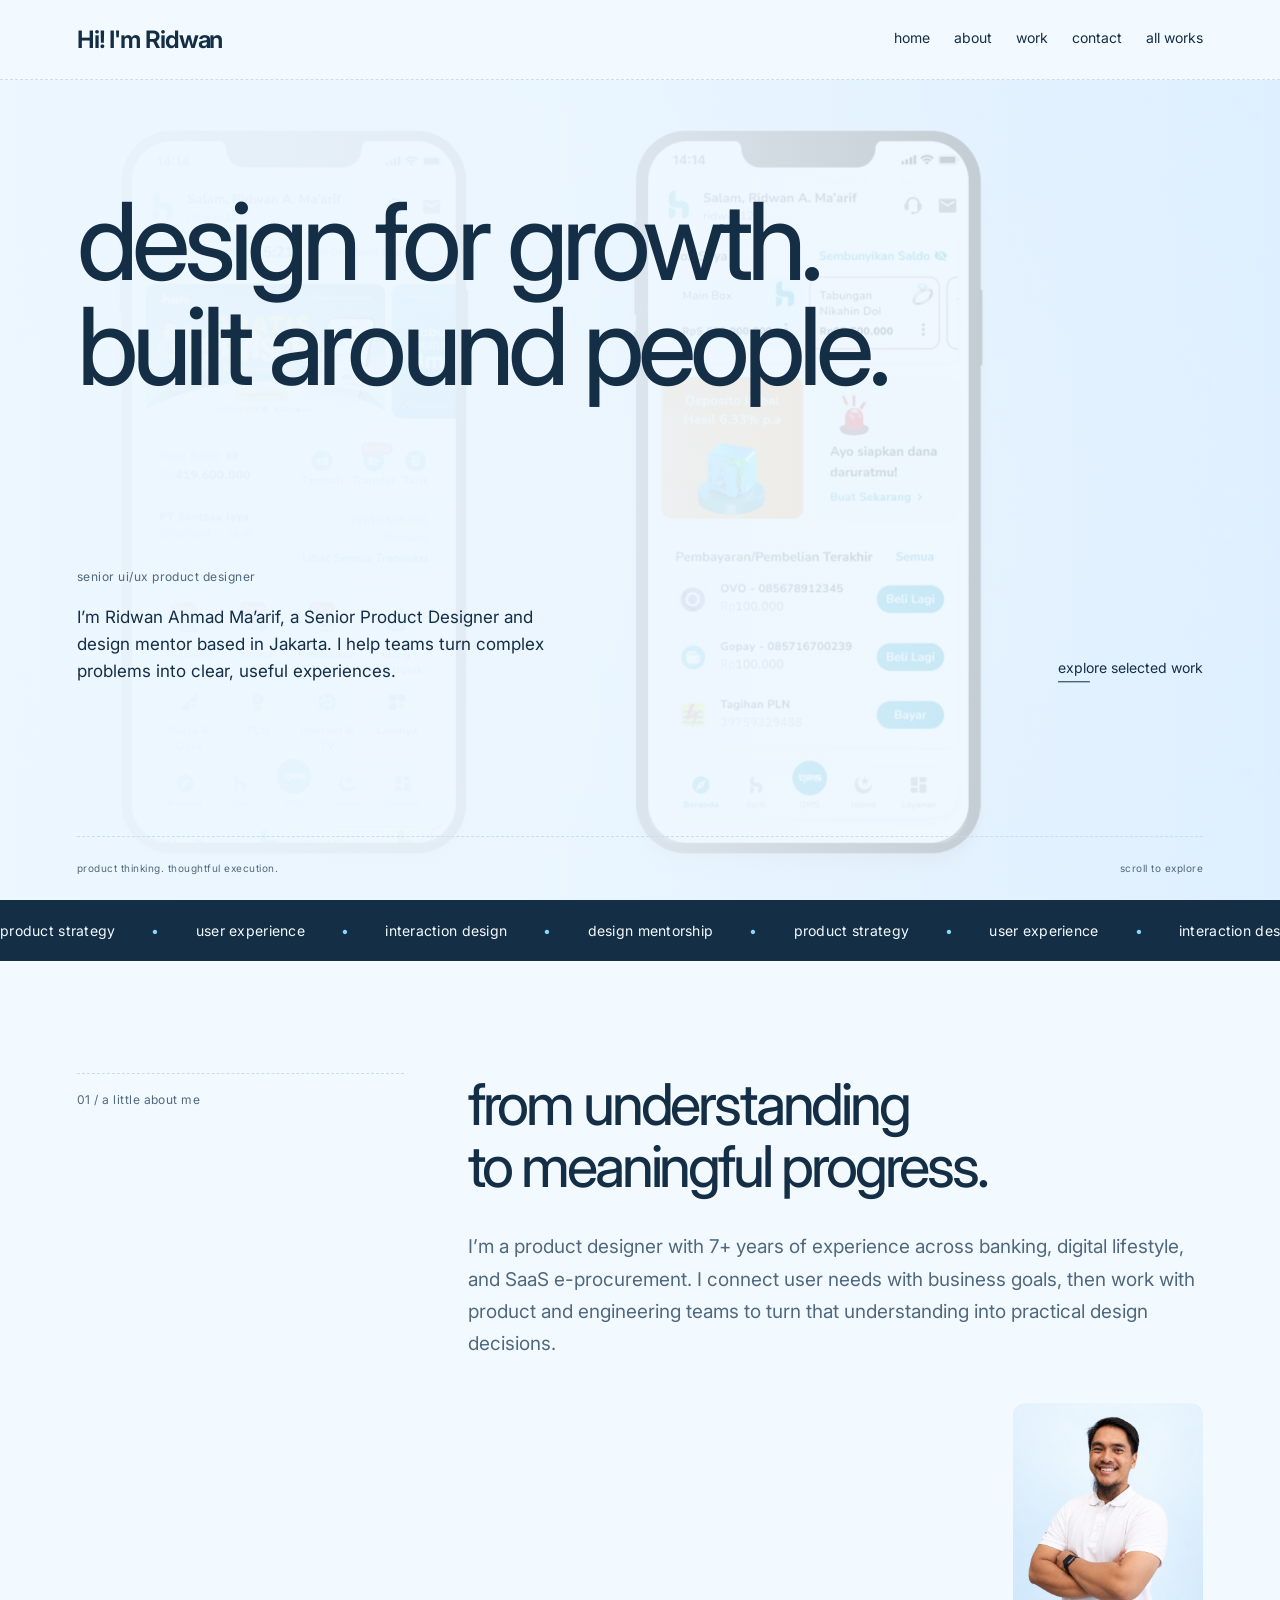
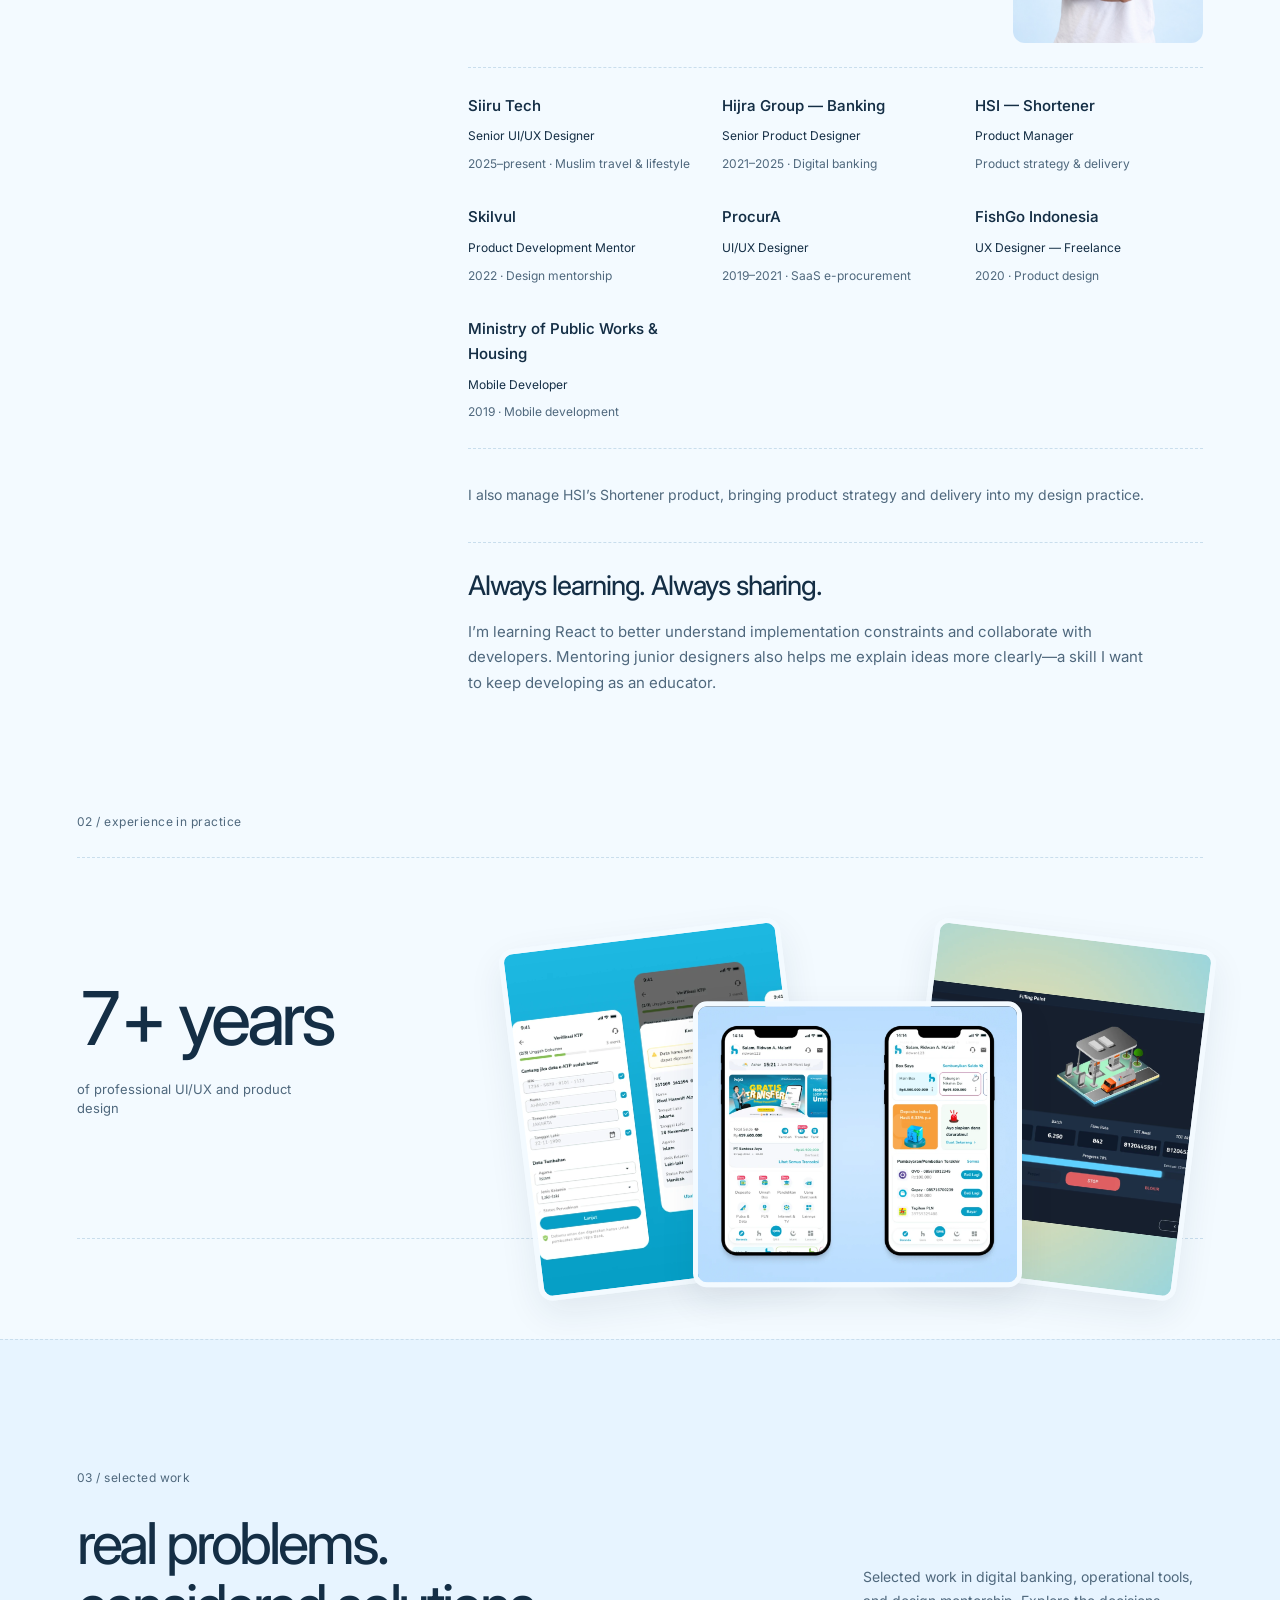
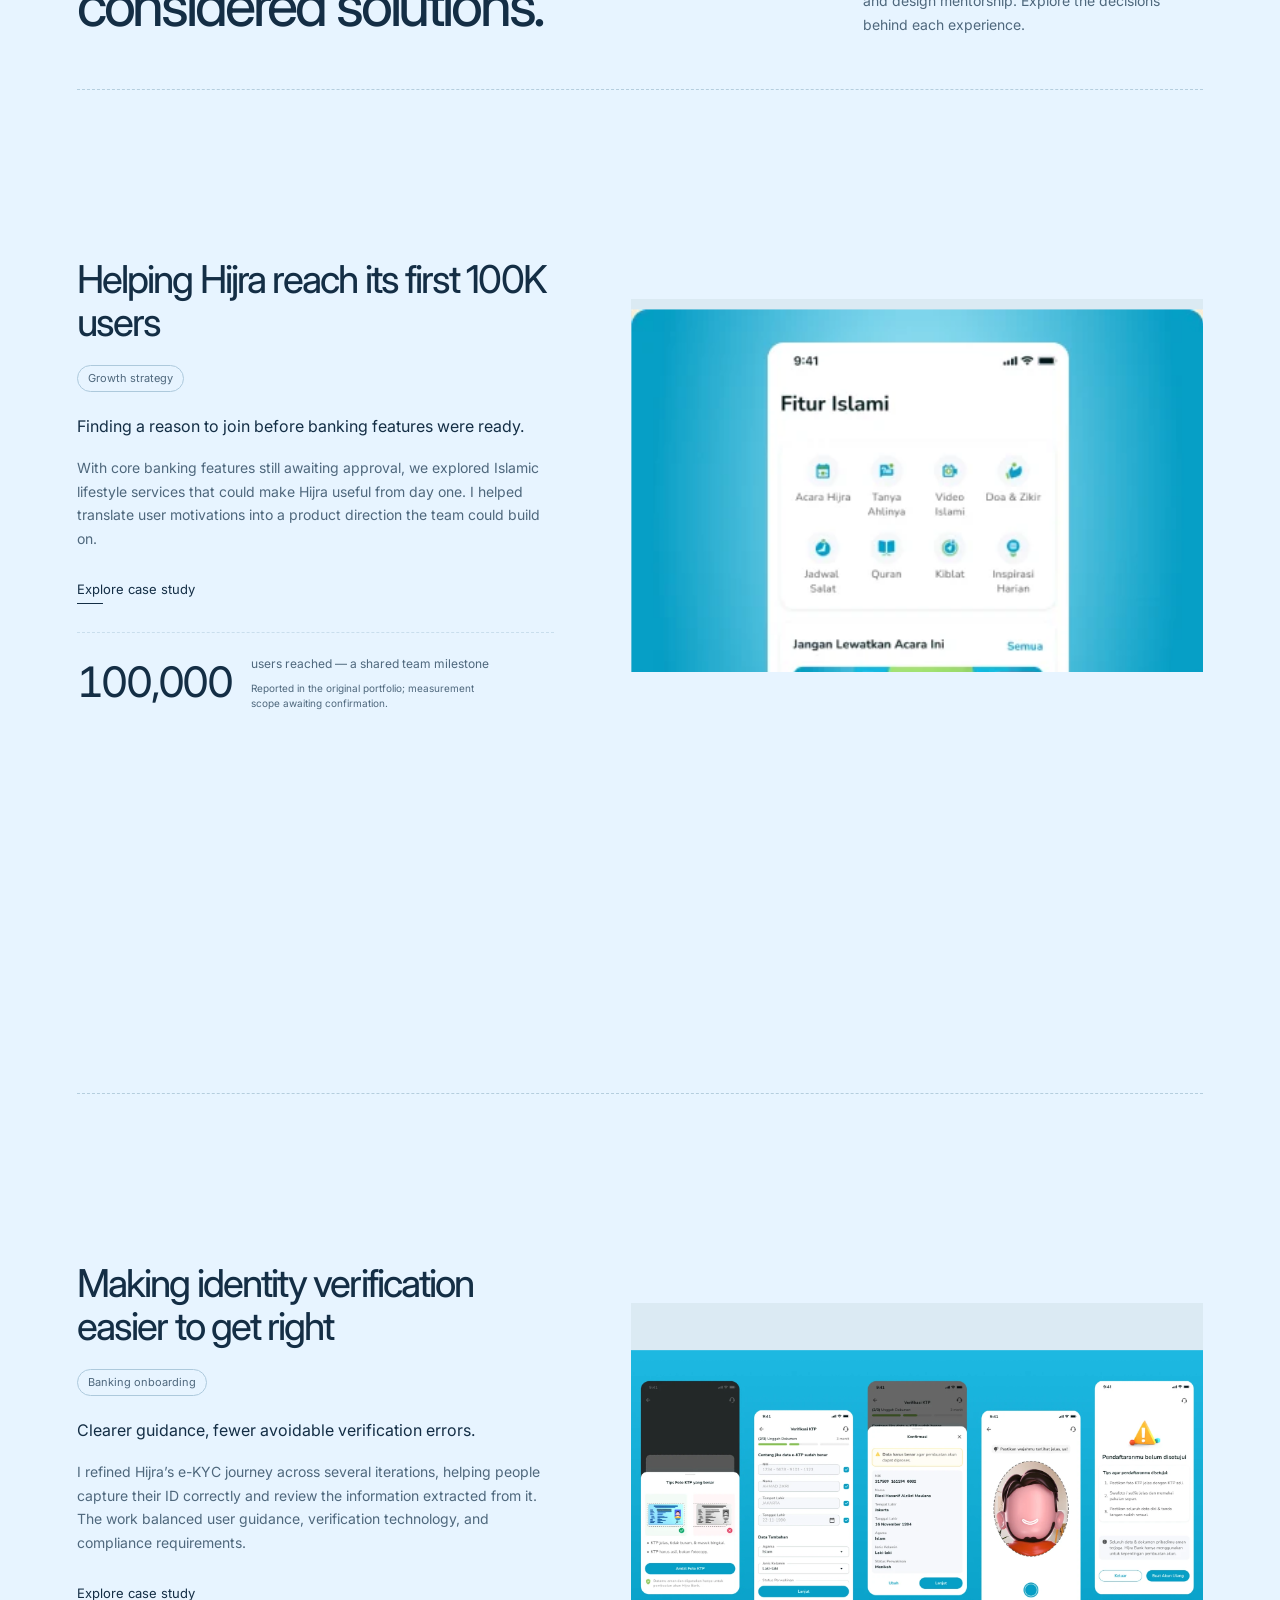
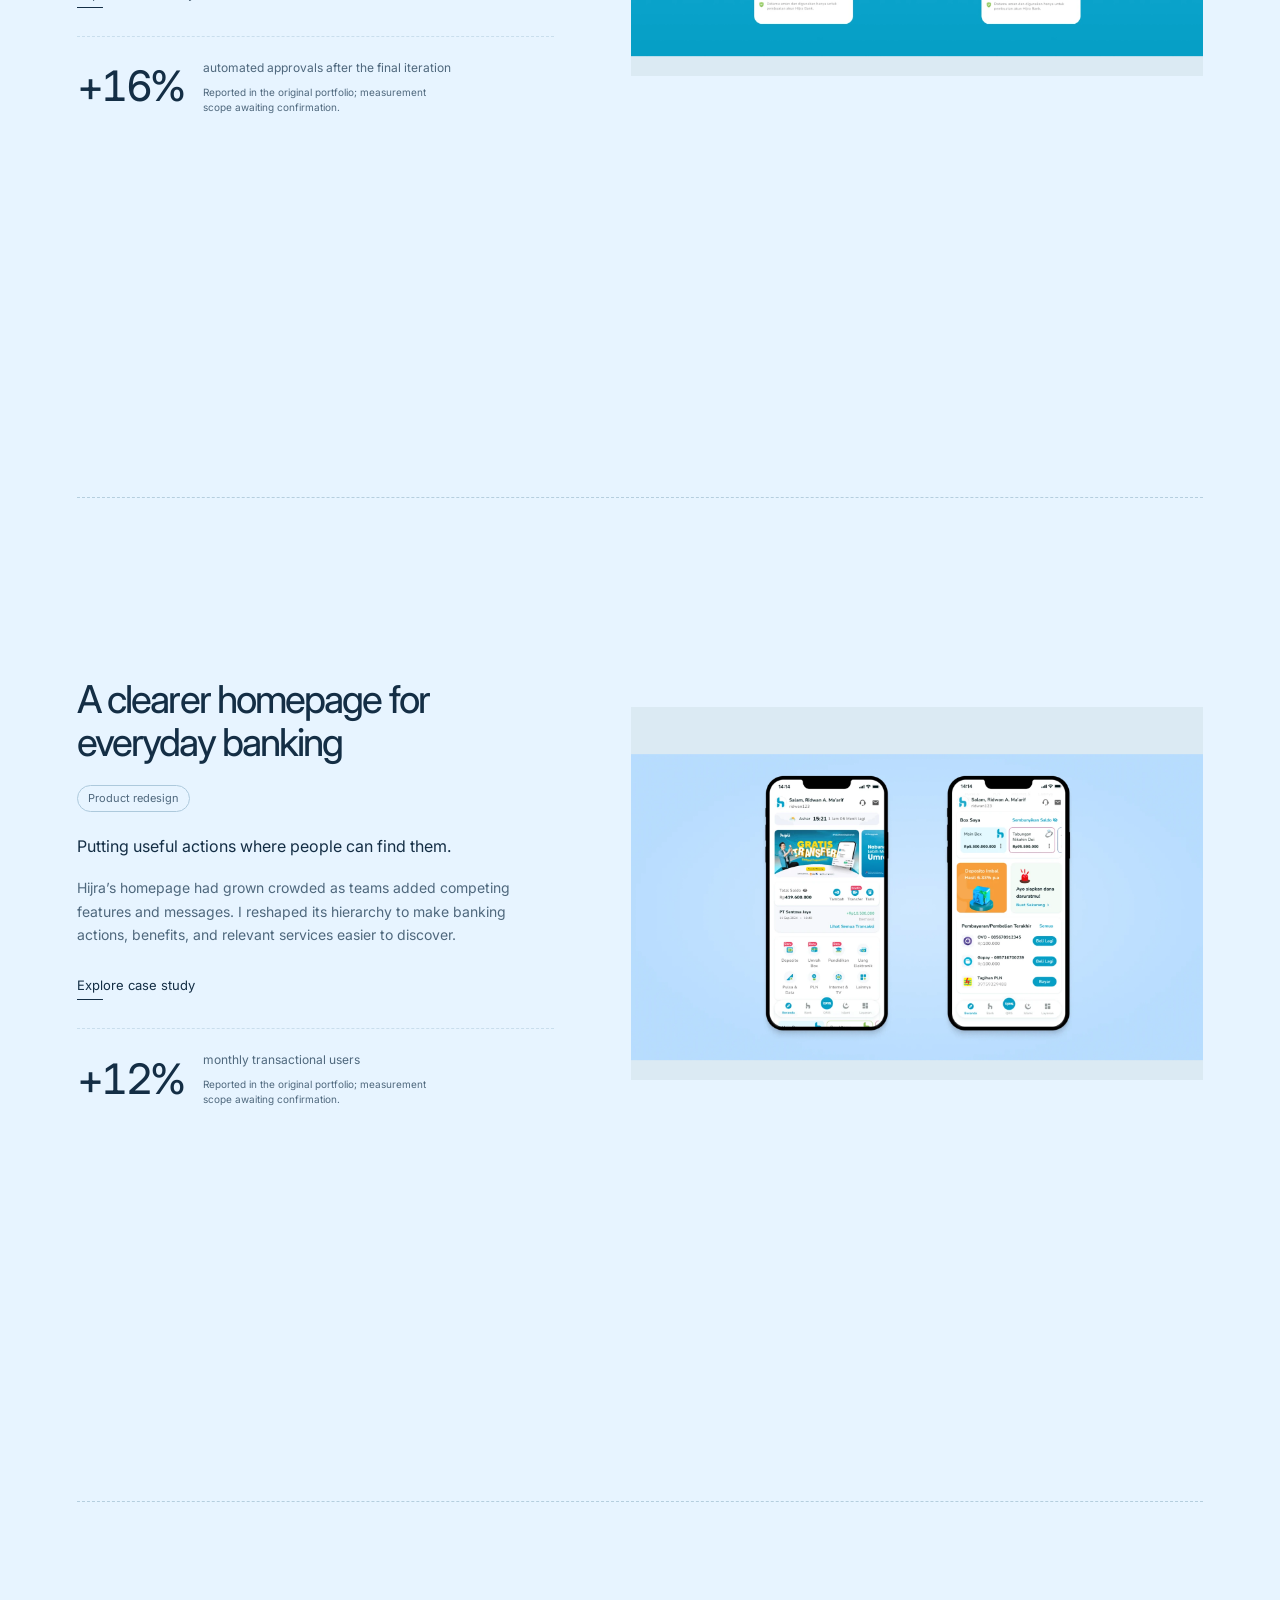
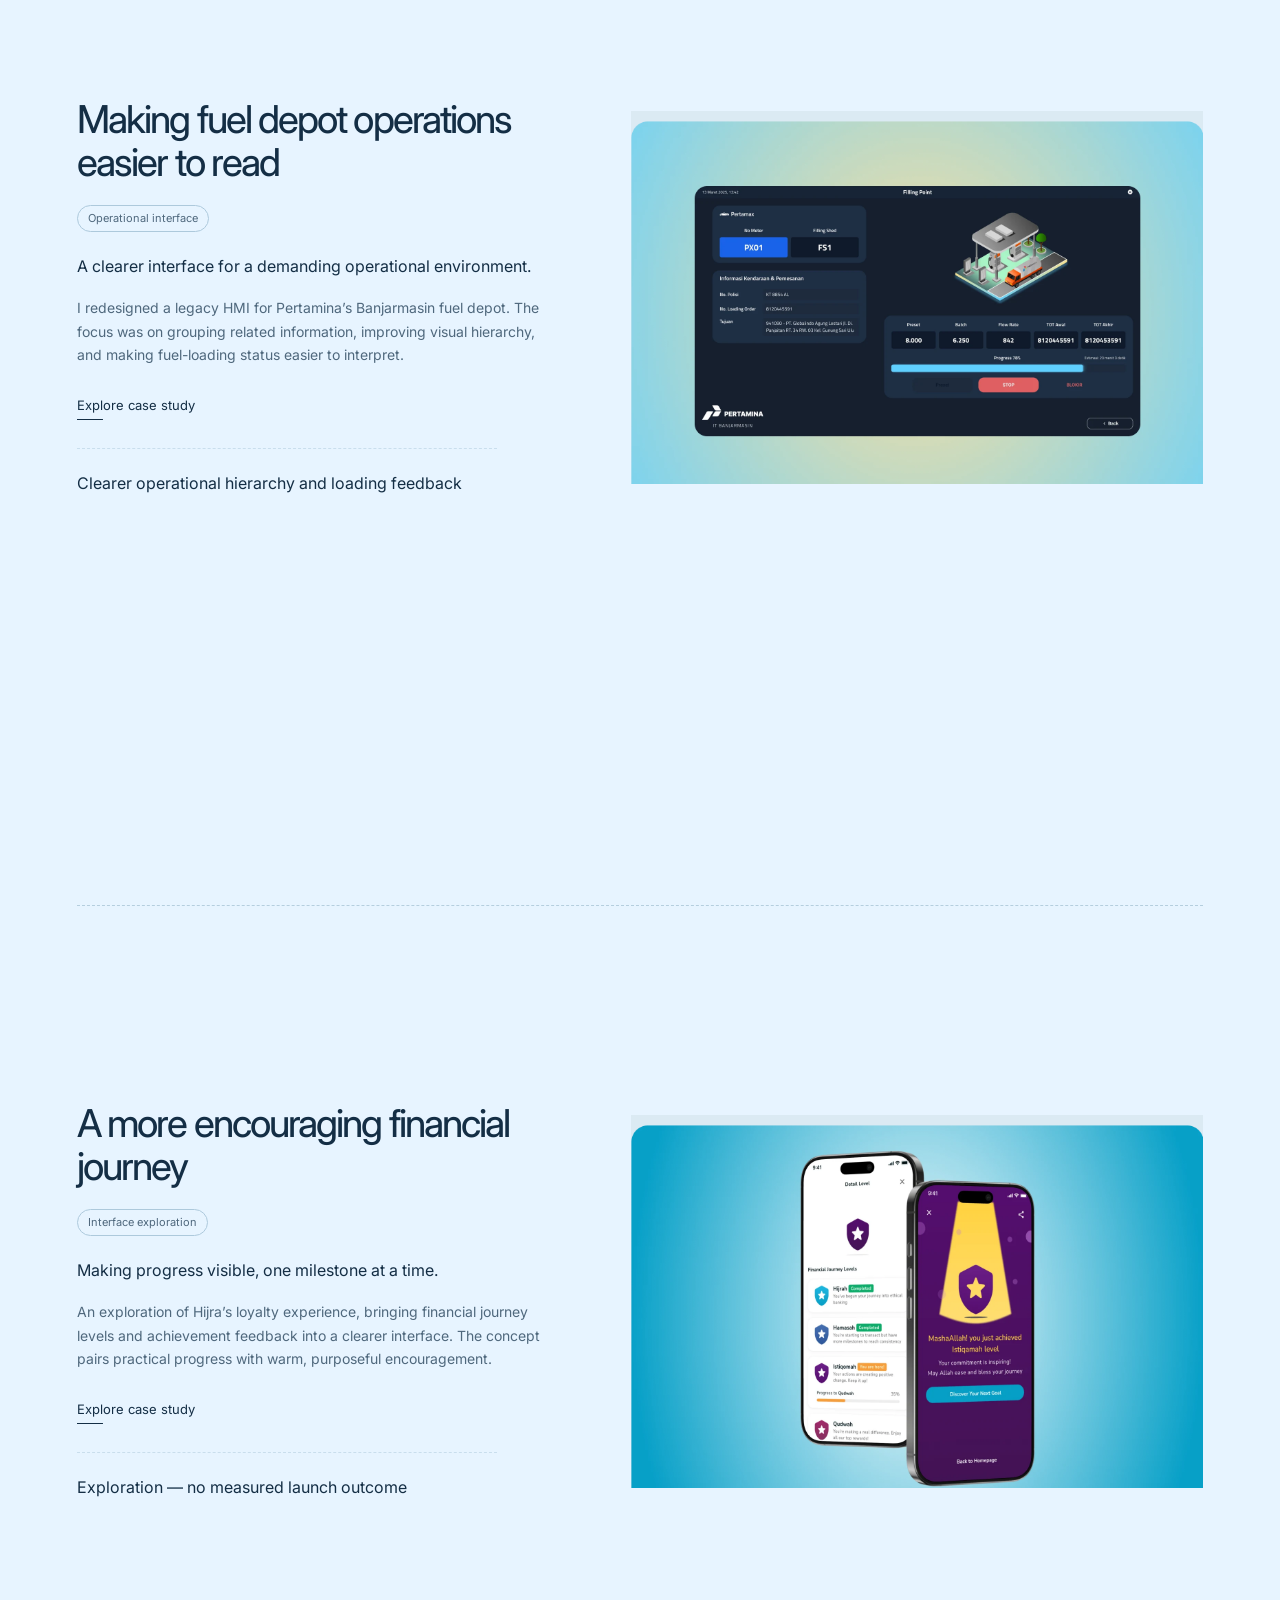
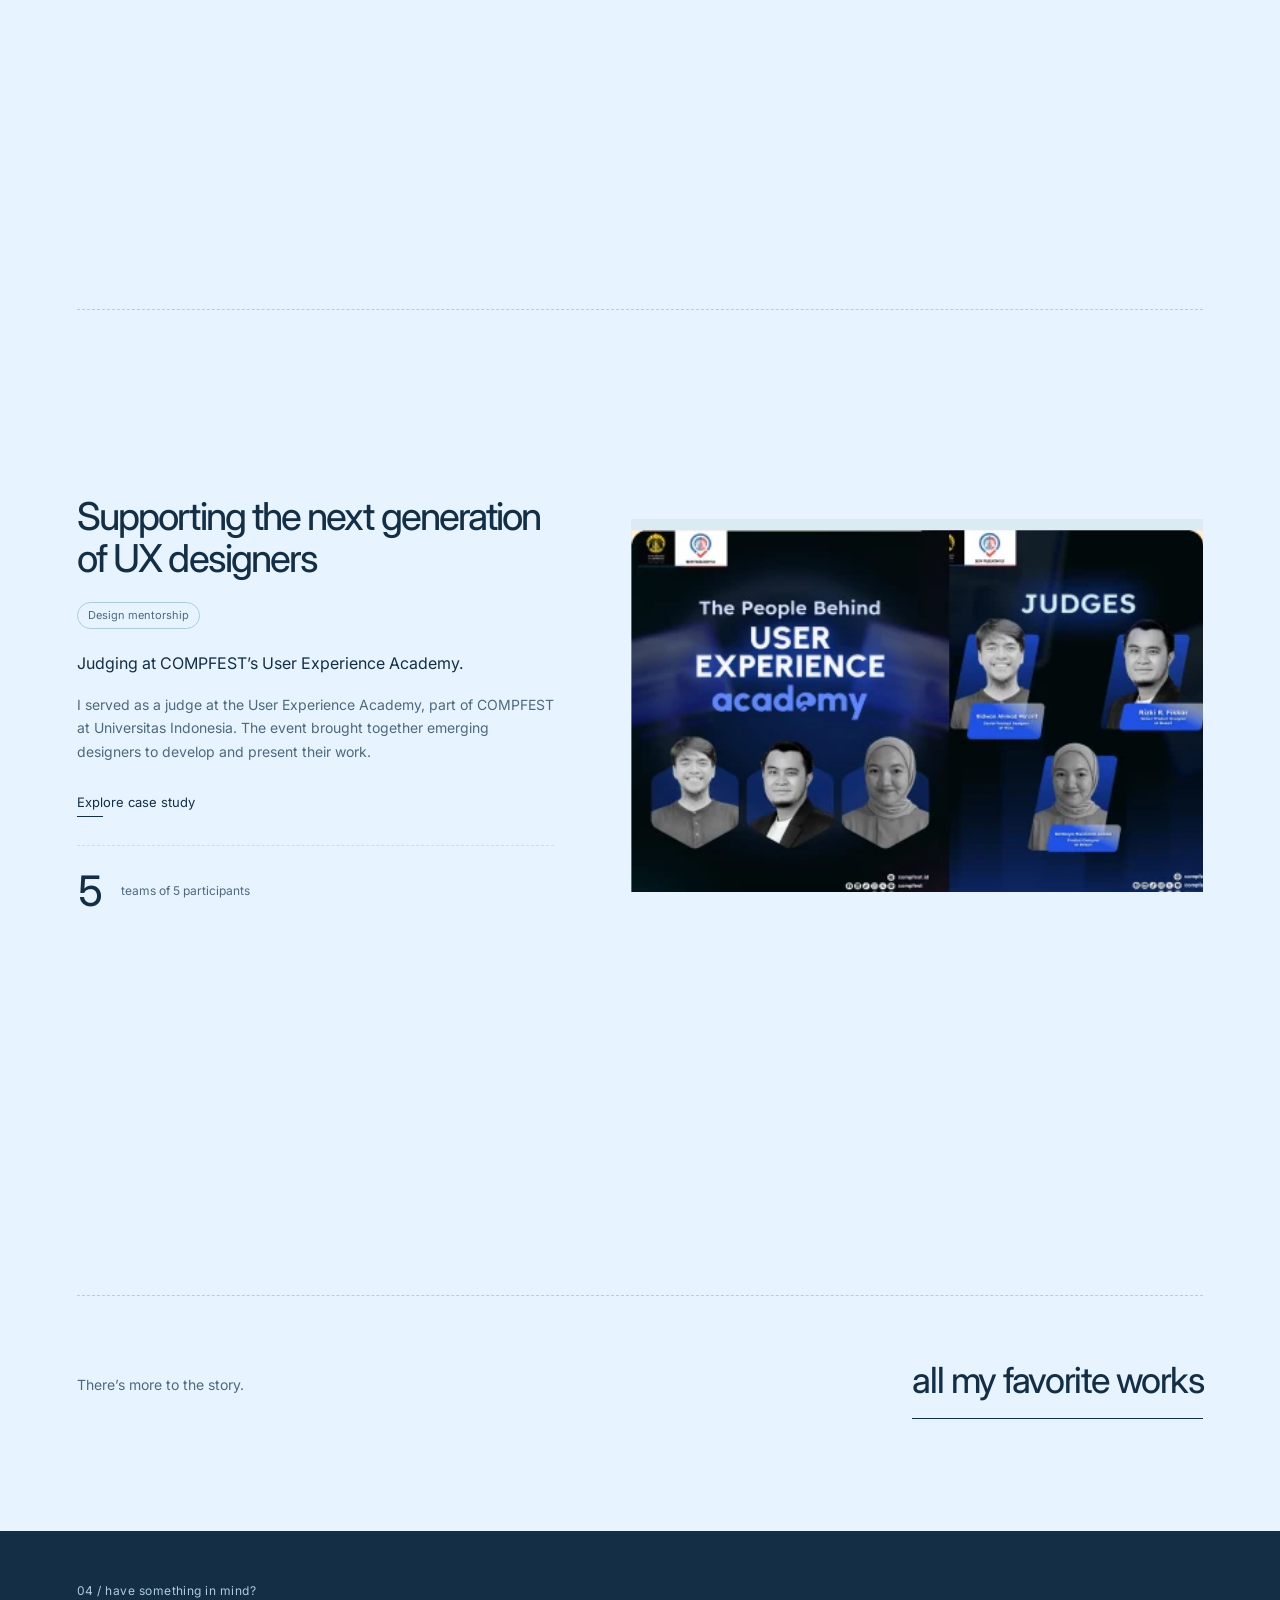
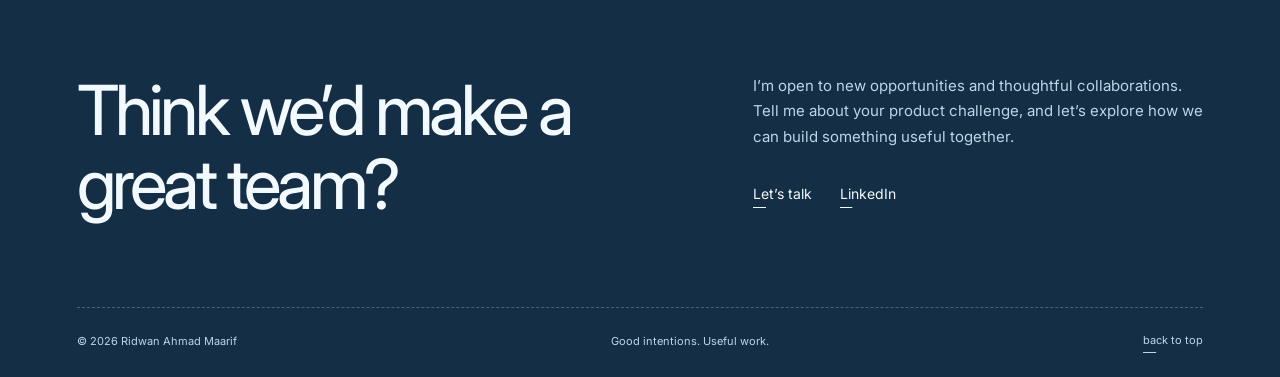
==== index.html @ 3571ce01 "Publish Ridwan product design portfolio with editable CMS" ====
<!doctype html><html lang="en"><head><meta charset="utf-8"><meta name="viewport" content="width=device-width, initial-scale=1"><meta name="description" content="Portfolio Ridwan Ahmad Maarif, Senior UI/UX Product Designer. Meaningful digital experiences across fintech, lifestyle, and SaaS."><title>Ridwan Ahmad Maarif — Product Designer</title><link rel="icon" href="assets/img/favicon.svg" type="image/svg+xml"><link rel="preconnect" href="https://fonts.googleapis.com"><link rel="preconnect" href="https://fonts.gstatic.com" crossorigin><link href="https://fonts.googleapis.com/css2?family=Inter:wght@400;450;500;550;600;650;700;750&display=swap" rel="stylesheet"><link rel="stylesheet" href="assets/css/style.css"><script type="module" src="assets/js/main.js"></script><script type="module" src="assets/js/motion.js"></script></head><body id="top" data-page="home"><a class="skip-link" href="#main" data-copy="ui.skip"></a><header class="site-header"><a class="wordmark" href="index.html" data-copy="brand.name"></a><nav aria-label="Main navigation" id="site-nav"></nav></header><main id="main"><section class="hero" id="hero"></section><section class="marquee" id="marquee"></section><section id="about" class="about section"></section><section id="stats" class="stats section"></section><section id="work" class="section work"><div class="section-heading" id="work-heading"></div><div id="project-grid" class="project-grid" aria-live="polite"></div><a class="all-works" id="all-works"></a></section></main><footer id="contact"></footer><dialog id="project-dialog" aria-labelledby="modal-title"><button class="modal-close" aria-label="Close project details">×</button><div id="modal-content"></div></dialog><noscript><p class="noscript">Enable JavaScript to view this portfolio.</p></noscript></body></html>
---- assets/css/style.css ----
:root{--paper:#f3faff;--ink:#142e45;--muted:#4f687d;--line:#c9deed;--accent:#89d6ff;--ease:cubic-bezier(.16,1,.3,1);--motion-duration:800ms;--hover-duration:300ms;--image-hover-duration:600ms;--motion-distance:32px;--motion-stagger:70;--hero-parallax-max:60;--parallax-distance:28;--count-duration:900;--marquee-duration:36s;--media-duration:40s;--space:clamp(22px,6vw,96px)}
*{box-sizing:border-box}html{scroll-behavior:smooth;scroll-padding-top:90px}body{margin:0;background:var(--paper);color:var(--ink);font:16px/1.65 Inter,Arial,sans-serif;-webkit-font-smoothing:antialiased}::selection{background:var(--accent);color:var(--ink)}h1,h2,h3,p{margin:0}h1,h2,h3{font-weight:450;line-height:1.08;letter-spacing:-.055em}p{line-height:1.7}a{color:inherit;text-decoration:none}button,input,textarea,select{font:inherit;color:inherit}button{cursor:pointer}button:disabled{opacity:.4;cursor:not-allowed}a,button{-webkit-tap-highlight-color:transparent}:is(a,button,input,textarea,select):focus-visible{outline:2px solid var(--ink);outline-offset:5px}img{max-width:100%}[hidden]{display:none!important}.site-header{height:80px;display:flex;align-items:center;justify-content:space-between;padding:0 var(--space);border-bottom:1px dashed var(--line);background:#f3faffee;backdrop-filter:blur(12px);position:sticky;top:0;z-index:30}.wordmark{font-weight:650;font-size:29px;letter-spacing:-1.6px;line-height:1}.site-header nav{display:flex;gap:24px;font-size:12px}.nav-number{font-size:10px;color:var(--muted);margin-right:6px;font-variant-numeric:tabular-nums}.text-link{display:inline-block;position:relative;cursor:pointer;border:0;background:transparent;padding:0 0 4px;font-size:14px;line-height:1.5}.text-link:after{content:"";height:1px;width:100%;position:absolute;left:0;bottom:0;background:currentColor;transform:scaleX(.22);transform-origin:left;transition:transform var(--hover-duration) var(--ease)}.text-link:hover:after,.text-link:focus-visible:after{transform:scaleX(1)}.site-header .text-link:after{transform:scaleX(0)}.site-header .text-link:hover:after{transform:scaleX(1)}.eyebrow,.role{font-size:12px;letter-spacing:.04em;text-transform:lowercase;color:var(--muted)}.hero{min-height:calc(100svh - 80px);padding:44px var(--space) 0;position:relative;isolation:isolate;overflow:hidden;display:flex;flex-direction:column;justify-content:space-between;background:var(--paper)}.hero-media{position:absolute;inset:0;z-index:-1;width:100%;height:100%;object-fit:cover;opacity:.18;transform:scale(1.07);animation:media-drift var(--media-duration) ease-in-out infinite alternate;pointer-events:none}.hero-top{display:flex;justify-content:space-between;gap:24px}.availability{font-size:12px;color:var(--muted)}.hero-title{font-size:clamp(56px,8.4vw,136px);max-width:1250px;white-space:pre-line;margin:70px 0 60px;line-height:.98;overflow-wrap:break-word}.hero-bottom{display:flex;justify-content:space-between;align-items:end;gap:36px;max-width:1200px}.hero-bottom p{max-width:490px;margin-top:16px;font-size:17px;line-height:1.6}.round-link{font-size:14px;white-space:nowrap;margin-bottom:4px}.hero-note{display:flex;justify-content:space-between;gap:28px;border-top:1px dashed var(--line);padding:23px 0;font-size:10px;color:var(--muted);margin-top:64px;text-transform:lowercase;letter-spacing:.05em}.marquee{overflow:hidden;background:var(--ink);color:var(--paper);border-block:1px solid var(--ink)}.marquee-track{display:flex;width:max-content;animation:marquee var(--marquee-duration) linear infinite}.marquee-group{display:flex;align-items:center;gap:36px;white-space:nowrap;padding:18px 36px 18px 0}.marquee-group span{font-size:14px;text-transform:lowercase;letter-spacing:.02em}.marquee-separator{color:var(--accent)}.marquee:hover .marquee-track,.marquee:focus-within .marquee-track{animation-play-state:paused}.section{padding:112px var(--space)}.about{display:grid;grid-template-columns:1fr 2.25fr;gap:64px}.section-label .eyebrow{display:block;border-top:1px dashed var(--line);padding-top:16px}.about h2,.section-heading h2{font-size:clamp(38px,4.5vw,70px);white-space:pre-line}.about-content>p{font-size:19px;max-width:780px;margin:34px 0;color:var(--muted);white-space:pre-line}.about-image{width:100%;max-height:500px;object-fit:cover;margin:0 0 32px}.experience{display:grid;grid-template-columns:repeat(3,1fr);gap:26px;border-block:1px dashed var(--line);padding:26px 0}.experience>div{display:flex;flex-direction:column;gap:8px;font-size:12px}.experience-company{font-size:15px;font-weight:550}.experience small{color:var(--muted);font-size:12px;line-height:1.6}.about-content>.about-summary-copy{font-size:14px;margin-bottom:0}.stats{padding-top:0;padding-bottom:100px}.stats-grid{display:grid;grid-template-columns:repeat(auto-fit,minmax(200px,1fr));margin-top:24px;border-block:1px dashed var(--line)}.card-impact{display:flex;align-items:center;gap:20px;padding-top:22px;border-top:1px dashed var(--line);margin-top:28px}.impact-number{font-size:42px;font-weight:450;letter-spacing:-.065em;line-height:1.1;font-variant-numeric:tabular-nums;white-space:nowrap}.impact-caption{font-size:12px;color:var(--muted);line-height:1.5;max-width:250px}.dummy{display:block;margin-top:7px;font-size:10px;letter-spacing:.025em}.stats-grid>.card-impact{flex-direction:column;align-items:start;border-top:0;border-left:1px dashed var(--line);padding:40px;margin:0}.stats-grid>.card-impact:first-child{border-left:0}.stats-grid .impact-number{font-size:clamp(52px,5.8vw,88px)}.stats-grid .impact-caption{font-size:13px}.work{padding-top:100px;background:#e7f4ff;border-top:1px dashed var(--line)}.section-heading{display:flex;justify-content:space-between;align-items:end;gap:50px;margin-bottom:80px}.section-heading .eyebrow{display:block;margin-bottom:24px}.section-heading>p{font-size:14px;color:var(--muted);max-width:340px;white-space:pre-line}.section-heading h1{font-size:clamp(60px,8vw,116px);white-space:pre-line}.project-grid{display:flex;flex-direction:column;gap:0}.project-card{display:grid;grid-template-columns:1fr 1.2fr;gap:clamp(30px,6vw,100px);padding:60px 0;border-top:1px dashed #b5cede}.project-copy{padding-top:2px}.project-meta{display:grid;grid-template-columns:34px 1fr;gap:14px;align-items:start}.project-number{font-size:12px;margin-top:9px;color:var(--muted);font-variant-numeric:tabular-nums}.project-meta h3{font-size:clamp(27px,3vw,45px);letter-spacing:-.05em;line-height:1.1}.project-tags{display:flex;flex-wrap:wrap;gap:7px;margin:22px 0}.badge{border:1px solid #adc9dc;font-size:11px;line-height:1.4;padding:5px 10px;border-radius:20px;display:inline-block;color:var(--muted)}.project-summary{font-size:16px;line-height:1.6}.project-description{font-size:14px;color:var(--muted);margin:16px 0 24px;max-width:480px}.project-open{font-size:13px}.project-image{display:block;border:0;background:#dbeaf3;padding:0;aspect-ratio:1000/650;overflow:hidden;text-align:left;width:100%;align-self:start;margin-top:4px;cursor:pointer}.project-image img,.project-image video{width:100%;height:100%;object-fit:cover;display:block;transform:scale(1.06);transition:transform var(--image-hover-duration) var(--ease)}.project-image:hover img{transform:scale(1.1)}.all-works{padding:55px 0 0;border-top:1px dashed #b5cede;display:flex;justify-content:space-between;align-items:center;gap:25px}.all-works>span{font-size:14px;color:var(--muted)}.all-works strong{font-size:clamp(22px,3vw,36px);font-weight:450;letter-spacing:-.04em;border-bottom:1px solid var(--ink);padding-bottom:8px;transition:opacity var(--hover-duration)}.all-works:hover strong{opacity:.6}footer{padding:50px var(--space) 0;color:var(--paper);background:var(--ink)}.footer-top{display:flex;justify-content:space-between;gap:25px}.footer-top .eyebrow{color:#aecce1}.footer-main{display:grid;grid-template-columns:1.2fr 1fr;gap:12%;padding:72px 0 85px}.footer-main h2{font-size:clamp(40px,5.4vw,80px);letter-spacing:-.055em}.footer-main p{font-size:15px;color:#bed5e7;white-space:pre-line}.contact-links{display:flex;gap:28px;flex-wrap:wrap;margin-top:34px}.contact-placeholder{font-size:12px;color:#bed5e7}.footer-bottom{display:flex;justify-content:space-between;gap:25px;padding:24px 0;border-top:1px dashed #476379;color:#bed5e7;font-size:11px}.footer-bottom .text-link{font-size:11px}.skip-link{position:fixed;top:-100px;left:15px;padding:12px;background:var(--accent);z-index:100}.skip-link:focus{top:12px}.preview-banner{background:var(--accent);text-align:center;font-size:12px;padding:10px}.noscript,.error-state{padding:50px var(--space)}.error-state .btn{display:block;margin-top:20px}dialog{width:min(940px,calc(100% - 28px));max-height:90dvh;background:var(--paper);color:var(--ink);padding:0;border:1px solid var(--line);overscroll-behavior:contain}dialog::backdrop{background:#142e4599;backdrop-filter:blur(5px)}.modal-close{position:sticky;float:right;top:16px;z-index:3;margin:16px 16px -60px 0;background:var(--paper);border:1px solid var(--line);font-size:28px;width:44px;height:44px;line-height:1}.modal-image{width:100%;max-height:500px;object-fit:cover;display:block}.modal-body{padding:40px}.modal-body h2{font-size:40px;margin:20px 0}.modal-body h3{font-size:27px;margin-top:32px}.modal-subtitle{font-size:20px;color:var(--muted)}.modal-description{white-space:pre-line;margin:24px 0}.project-role{margin-top:15px;font-size:13px;color:var(--muted)}.gallery-image{width:100%;margin:24px 0;display:block}.modal-body .text-link{display:inline-block;margin:20px 28px 0 0}.motion-reveal{opacity:0;transform:translateY(var(--motion-distance));transition:opacity var(--motion-duration) var(--ease),transform var(--motion-duration) var(--ease);transition-delay:var(--reveal-delay,0ms)}.motion-visible{opacity:1;transform:none}.cms-body{background:var(--paper)}.cms-wrap{max-width:1200px;margin:auto;padding:50px var(--space)}.cms-top{display:flex;justify-content:space-between;align-items:center;gap:22px}.cms-top h1{font-size:46px;margin-top:12px}.cms-note{font-size:14px;color:var(--muted);margin:20px 0}.status{font-size:14px;color:var(--ink);min-height:25px;white-space:pre-line}.cms-toolbar,.editor-tabs{display:flex;gap:10px;flex-wrap:wrap;margin:25px 0}.btn{display:inline-block;border:1px solid var(--ink);background:var(--ink);color:var(--paper);padding:11px 18px;font-size:13px;border-radius:2px;line-height:1.5}.btn.secondary{background:transparent;color:var(--ink);border-color:#aac7dc}.btn:hover{opacity:.8}.editor-tabs .btn{font-size:12px;padding:8px 12px}.editor-tabs [aria-current=page]{background:var(--ink);color:var(--paper)}.cms-panel{border:1px solid var(--line);padding:30px;margin:24px 0;background:#ffffff66}.cms-panel h2{font-size:28px;margin-bottom:24px}.cms-panel label,.cms-editor label{font-size:14px;display:block;margin-bottom:18px}input,textarea,select{display:block;width:100%;border:1px solid #adc9dc;background:#fff;padding:11px;border-radius:2px;margin-top:7px;font-size:15px}textarea{resize:vertical;min-height:100px}input:focus,textarea:focus{border-color:var(--ink)}.check-input{display:inline-block;width:18px;margin-left:12px;vertical-align:middle}.form-grid{display:grid;grid-template-columns:1fr 1fr;gap:0 22px}.cms-actions{display:flex;gap:10px;flex-wrap:wrap;margin-top:20px}.editor-list{border:1px solid var(--line);padding:22px;margin:22px 0}.editor-list legend{font-size:14px;font-weight:550}.editor-item{border-bottom:1px dashed var(--line);padding:18px 0;margin-bottom:18px}.editor-item .cms-top{margin-bottom:18px}.media-field{border:1px solid var(--line);padding:20px;margin:15px 0 25px}.media-preview{display:block;max-width:100%;max-height:220px;object-fit:contain;margin-bottom:20px}.file-button{position:relative;overflow:hidden;cursor:pointer;margin:0!important}.file-button input{position:absolute;inset:0;opacity:0;width:100%;height:100%;cursor:pointer;margin:0;padding:0}.file-button:focus-within{outline:2px solid var(--ink);outline-offset:4px}.cms-project{display:flex;gap:10px;align-items:center;flex-wrap:wrap;border-top:1px dashed var(--line);padding:18px 0}.project-edit{border:0;background:transparent;text-align:left;flex:1;min-width:210px;font-size:15px;padding:8px 0}.project-edit small{display:block;color:var(--muted);font-size:12px;margin-top:6px}.delete{border:0;background:transparent;color:#934036;padding:8px;font-size:13px}.cms-editor{padding:30px;max-height:82dvh;overflow:auto}.cms-editor h2{font-size:32px;margin-bottom:30px}
@keyframes marquee{to{transform:translateX(-50%)}}@keyframes media-drift{from{transform:scale(1.07) translate3d(-1%,0,0)}to{transform:scale(1.1) translate3d(1%,1%,0)}}
@media(min-width:1600px){:root{--space:max(6vw,calc((100vw - 1440px)/2))}}@media(max-width:900px){.site-header nav{gap:16px}.nav-number{display:none}.project-card{gap:35px}.experience{grid-template-columns:1fr}.experience>div{display:grid;grid-template-columns:1fr 1fr;gap:7px}.experience small{grid-column:2}.about{gap:35px;grid-template-columns:1fr 2fr}.project-description{font-size:13px}.section-heading{gap:30px}.impact-number{font-size:35px}.footer-main{gap:50px}.cms-top{align-items:start}.cms-top h1{font-size:38px}}@media(max-width:600px){.site-header{height:68px}.wordmark{font-size:24px}.site-header nav{gap:12px;font-size:11px}.site-header nav .text-link{font-size:11px}.site-header nav a:first-child{display:none}.hero{min-height:calc(100svh - 68px);padding-top:30px}.hero-top{flex-direction:column;gap:12px}.hero-title{font-size:clamp(51px,12.4vw,74px);margin:55px 0 45px;letter-spacing:-.06em;line-height:1.01}.hero-bottom{flex-direction:column;align-items:start;gap:30px}.hero-bottom p{font-size:16px;max-width:330px}.hero-note{margin-top:45px;font-size:9px}.hero-note span:last-child{white-space:nowrap}.section{padding-top:75px;padding-bottom:75px}.about{grid-template-columns:1fr;gap:32px}.about-content>p{font-size:16px;margin:25px 0}.about h2,.section-heading h2{font-size:40px}.stats{padding-top:0}.stats-grid>.card-impact{padding:30px 0}.stats-grid .impact-number{font-size:58px}.section-heading{flex-direction:column;align-items:start;gap:25px;margin-bottom:50px}.section-heading h1{font-size:58px}.section-heading>p{font-size:14px}.project-card{grid-template-columns:1fr;gap:30px;padding:40px 0}.project-meta h3{font-size:32px}.project-tags{margin:18px 0}.project-description{font-size:14px}.project-image{order:-1;margin-top:0}.card-impact{margin-top:24px;padding-top:20px}.impact-number{font-size:38px}.all-works{flex-direction:column;align-items:start;padding-top:35px}.all-works strong{font-size:29px}.footer-top{flex-direction:column;gap:10px}.footer-main{grid-template-columns:1fr;gap:35px;padding:45px 0 55px}.footer-main h2{font-size:46px}.footer-bottom{flex-wrap:wrap;font-size:10px}.footer-bottom span:nth-child(2){display:none}.modal-body{padding:24px}.modal-body h2{font-size:32px}.cms-wrap{padding-top:35px}.cms-top{flex-direction:column;gap:14px}.cms-top h1{font-size:36px}.cms-panel{padding:20px}.form-grid{grid-template-columns:1fr}.editor-list{padding:14px}.media-field{padding:15px}.cms-editor{padding:22px}.cms-project .btn{padding:8px 10px}.project-edit{min-width:100%}.marquee-group{gap:24px}.marquee-group span{font-size:12px}}
@media(prefers-reduced-motion:reduce){html{scroll-behavior:auto}.marquee-track,.hero-media{animation:none}.motion-reveal{transform:none;transition:opacity 200ms linear;transition-delay:0ms}.hero-title,.hero-bottom,.section-heading,.project-image img{translate:none!important}.project-image img{transition:none}.text-link:after{transition:none}}
/* Form focus and validation should move directly to the edited field. */
html:has(body.cms-body){scroll-behavior:auto}
/* Annotation revision: media hero, experience collage, native scroll project sequence. */
.wordmark{font-size:24px;letter-spacing:-1.1px;white-space:nowrap}
.hero{padding-top:62px;background:#eaf5ff}
.hero::after{content:"";position:absolute;inset:0;z-index:-1;pointer-events:none;background:linear-gradient(90deg,#edf7fff5 0%,#edf7ffd9 43%,#edf7ff38 100%)}
.hero-media{opacity:.32;object-position:80% center;animation:none;transform:scale(1.06)}
.hero-title{margin:34px 0 62px;max-width:1100px}
.about-image{width:190px;height:240px;object-fit:cover;float:right;margin:8px 0 24px 32px;border-radius:12px;background:#eaf5ff}
.experience{clear:both;row-gap:32px}
.learning{border-top:1px dashed var(--line);padding-top:28px;margin-top:36px}
.learning h3{font-size:27px;letter-spacing:-.04em}
.learning p{font-size:15px;color:var(--muted);max-width:680px;margin-top:18px}
.stats-layout{display:grid;grid-template-columns:.8fr 1.4fr;align-items:center;gap:40px;border-block:1px dashed var(--line);margin-top:24px;padding:40px 0}
.stats-layout .stats-grid{margin:0;border:0}
.stats-layout .card-impact{padding:30px 0;border:0}
.experience-collage{position:relative;height:300px;display:grid;grid-template-columns:repeat(3,1fr);align-items:center;padding:24px 6px}
.experience-mockup{width:125%;max-width:none;aspect-ratio:4/5;object-fit:cover;border-radius:14px;border:5px solid var(--paper);box-shadow:0 14px 36px #142e4515;transform:rotate(var(--tilt));position:relative}
.experience-mockup:first-child{object-position:38% center}
.experience-mockup:nth-child(2){z-index:2;width:145%;aspect-ratio:1.15;justify-self:center;margin-top:70px}
.experience-mockup:last-child{justify-self:end;object-position:65% center}
.experience-collage.stack-ready:not(.is-open) .experience-mockup{transform:translate3d(var(--stack-x,0px),var(--stack-y,0px),0) rotate(var(--stack-angle,0deg)) scale(.9)}
.experience-collage.stack-ready.is-open .experience-mockup{transition:transform 820ms var(--ease);transition-delay:var(--unstack-delay,160ms)}
@media(prefers-reduced-motion:reduce){.experience-collage.stack-ready .experience-mockup{transform:rotate(var(--tilt))!important;transition:none!important}}
.project-meta{display:block}
.impact-note{display:block;margin-top:8px;font-size:10px;line-height:1.5}
.impact-text{max-width:420px;border-top:1px dashed var(--line);padding-top:22px;margin-top:28px;font-size:16px;color:var(--ink)}
.project-image img{object-fit:contain;transform:scale(1.02)}
.project-image:hover img{transform:scale(1.04)}
.modal-image{object-fit:contain;background:#e7f4ff}
body[data-page=works] .project-description{display:none}
body[data-page=works] .project-card{align-items:center}
@media(min-width:901px) and (min-height:701px) and (prefers-reduced-motion:no-preference){
 .scroll-projects{gap:24svh;padding-bottom:22svh;isolation:isolate}
 .scroll-projects>.project-card{position:sticky;top:96px;min-height:calc(100svh - 112px);align-items:center;padding:36px 0;background:#e7f4ff;opacity:1;transform:translateY(calc(var(--project-out,0)*-22px)) scale(calc(1 - var(--project-out,0)*.025));transition:none;transform-origin:50% 25%;will-change:transform}
 .scroll-projects>.project-card .project-copy,.scroll-projects>.project-card .project-image{opacity:calc(1 - var(--project-out,0));will-change:opacity}
 .scroll-projects>.project-card .project-image{align-self:center}
}
@media(max-width:900px){.stats-layout{grid-template-columns:1fr 1.5fr;gap:28px}.experience-collage{height:240px}.wordmark{font-size:22px}}
@media(max-width:600px){.wordmark{font-size:18px;letter-spacing:-.7px}.site-header nav{gap:10px}.site-header nav .text-link{font-size:10px}.hero{padding-top:44px}.hero-title{margin:15px 0 38px}.hero::after{background:linear-gradient(90deg,#edf7ffe8,#edf7ffd1)}.hero-media{object-position:center}.stats-layout{grid-template-columns:1fr;padding:24px 0 36px;gap:0}.stats-layout .card-impact{padding:12px 0 24px}.experience-collage{height:240px;margin:0 5px 0 0}.experience-mockup{border-width:4px}.experience-mockup:nth-child(2){margin-top:48px}.about-image{width:140px;height:180px;margin-left:18px}.learning h3{font-size:24px}.learning p{font-size:14px}}
@media(prefers-reduced-motion:reduce){.scroll-projects>.project-card{position:static;transform:none!important}.experience-mockup{translate:none!important}}
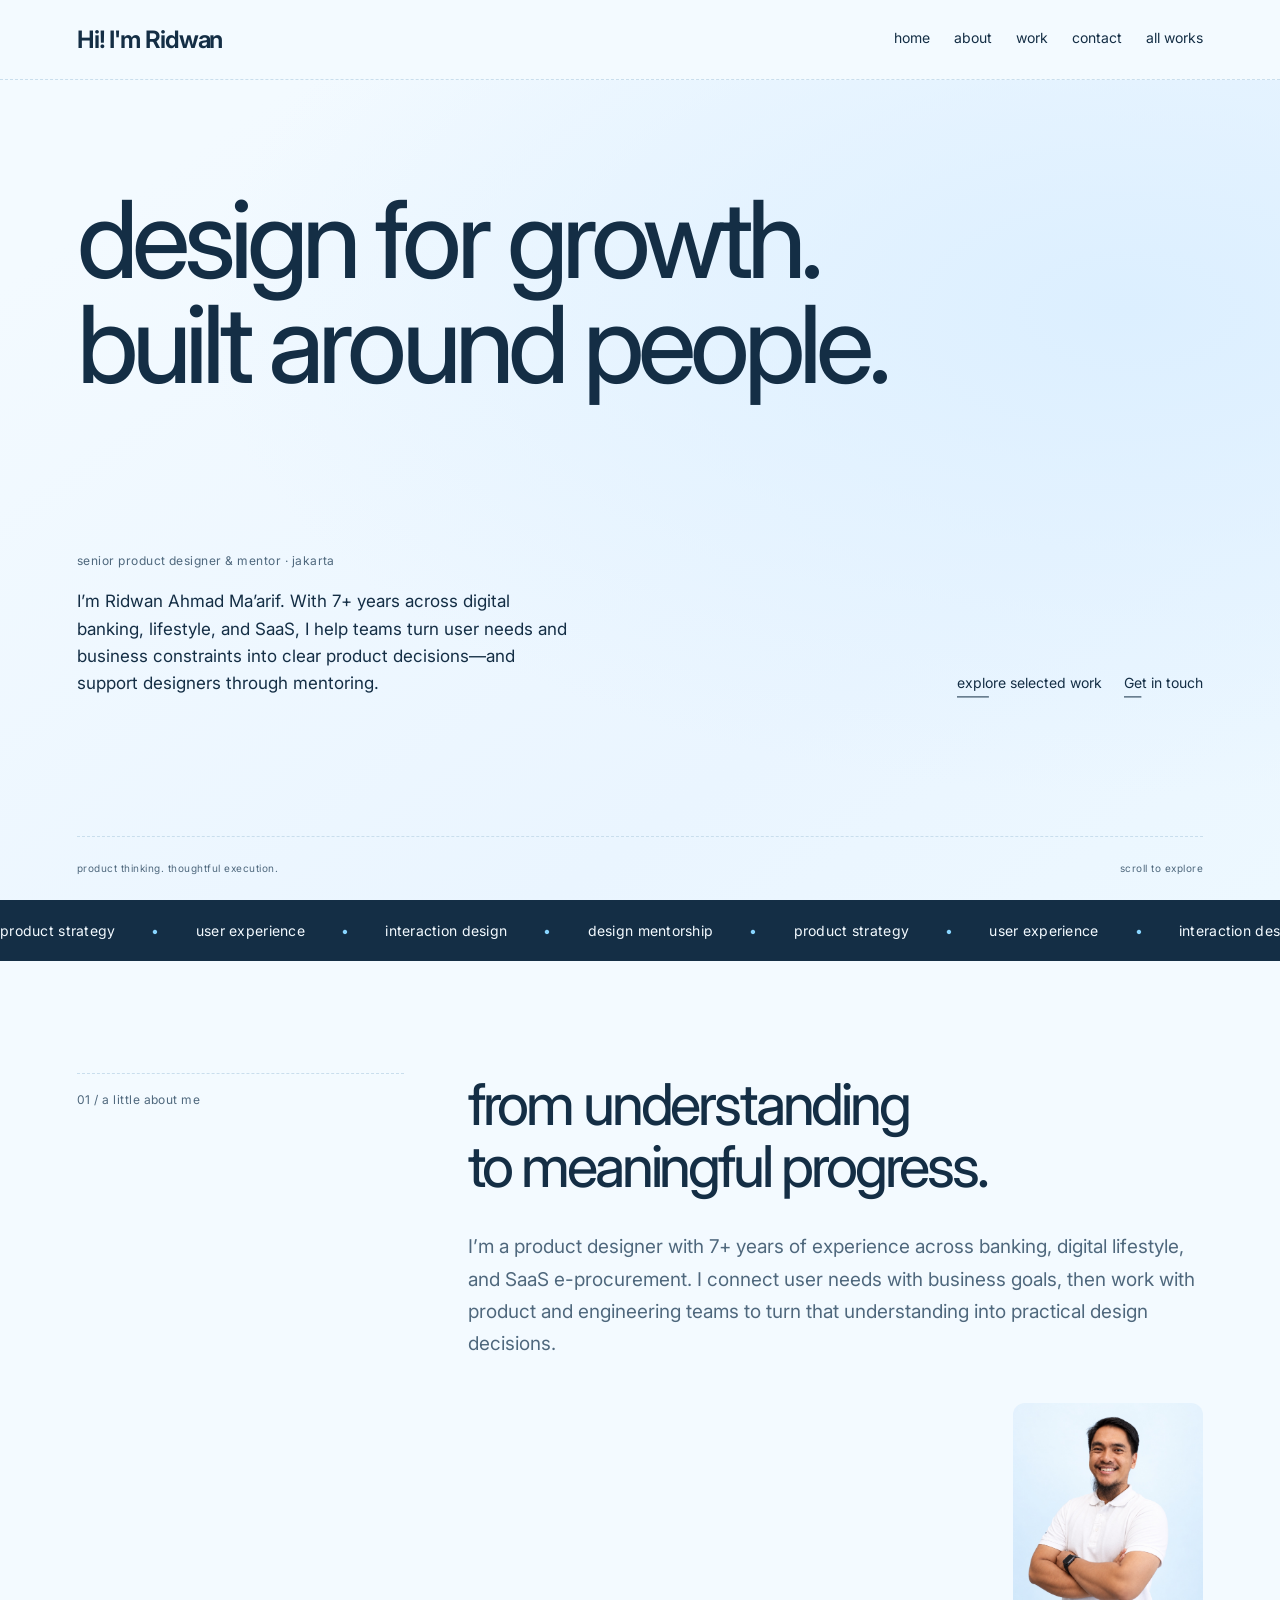
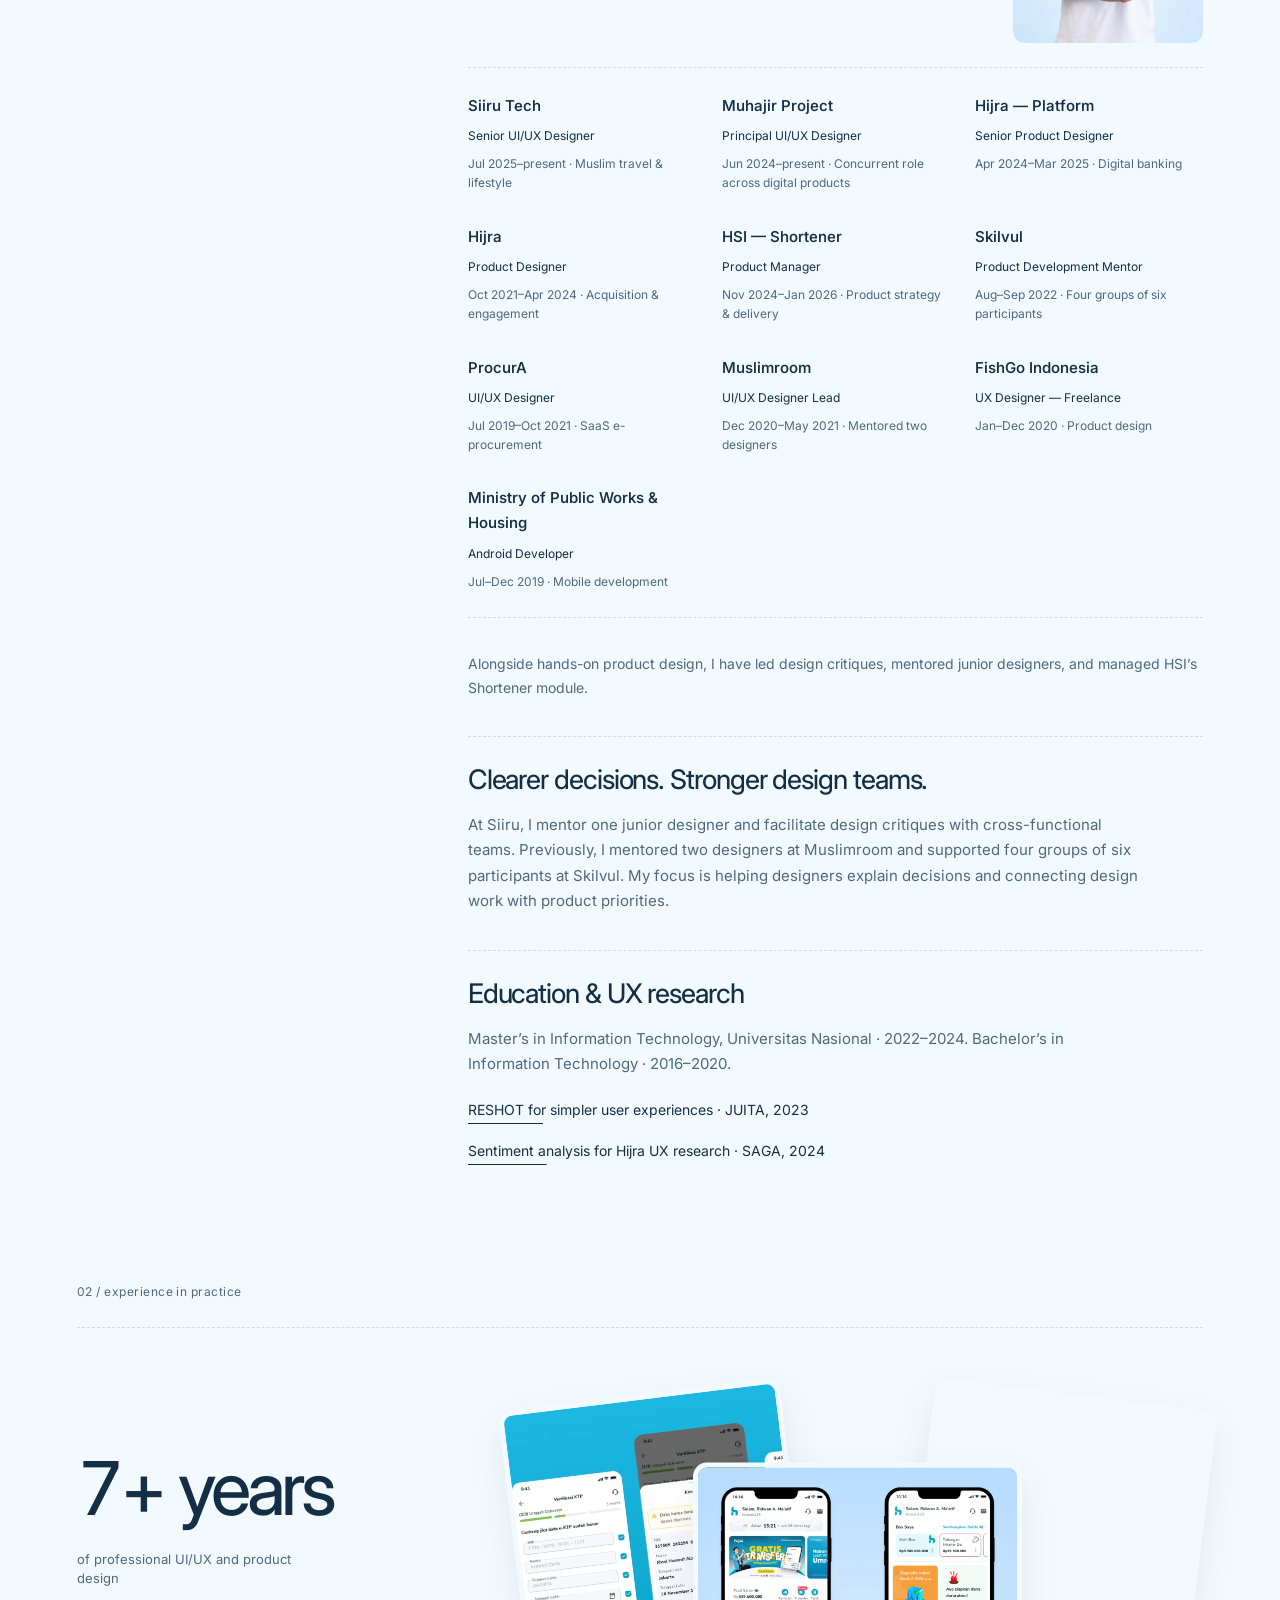
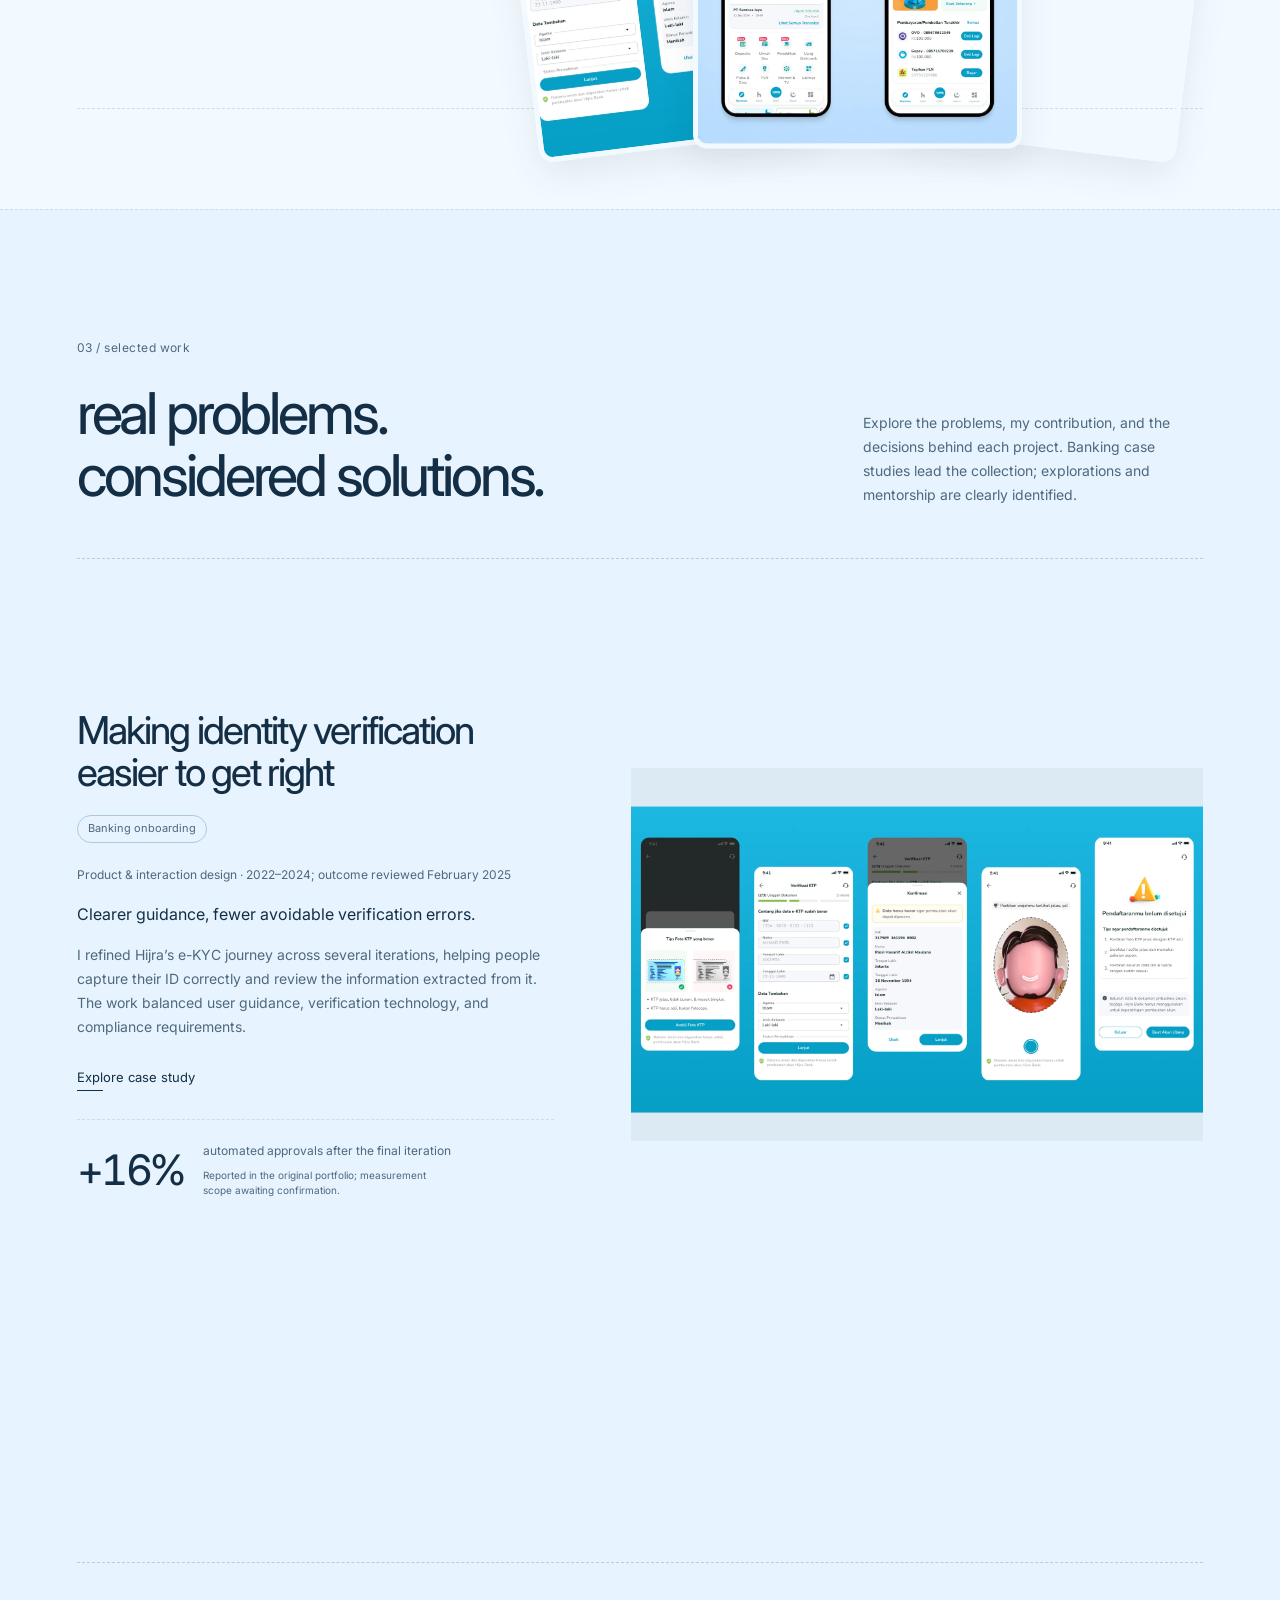
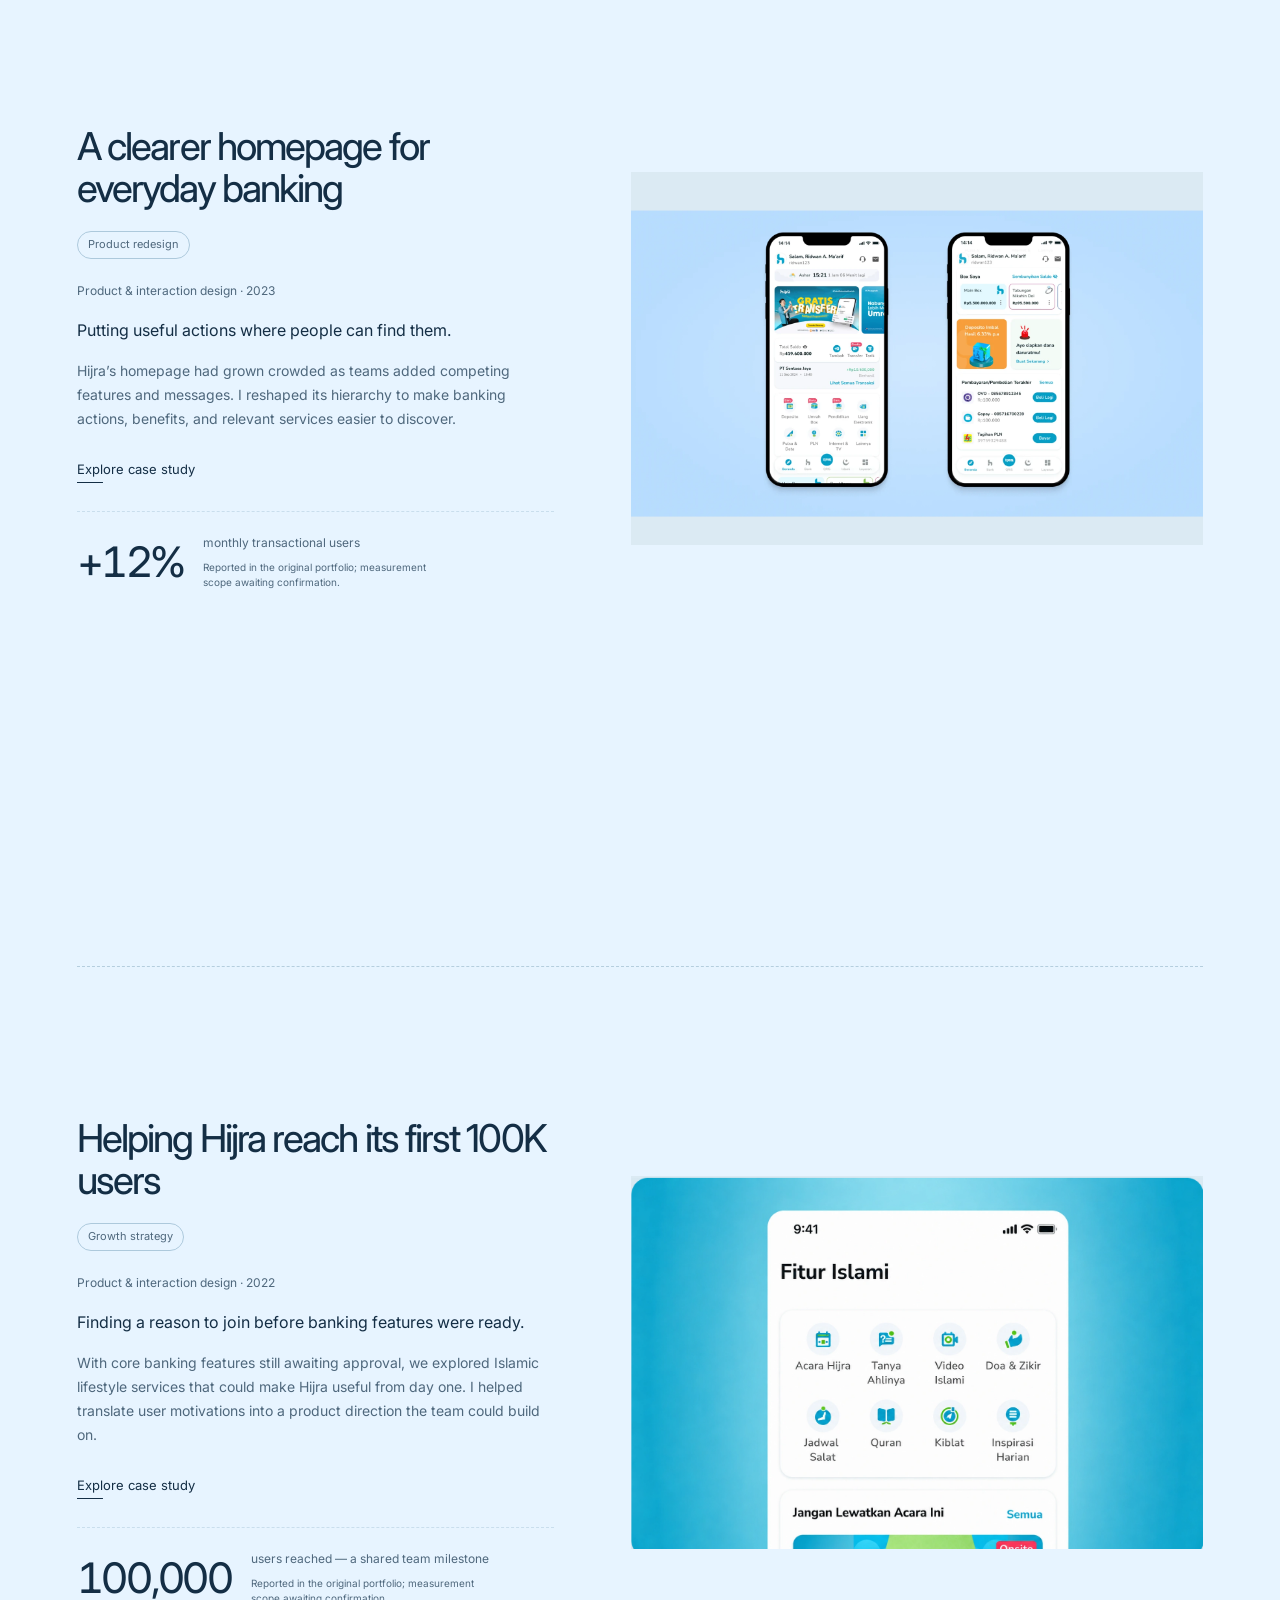
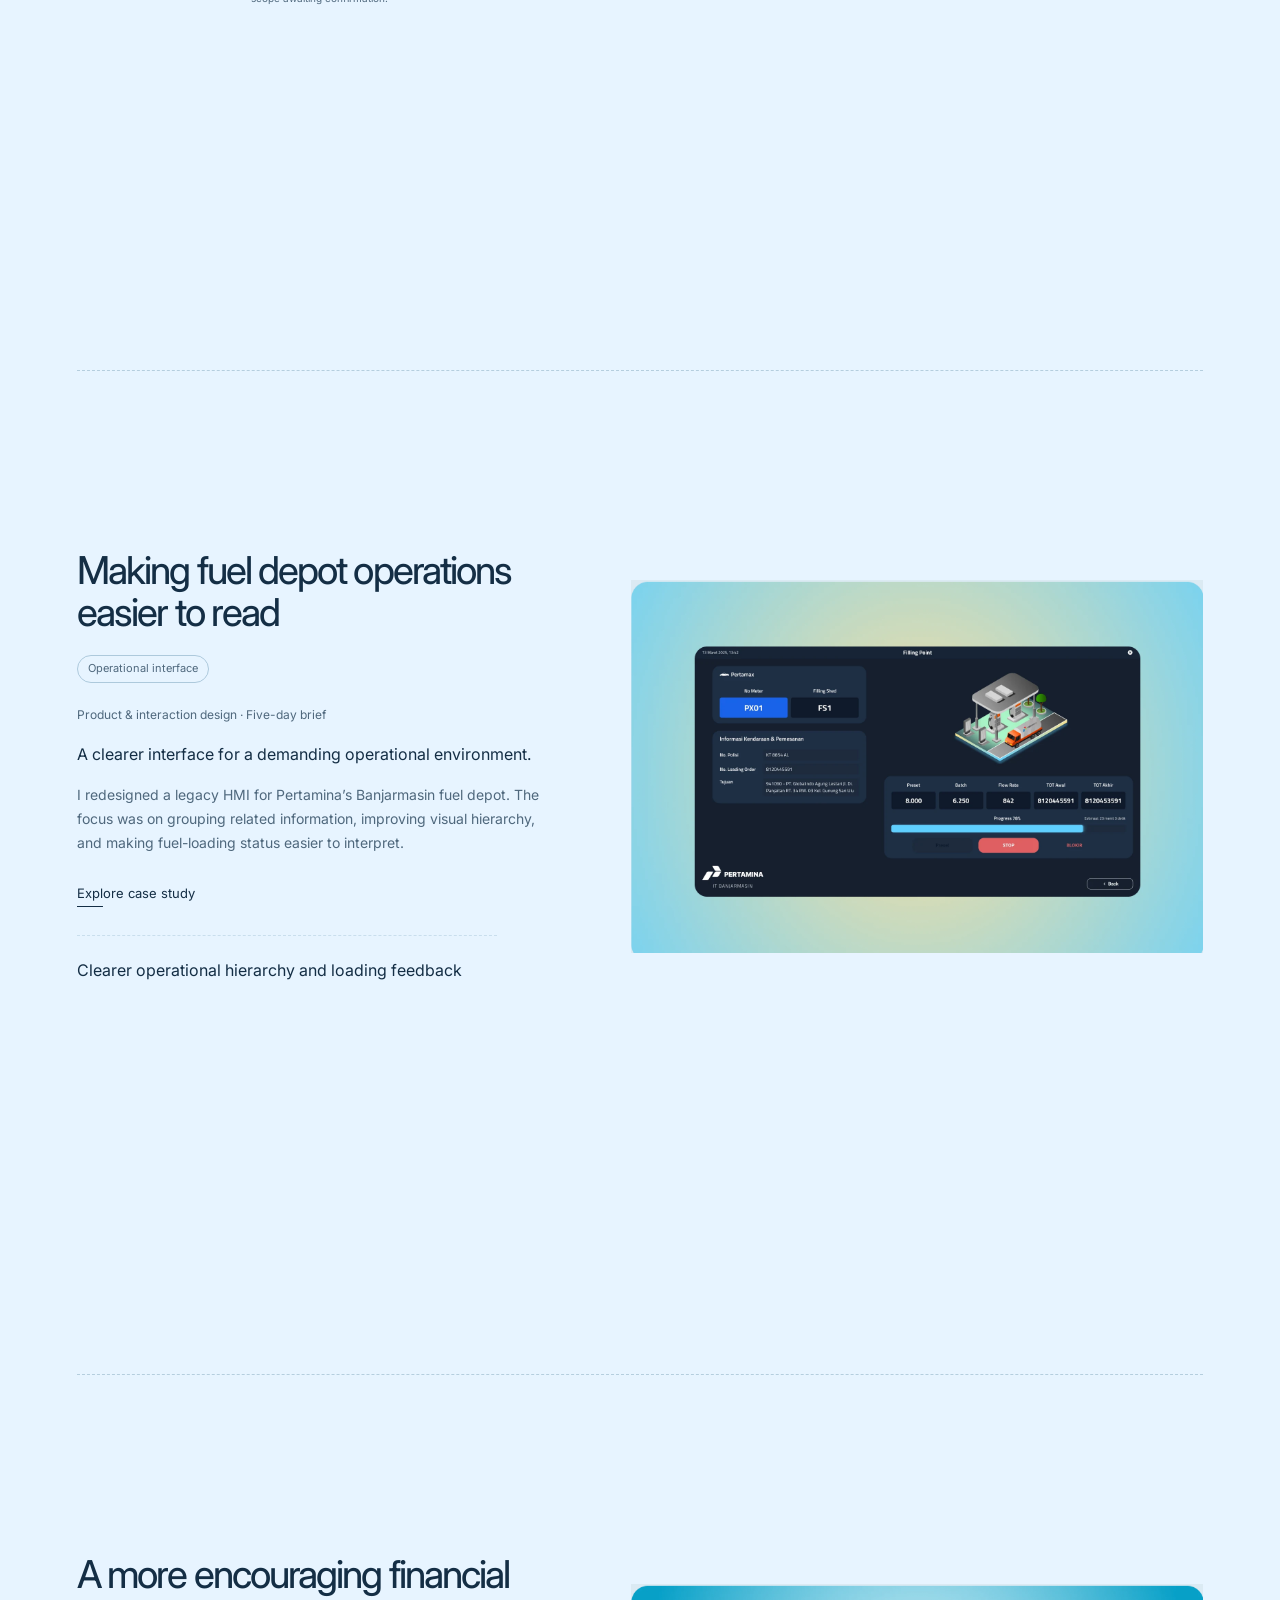
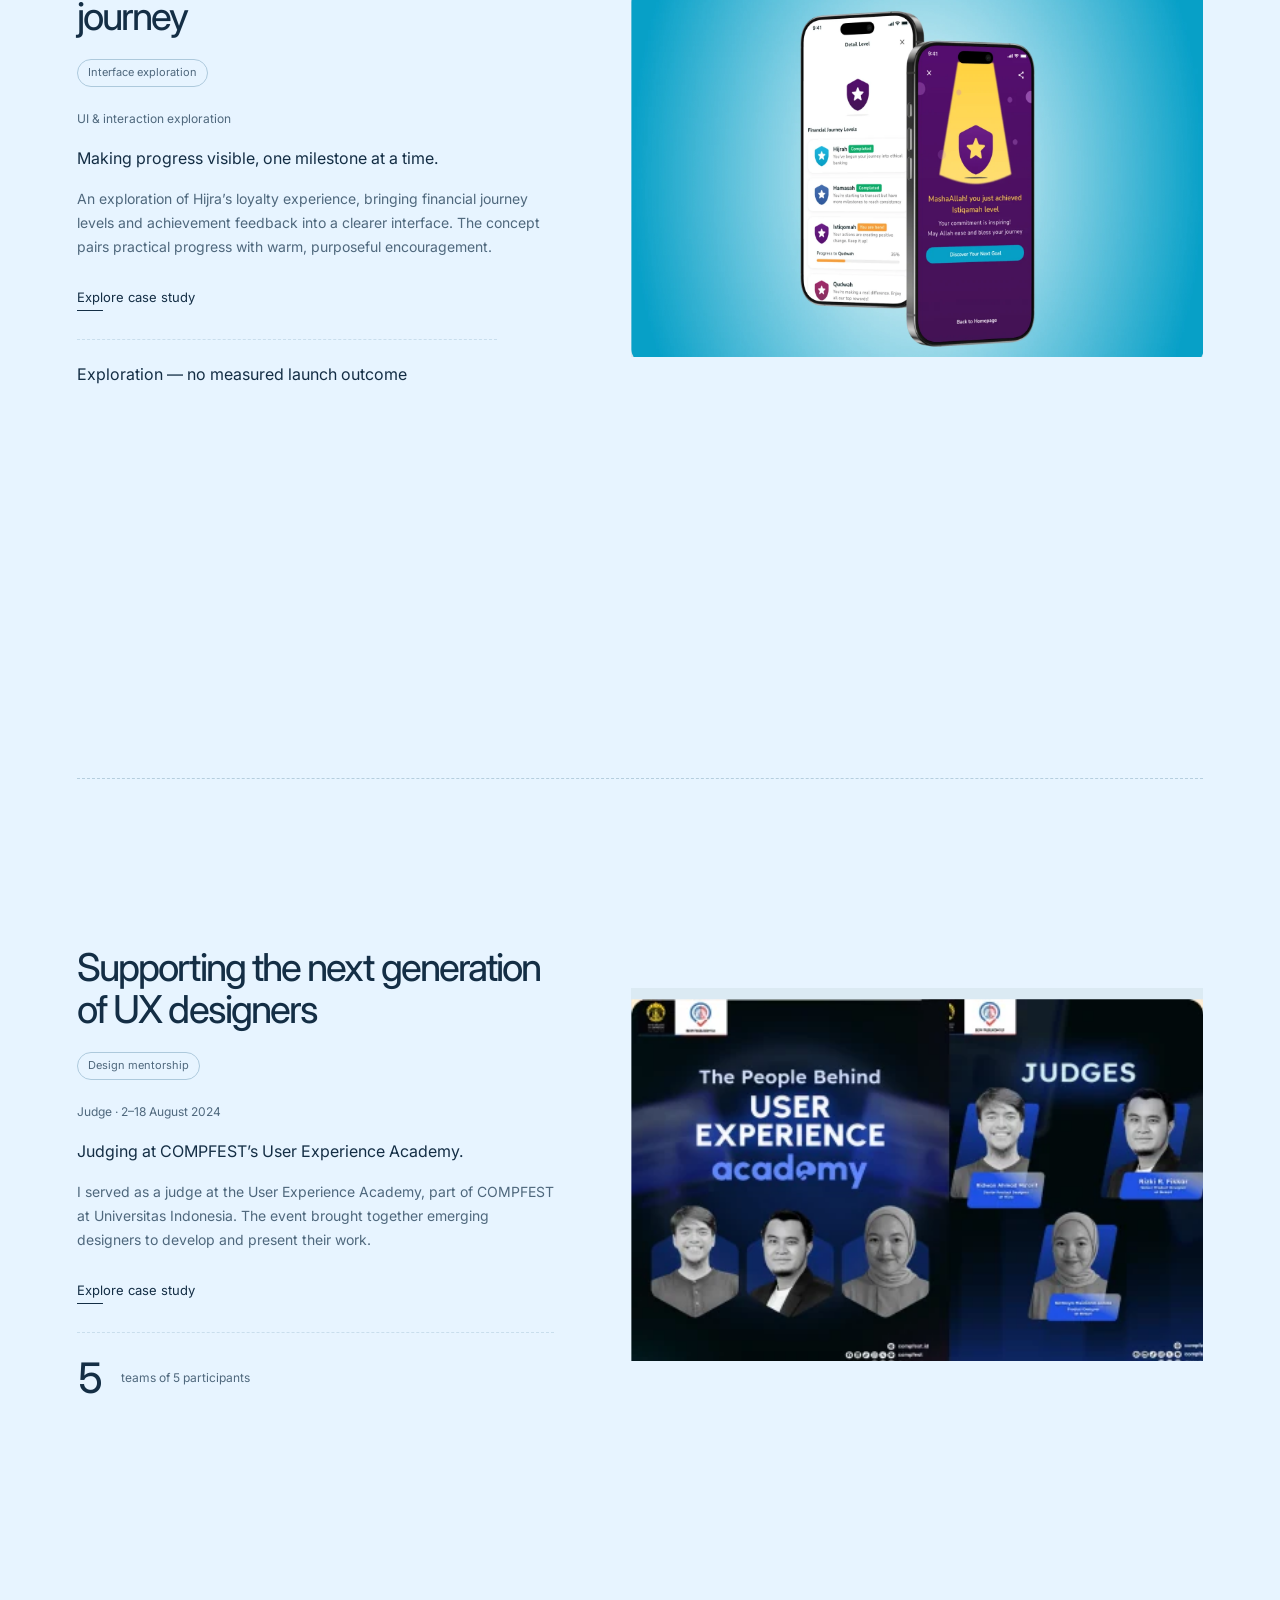
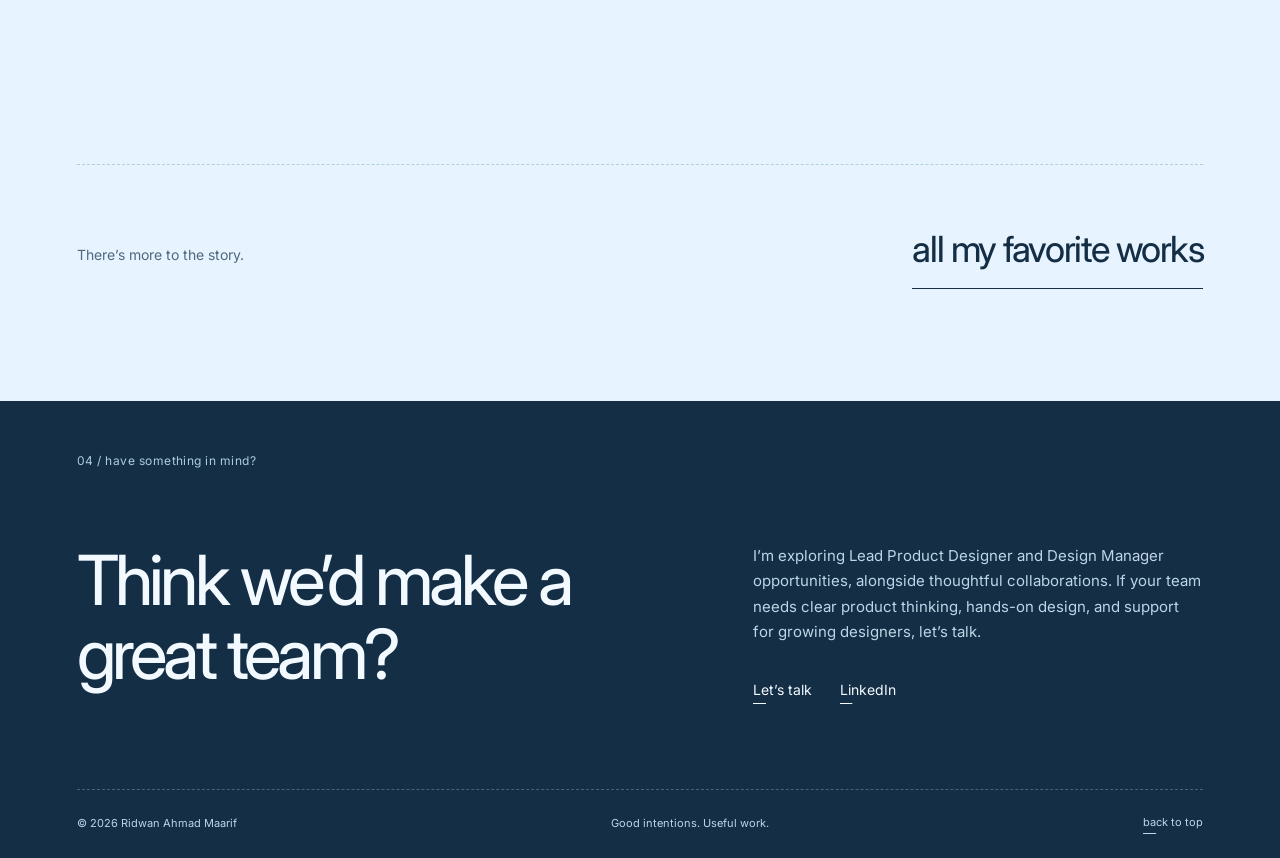
==== commit e3afad99: "Improve leadership positioning and shareable case studies" ====
--- a/index.html
+++ b/index.html
@@ -1 +1 @@
-<!doctype html><html lang="en"><head><meta charset="utf-8"><meta name="viewport" content="width=device-width, initial-scale=1"><meta name="description" content="Portfolio Ridwan Ahmad Maarif, Senior UI/UX Product Designer. Meaningful digital experiences across fintech, lifestyle, and SaaS."><title>Ridwan Ahmad Maarif — Product Designer</title><link rel="icon" href="assets/img/favicon.svg" type="image/svg+xml"><link rel="preconnect" href="https://fonts.googleapis.com"><link rel="preconnect" href="https://fonts.gstatic.com" crossorigin><link href="https://fonts.googleapis.com/css2?family=Inter:wght@400;450;500;550;600;650;700;750&display=swap" rel="stylesheet"><link rel="stylesheet" href="assets/css/style.css"><script type="module" src="assets/js/main.js"></script><script type="module" src="assets/js/motion.js"></script></head><body id="top" data-page="home"><a class="skip-link" href="#main" data-copy="ui.skip"></a><header class="site-header"><a class="wordmark" href="index.html" data-copy="brand.name"></a><nav aria-label="Main navigation" id="site-nav"></nav></header><main id="main"><section class="hero" id="hero"></section><section class="marquee" id="marquee"></section><section id="about" class="about section"></section><section id="stats" class="stats section"></section><section id="work" class="section work"><div class="section-heading" id="work-heading"></div><div id="project-grid" class="project-grid" aria-live="polite"></div><a class="all-works" id="all-works"></a></section></main><footer id="contact"></footer><dialog id="project-dialog" aria-labelledby="modal-title"><button class="modal-close" aria-label="Close project details">×</button><div id="modal-content"></div></dialog><noscript><p class="noscript">Enable JavaScript to view this portfolio.</p></noscript></body></html>+<!doctype html><html lang="en"><head><meta charset="utf-8"><meta name="viewport" content="width=device-width, initial-scale=1"><meta name="description" content="Portfolio Ridwan Ahmad Maarif, Senior UI/UX Product Designer. Meaningful digital experiences across fintech, lifestyle, and SaaS."><title>Ridwan Ahmad Maarif — Senior Product Designer</title><link rel="icon" href="assets/img/favicon.svg" type="image/svg+xml"><link rel="preconnect" href="https://fonts.googleapis.com"><link rel="preconnect" href="https://fonts.gstatic.com" crossorigin><link href="https://fonts.googleapis.com/css2?family=Inter:wght@400;450;500;550;600;650;700;750&display=swap" rel="stylesheet"><link rel="stylesheet" href="assets/css/style.css"><script type="module" src="assets/js/main.js"></script><script type="module" src="assets/js/motion.js"></script><link rel="canonical" href="https://ridwanahmadm.github.io/"><meta property="og:type" content="website"><meta property="og:url" content="https://ridwanahmadm.github.io/"><meta property="og:title" content="Ridwan Ahmad Maarif — Senior Product Designer"><meta property="og:description" content="Ridwan Ahmad Ma’arif is a Senior Product Designer and design mentor in Jakarta. Explore banking, operational interface, and product design case studies."><meta property="og:image" content="https://ridwanahmadm.github.io/assets/img/figma/homepage-cover.webp"><meta name="twitter:card" content="summary_large_image"></head><body id="top" data-page="home"><a class="skip-link" href="#main" data-copy="ui.skip"></a><header class="site-header"><a class="wordmark" href="index.html" data-copy="brand.name"></a><nav aria-label="Main navigation" id="site-nav"></nav></header><main id="main"><section class="hero" id="hero"></section><section class="marquee" id="marquee"></section><section id="about" class="about section"></section><section id="stats" class="stats section"></section><section id="work" class="section work"><div class="section-heading" id="work-heading"></div><div id="project-grid" class="project-grid" aria-live="polite"></div><a class="all-works" id="all-works"></a></section></main><footer id="contact"></footer><dialog id="project-dialog" aria-labelledby="modal-title"><button class="modal-close" aria-label="Close project details">×</button><div id="modal-content"></div></dialog><noscript><p class="noscript">Enable JavaScript to view this portfolio.</p></noscript></body></html>
--- a/assets/css/style.css
+++ b/assets/css/style.css
@@ -7,8 +7,8 @@
 html:has(body.cms-body){scroll-behavior:auto}
 /* Annotation revision: media hero, experience collage, native scroll project sequence. */
 .wordmark{font-size:24px;letter-spacing:-1.1px;white-space:nowrap}
-.hero{padding-top:62px;background:#eaf5ff}
-.hero::after{content:"";position:absolute;inset:0;z-index:-1;pointer-events:none;background:linear-gradient(90deg,#edf7fff5 0%,#edf7ffd9 43%,#edf7ff38 100%)}
+.hero{padding-top:62px;background:radial-gradient(ellipse at 88% 28%,#dcefff 0%,transparent 58%),linear-gradient(145deg,#f3faff 12%,#eaf5ff 70%,#edf8ff 100%)}
+.hero:has(.hero-media)::after{content:"";position:absolute;inset:0;z-index:-1;pointer-events:none;background:linear-gradient(90deg,#edf7fff5 0%,#edf7ffd9 43%,#edf7ff38 100%)}
 .hero-media{opacity:.32;object-position:80% center;animation:none;transform:scale(1.06)}
 .hero-title{margin:34px 0 62px;max-width:1100px}
 .about-image{width:190px;height:240px;object-fit:cover;float:right;margin:8px 0 24px 32px;border-radius:12px;background:#eaf5ff}
@@ -42,5 +42,10 @@
  .scroll-projects>.project-card .project-image{align-self:center}
 }
 @media(max-width:900px){.stats-layout{grid-template-columns:1fr 1.5fr;gap:28px}.experience-collage{height:240px}.wordmark{font-size:22px}}
-@media(max-width:600px){.wordmark{font-size:18px;letter-spacing:-.7px}.site-header nav{gap:10px}.site-header nav .text-link{font-size:10px}.hero{padding-top:44px}.hero-title{margin:15px 0 38px}.hero::after{background:linear-gradient(90deg,#edf7ffe8,#edf7ffd1)}.hero-media{object-position:center}.stats-layout{grid-template-columns:1fr;padding:24px 0 36px;gap:0}.stats-layout .card-impact{padding:12px 0 24px}.experience-collage{height:240px;margin:0 5px 0 0}.experience-mockup{border-width:4px}.experience-mockup:nth-child(2){margin-top:48px}.about-image{width:140px;height:180px;margin-left:18px}.learning h3{font-size:24px}.learning p{font-size:14px}}
+@media(max-width:600px){.wordmark{font-size:18px;letter-spacing:-.7px}.site-header nav{gap:10px}.site-header nav .text-link{font-size:10px}.hero{padding-top:44px}.hero-title{margin:15px 0 38px}.hero:has(.hero-media)::after{background:linear-gradient(90deg,#edf7ffe8,#edf7ffd1)}.hero-media{object-position:center}.stats-layout{grid-template-columns:1fr;padding:24px 0 36px;gap:0}.stats-layout .card-impact{padding:12px 0 24px}.experience-collage{height:240px;margin:0 5px 0 0}.experience-mockup{border-width:4px}.experience-mockup:nth-child(2){margin-top:48px}.about-image{width:140px;height:180px;margin-left:18px}.learning h3{font-size:24px}.learning p{font-size:14px}}
 @media(prefers-reduced-motion:reduce){.scroll-projects>.project-card{position:static;transform:none!important}.experience-mockup{translate:none!important}}
+
+/* Hiring review: readable role context and a direct contact action. */
+.hero-actions{display:flex;flex-wrap:wrap;align-items:center;gap:22px}.project-copy>.project-role{margin:0 0 18px;font-size:12px;color:var(--muted);line-height:1.6}.hero-actions .round-link{margin-bottom:0}
+
+.credential-links{display:flex;flex-direction:column;align-items:start;gap:16px;margin-top:22px}.credentials p{font-size:15px}
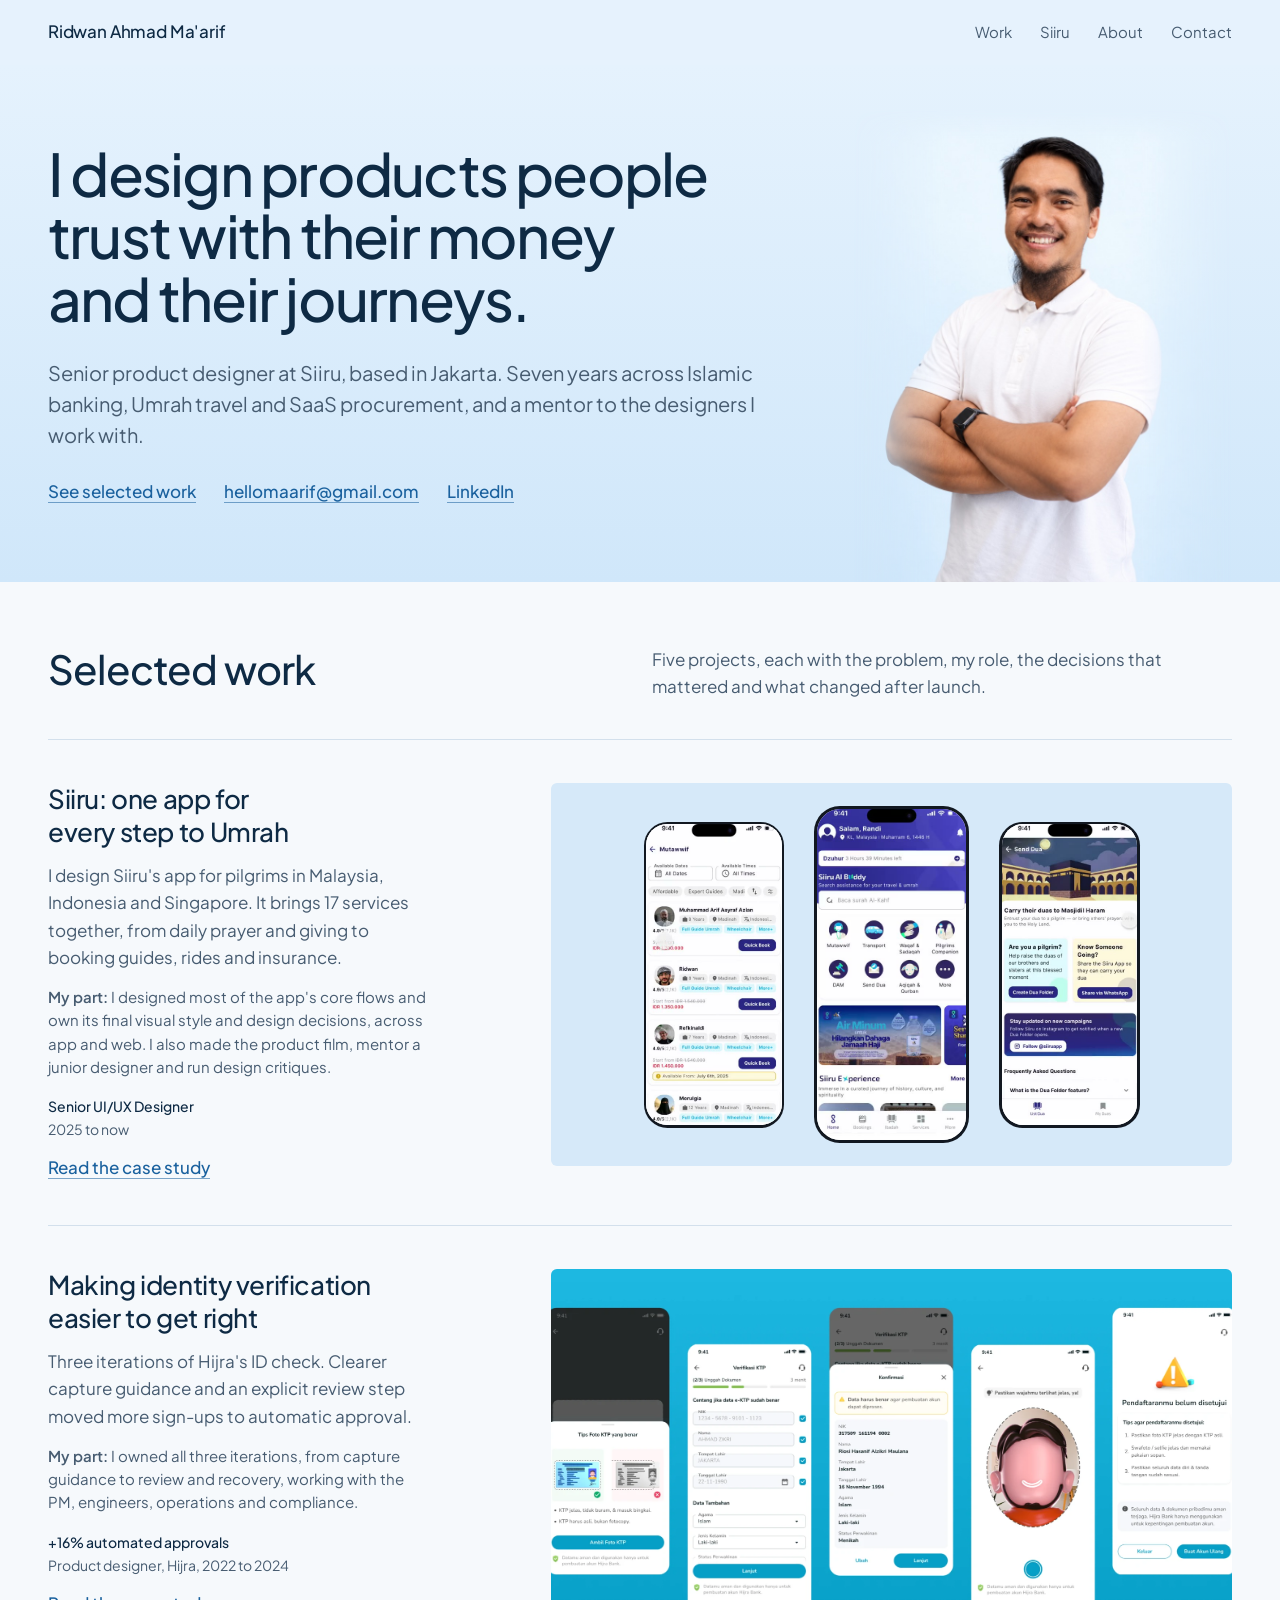
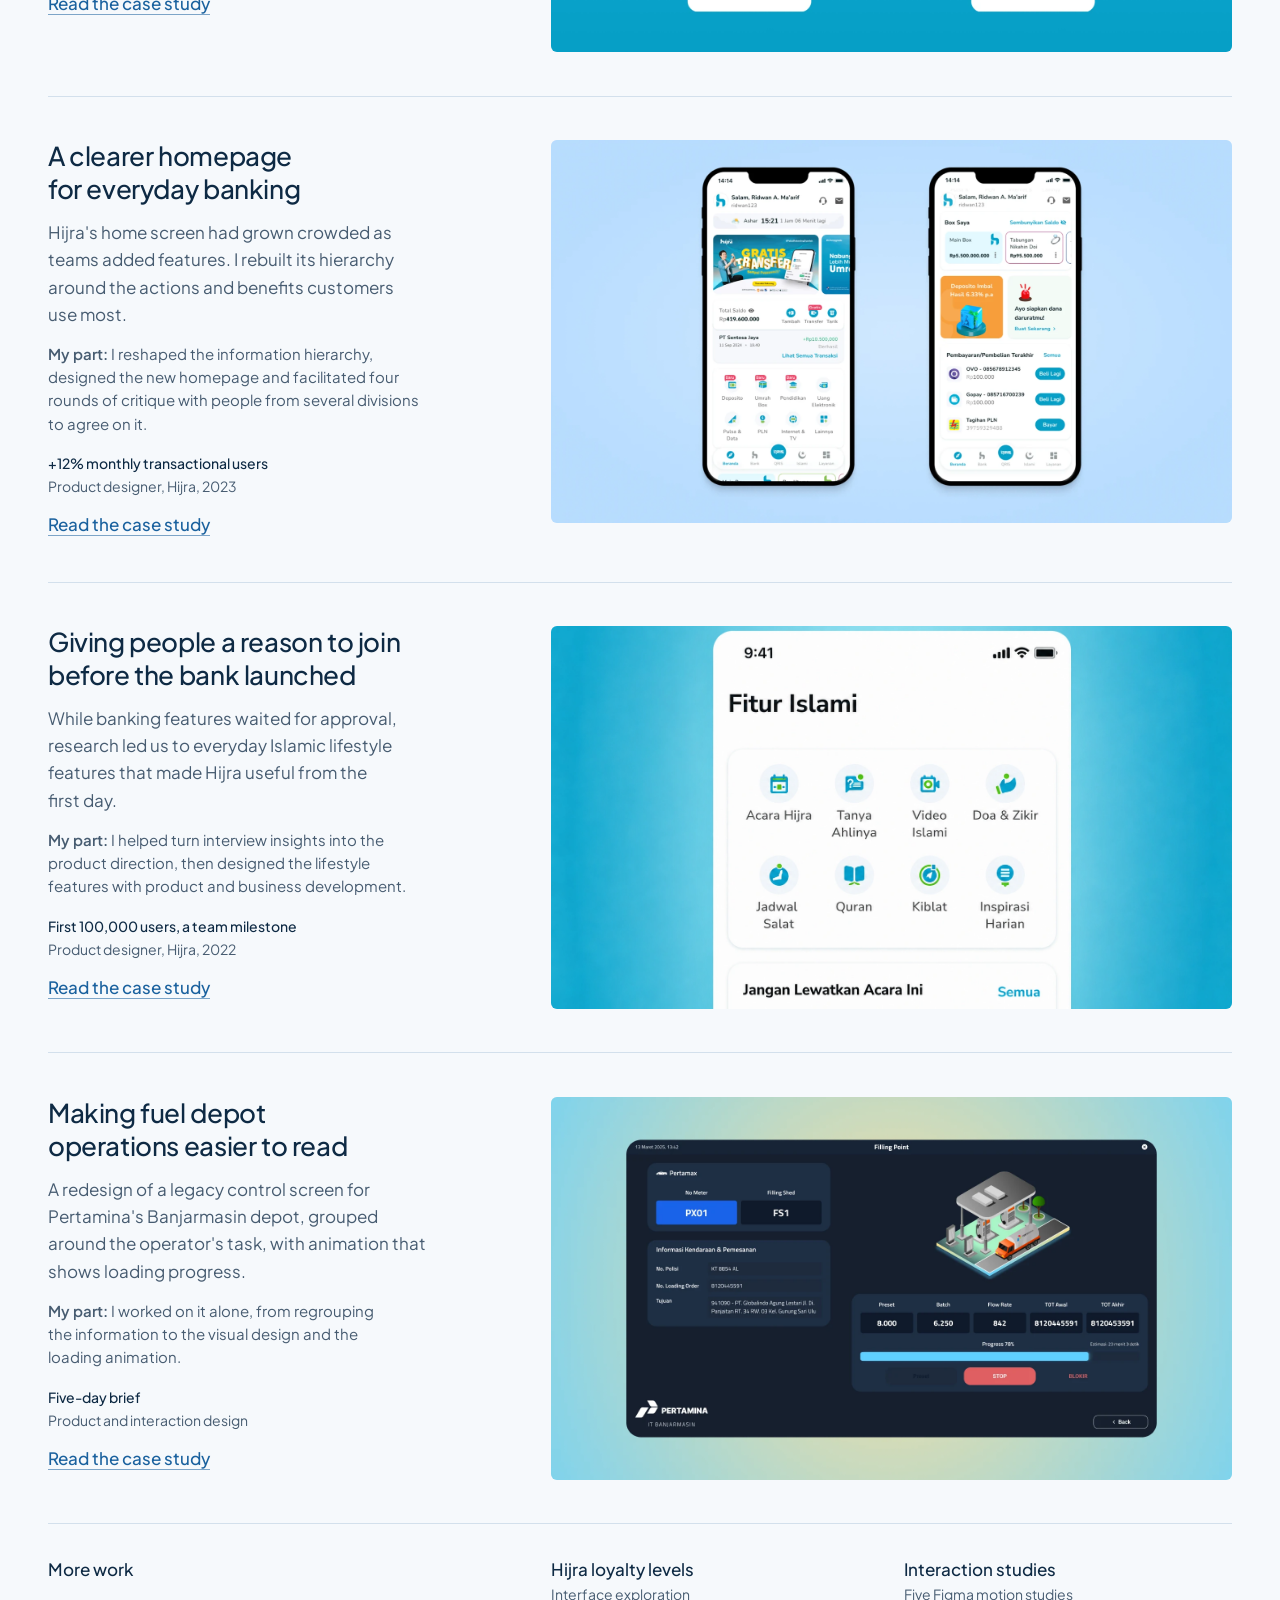
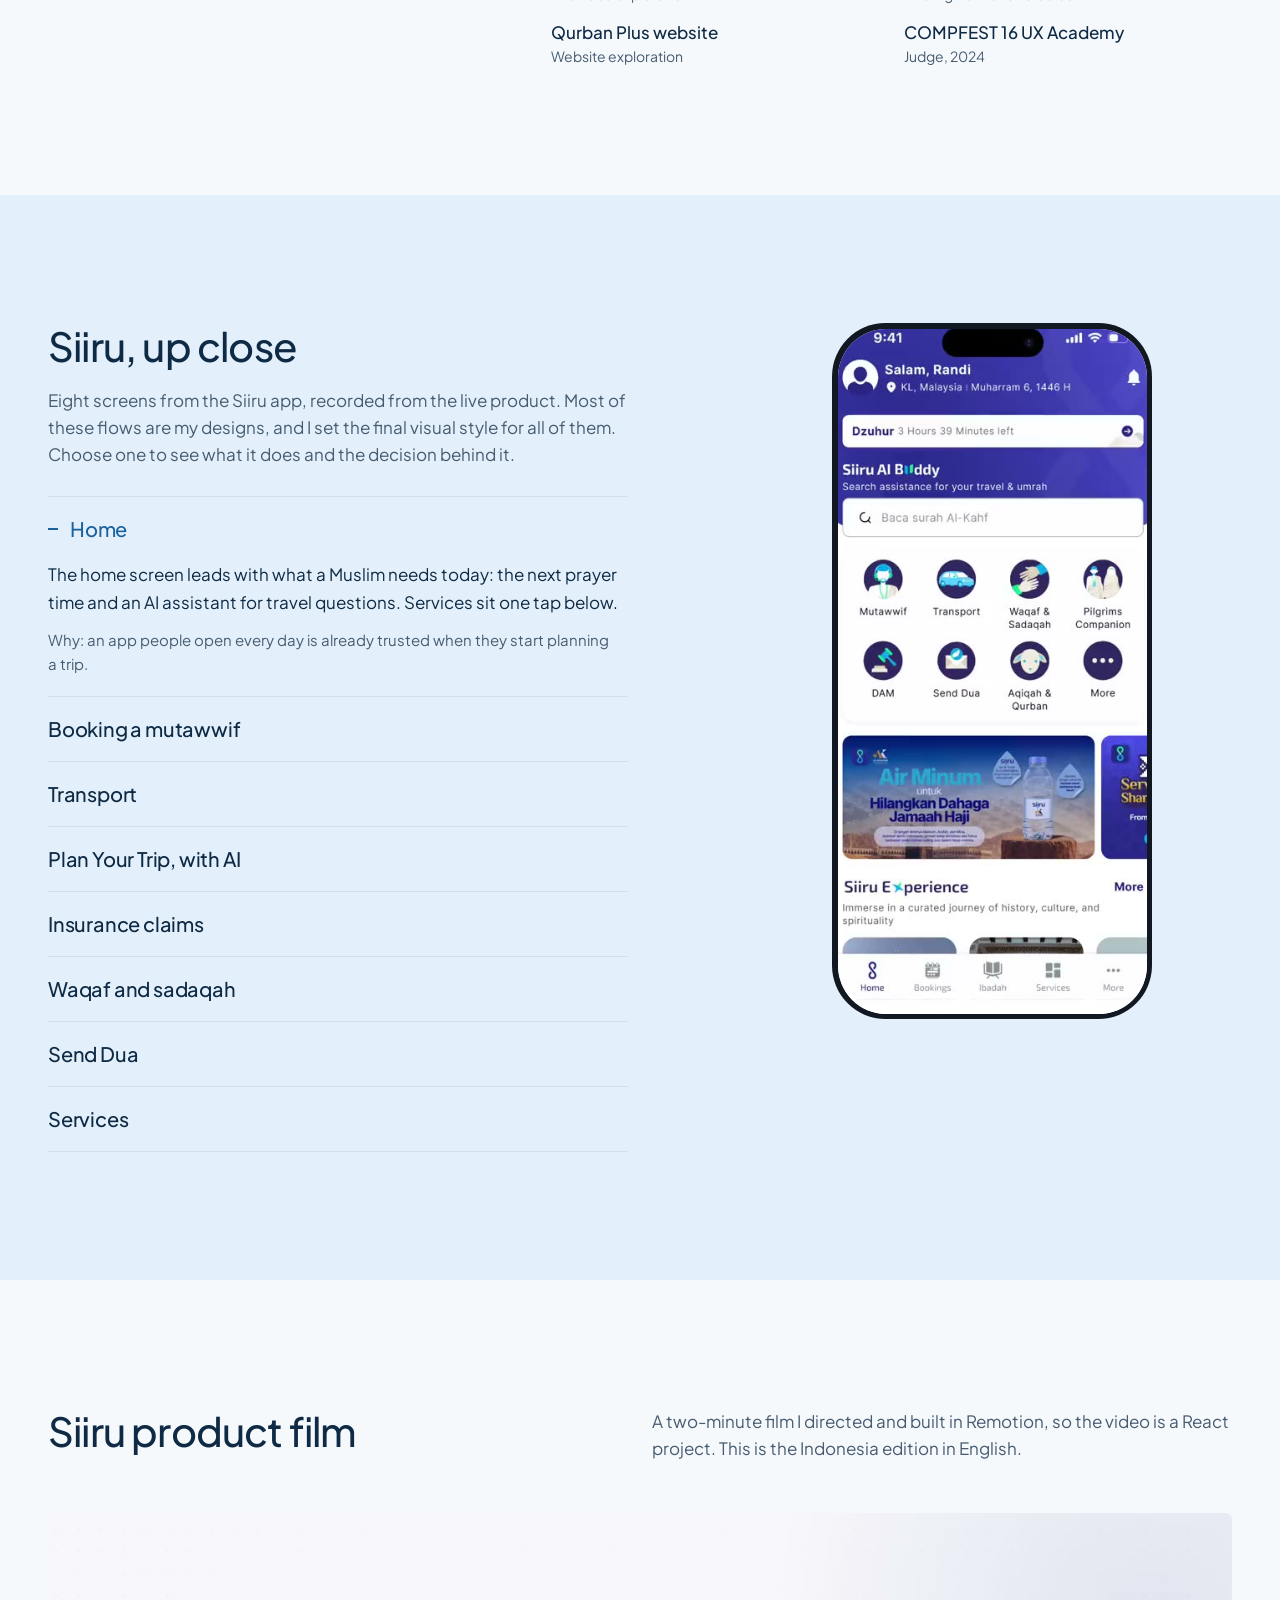
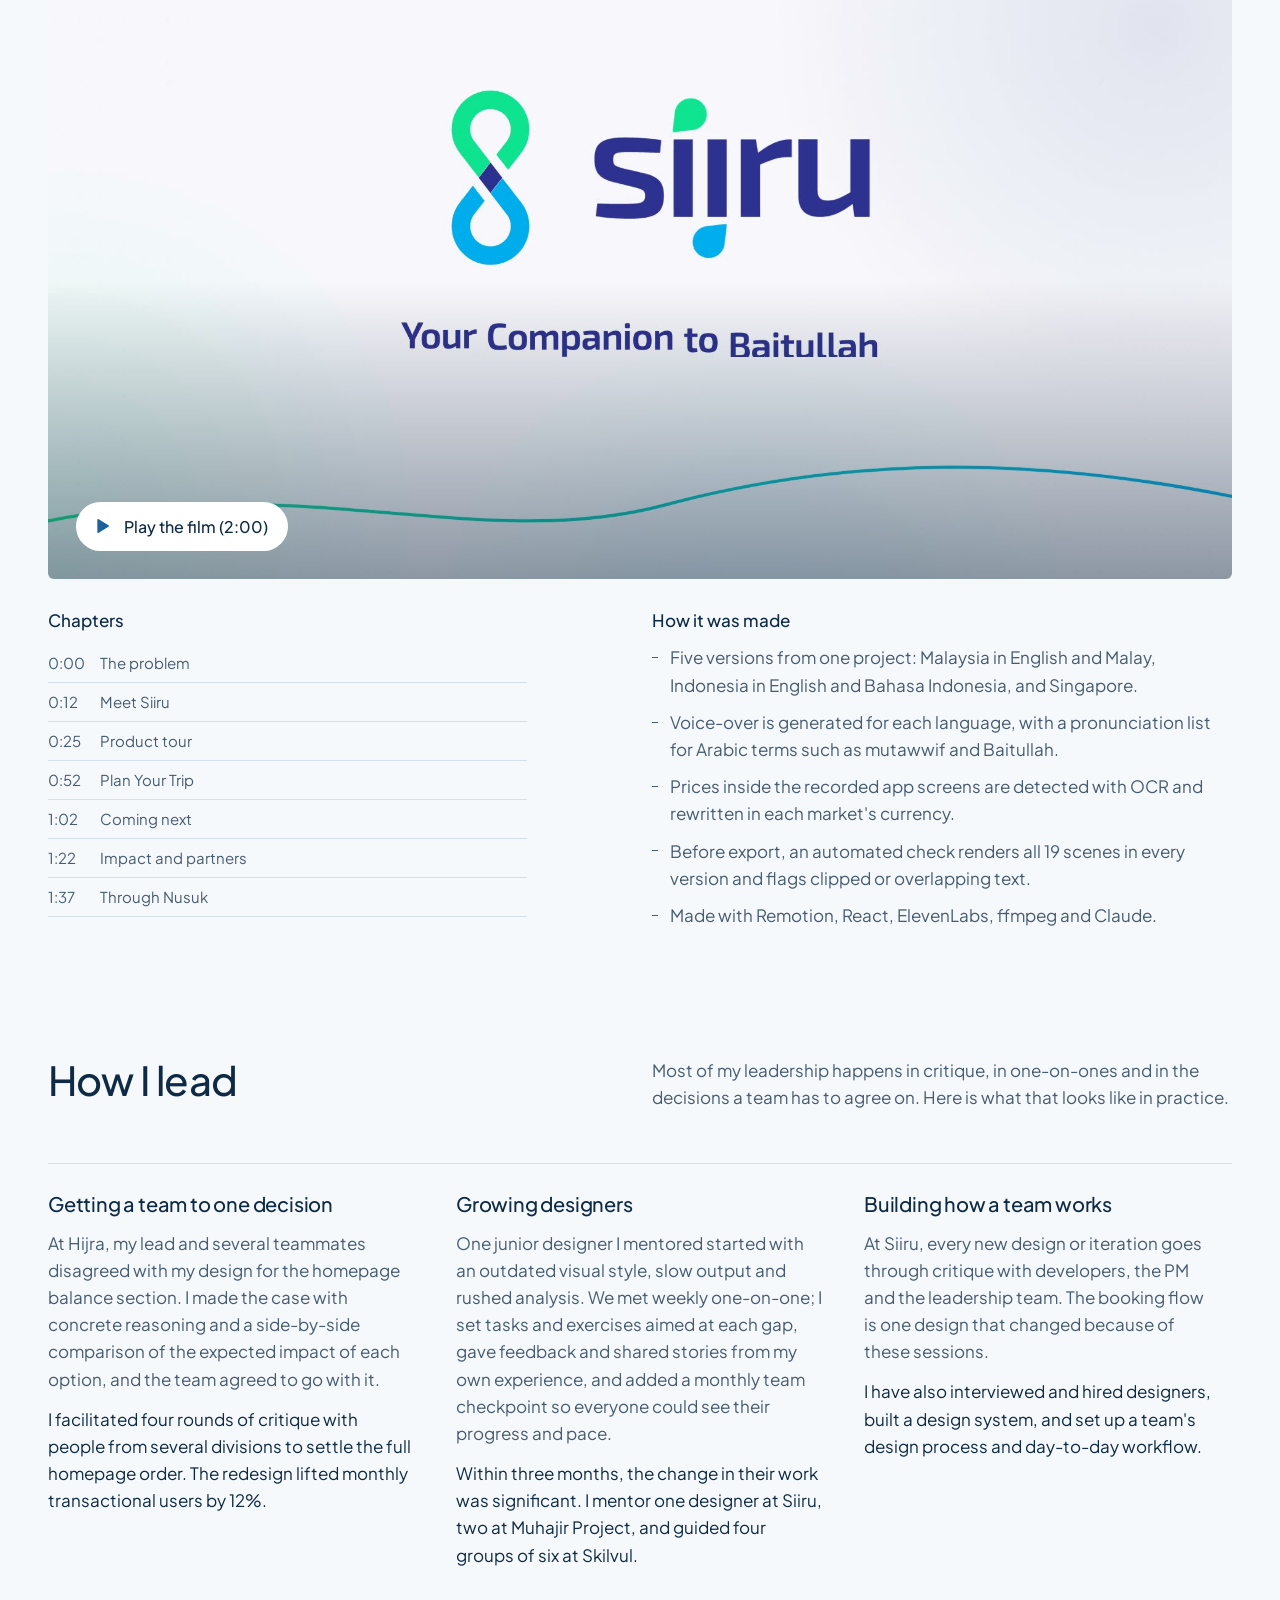
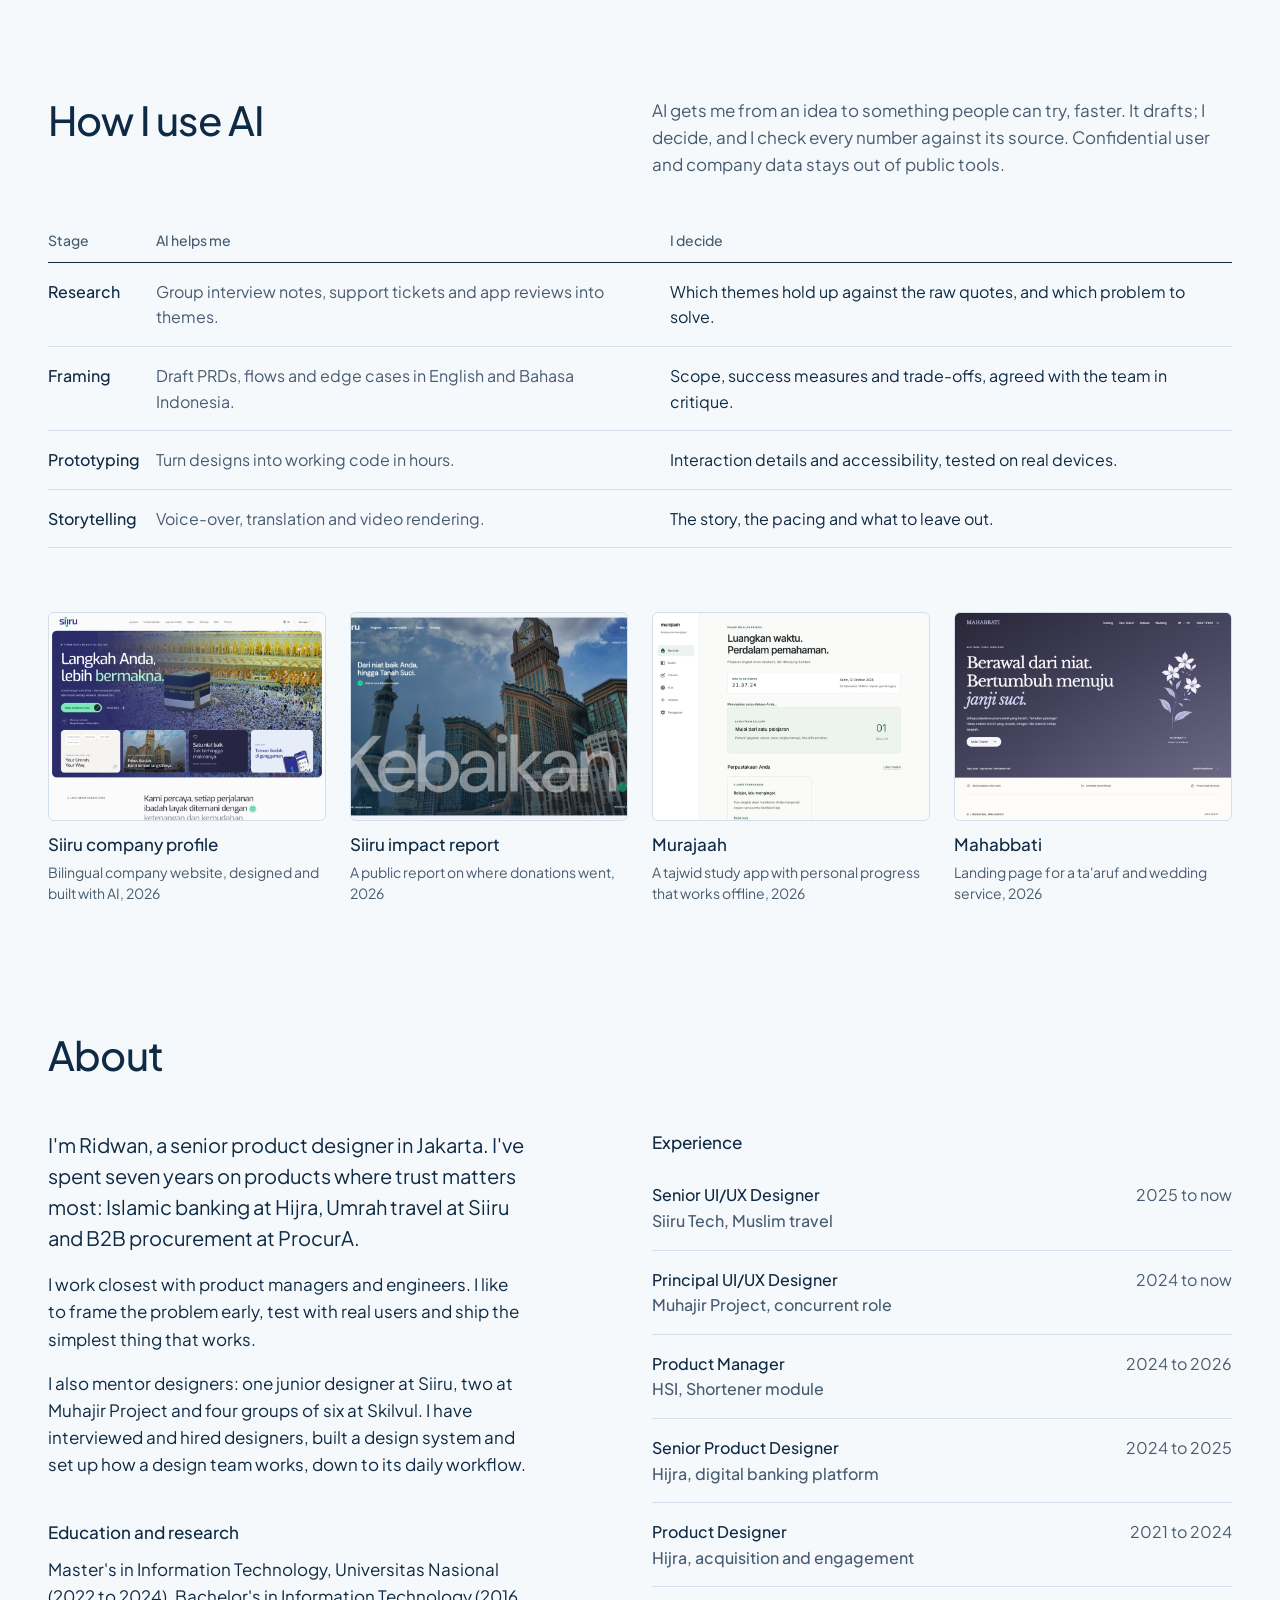
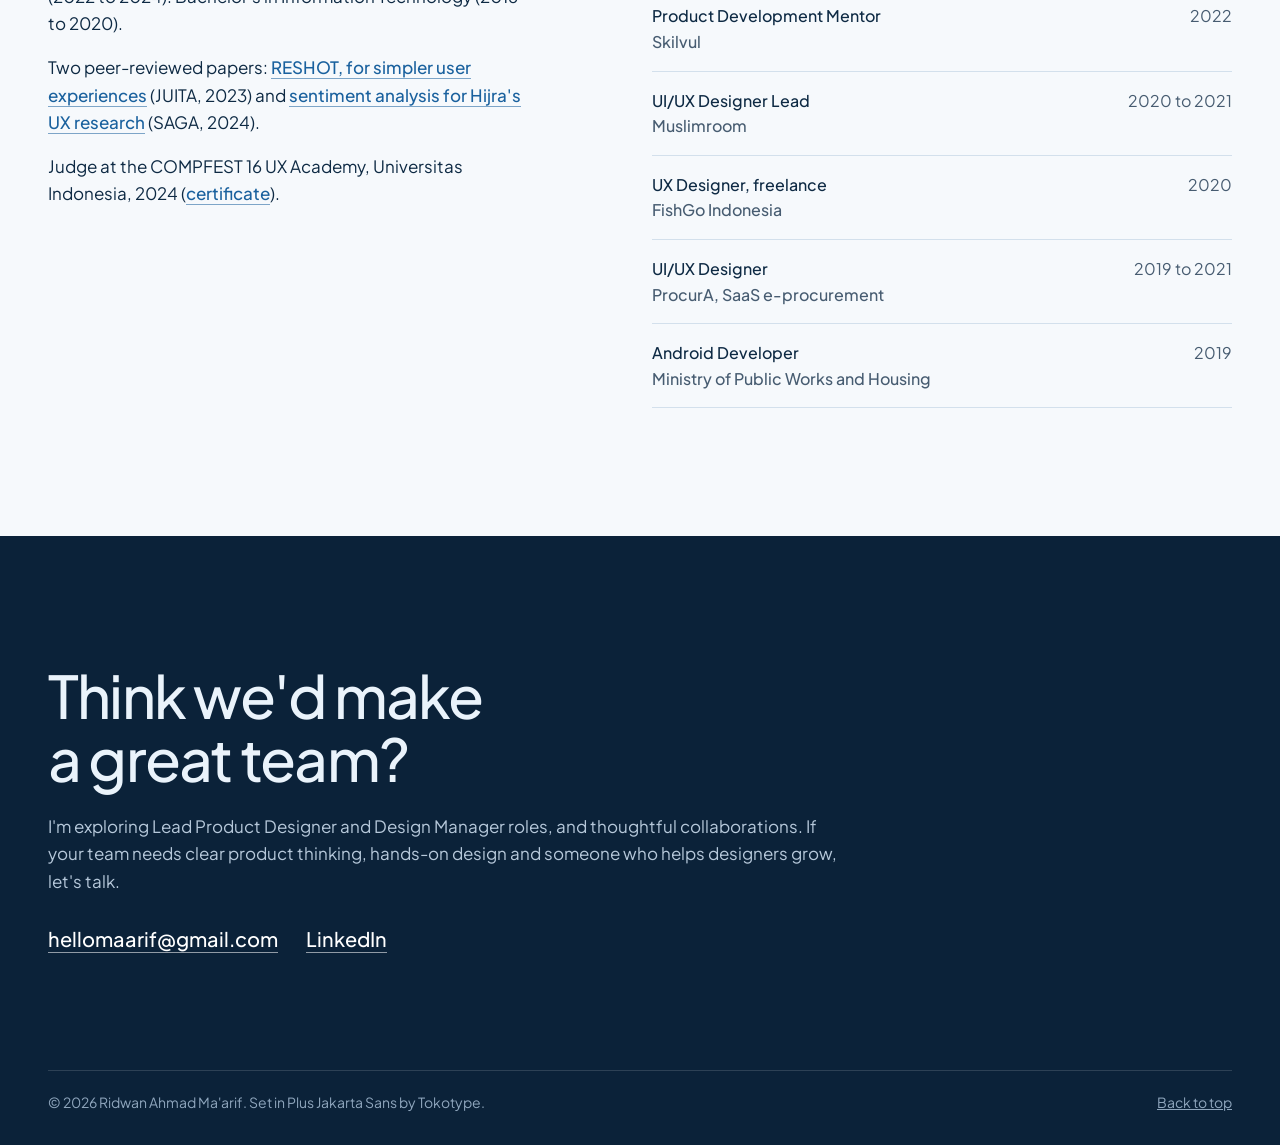
==== commit a2f234b3: "Publish portfolio v2: quiet clarity A rebuilt portfolio: one typeface, sky and navy palette (WCAG AA" ====
--- a/index.html
+++ b/index.html
@@ -1 +1,394 @@
-<!doctype html><html lang="en"><head><meta charset="utf-8"><meta name="viewport" content="width=device-width, initial-scale=1"><meta name="description" content="Portfolio Ridwan Ahmad Maarif, Senior UI/UX Product Designer. Meaningful digital experiences across fintech, lifestyle, and SaaS."><title>Ridwan Ahmad Maarif — Senior Product Designer</title><link rel="icon" href="assets/img/favicon.svg" type="image/svg+xml"><link rel="preconnect" href="https://fonts.googleapis.com"><link rel="preconnect" href="https://fonts.gstatic.com" crossorigin><link href="https://fonts.googleapis.com/css2?family=Inter:wght@400;450;500;550;600;650;700;750&display=swap" rel="stylesheet"><link rel="stylesheet" href="assets/css/style.css"><script type="module" src="assets/js/main.js"></script><script type="module" src="assets/js/motion.js"></script><link rel="canonical" href="https://ridwanahmadm.github.io/"><meta property="og:type" content="website"><meta property="og:url" content="https://ridwanahmadm.github.io/"><meta property="og:title" content="Ridwan Ahmad Maarif — Senior Product Designer"><meta property="og:description" content="Ridwan Ahmad Ma’arif is a Senior Product Designer and design mentor in Jakarta. Explore banking, operational interface, and product design case studies."><meta property="og:image" content="https://ridwanahmadm.github.io/assets/img/figma/homepage-cover.webp"><meta name="twitter:card" content="summary_large_image"></head><body id="top" data-page="home"><a class="skip-link" href="#main" data-copy="ui.skip"></a><header class="site-header"><a class="wordmark" href="index.html" data-copy="brand.name"></a><nav aria-label="Main navigation" id="site-nav"></nav></header><main id="main"><section class="hero" id="hero"></section><section class="marquee" id="marquee"></section><section id="about" class="about section"></section><section id="stats" class="stats section"></section><section id="work" class="section work"><div class="section-heading" id="work-heading"></div><div id="project-grid" class="project-grid" aria-live="polite"></div><a class="all-works" id="all-works"></a></section></main><footer id="contact"></footer><dialog id="project-dialog" aria-labelledby="modal-title"><button class="modal-close" aria-label="Close project details">×</button><div id="modal-content"></div></dialog><noscript><p class="noscript">Enable JavaScript to view this portfolio.</p></noscript></body></html>+<!doctype html>
+<html lang="en">
+<head>
+  <meta charset="utf-8">
+  <meta name="viewport" content="width=device-width, initial-scale=1">
+  <title>Ridwan Ahmad Ma'arif, Senior Product Designer</title>
+  <meta name="description" content="Ridwan Ahmad Ma'arif is a senior product designer in Jakarta with 7 years across Islamic banking, Umrah travel and SaaS. Case studies from Hijra and Siiru, a product film, and how he works with AI.">
+  <meta name="theme-color" content="#e3f0fb">
+  <link rel="canonical" href="https://ridwanahmadm.github.io/">
+  <link rel="icon" href="assets/img/favicon.svg" type="image/svg+xml">
+  <meta property="og:type" content="website">
+  <meta property="og:url" content="https://ridwanahmadm.github.io/">
+  <meta property="og:title" content="Ridwan Ahmad Ma'arif, Senior Product Designer">
+  <meta property="og:description" content="I design products people trust with their money and their journeys.">
+  <meta property="og:image" content="https://ridwanahmadm.github.io/assets/img/og.jpg">
+  <meta name="twitter:card" content="summary_large_image">
+  <script>
+    document.documentElement.classList.add('js');
+    setTimeout(function () { if (!window.__booted) document.documentElement.classList.remove('js'); }, 3000);
+  </script>
+  <link rel="preconnect" href="https://fonts.googleapis.com">
+  <link rel="preconnect" href="https://fonts.gstatic.com" crossorigin>
+  <link rel="stylesheet" href="https://fonts.googleapis.com/css2?family=Plus+Jakarta+Sans:wght@400;500;600&display=swap">
+  <link rel="stylesheet" href="assets/css/site.css">
+  <script type="module" src="assets/js/site.js"></script>
+  <script type="application/ld+json">
+  {"@context":"https://schema.org","@type":"Person","name":"Ridwan Ahmad Ma'arif","alternateName":"Ridwan Ahmad Maarif","jobTitle":"Senior Product Designer","url":"https://ridwanahmadm.github.io/","email":"mailto:hellomaarif@gmail.com","address":{"@type":"PostalAddress","addressLocality":"Jakarta","addressCountry":"ID"},"sameAs":["https://www.linkedin.com/in/ridwanam/"],"worksFor":{"@type":"Organization","name":"Siiru Tech"}}
+  </script>
+</head>
+<body class="page-home">
+  <a class="skip" href="#main">Skip to content</a>
+
+  <header class="top">
+    <div class="wrap">
+      <a class="name" href="#main">Ridwan<span> Ahmad Ma'arif</span></a>
+      <nav class="menu" aria-label="Main">
+        <a href="#work">Work</a>
+        <a href="#siiru">Siiru</a>
+        <a href="#about">About</a>
+        <a href="#contact">Contact</a>
+      </nav>
+    </div>
+  </header>
+
+  <main id="main">
+    <section class="hero" aria-labelledby="hero-title">
+      <div class="wrap">
+        <div class="hero-text">
+          <h1 class="display" id="hero-title" data-in style="--i:0">I design products people trust with their money and their journeys.</h1>
+          <p class="lead" data-in style="--i:1">Senior product designer at Siiru, based in Jakarta. Seven years across Islamic banking, Umrah travel and SaaS procurement, and a mentor to the designers I work with.</p>
+          <p class="links" data-in style="--i:2">
+            <a class="link" href="#work">See selected work</a>
+            <a class="link" href="mailto:hellomaarif@gmail.com">hellomaarif@gmail.com</a>
+            <a class="link" href="https://www.linkedin.com/in/ridwanam/" rel="noopener">LinkedIn</a>
+          </p>
+        </div>
+        <figure class="hero-photo" data-in style="--i:1"><img src="assets/img/ridwan.jpg" alt="Ridwan smiling with his arms folded, wearing a white polo" width="800" height="1000" fetchpriority="high" decoding="async"></figure>
+      </div>
+    </section>
+
+    <!-- Selected work -->
+    <section class="section is-first" id="work" aria-labelledby="work-title">
+      <div class="wrap">
+        <div class="section-head">
+          <h2 class="h2" id="work-title">Selected work</h2>
+          <p>Five projects, each with the problem, my role, the decisions that mattered and what changed after launch.</p>
+        </div>
+
+        <div class="work-list">
+          <a class="work" href="work/siiru.html">
+            <div class="work-text">
+              <h3 class="h3">Siiru: one app for every step to Umrah</h3>
+              <p>I design Siiru's app for pilgrims in Malaysia, Indonesia and Singapore. It brings 17 services together, from daily prayer and giving to booking guides, rides and insurance.</p>
+              <p class="part"><strong>My part:</strong> I designed most of the app's core flows and own its final visual style and design decisions, across app and web. I also made the product film, mentor a junior designer and run design critiques.</p>
+              <p class="work-facts meta"><strong>Senior UI/UX Designer</strong><span>2025 to now</span></p>
+              <span class="link cta">Read the case study</span>
+            </div>
+            <div class="work-media" data-vt="cover-siiru">
+              <div class="plate" aria-label="Three Siiru app screens: guide booking, home and Send Dua" role="img">
+                <div class="phone"><div class="phone-screen"><video src="assets/media/app-mutawwif.mp4" poster="assets/media/app-mutawwif.jpg" muted loop playsinline preload="none" data-autoplay></video></div></div>
+                <div class="phone"><div class="phone-screen"><video src="assets/media/app-home.mp4" poster="assets/media/app-home.jpg" muted loop playsinline preload="none" data-autoplay></video></div></div>
+                <div class="phone"><div class="phone-screen"><video src="assets/media/app-senddua.mp4" poster="assets/media/app-senddua.jpg" muted loop playsinline preload="none" data-autoplay></video></div></div>
+              </div>
+            </div>
+          </a>
+
+          <a class="work" href="work/hijra-ekyc.html">
+            <div class="work-text">
+              <h3 class="h3">Making identity verification easier to get right</h3>
+              <p>Three iterations of Hijra's ID check. Clearer capture guidance and an explicit review step moved more sign-ups to automatic approval.</p>
+              <p class="part"><strong>My part:</strong> I owned all three iterations, from capture guidance to review and recovery, working with the PM, engineers, operations and compliance.</p>
+              <p class="work-facts meta"><strong>+16% automated approvals</strong><span>Product designer, Hijra, 2022 to 2024</span></p>
+              <span class="link cta">Read the case study</span>
+            </div>
+            <div class="work-media" data-vt="cover-hijra-ekyc"><img src="assets/img/work/ekyc-cover.webp" alt="Hijra e-KYC screens: ID capture, data review, selfie and result" width="1800" height="945" loading="lazy" decoding="async"></div>
+          </a>
+
+          <a class="work" href="work/hijra-homepage.html">
+            <div class="work-text">
+              <h3 class="h3">A clearer homepage for everyday banking</h3>
+              <p>Hijra's home screen had grown crowded as teams added features. I rebuilt its hierarchy around the actions and benefits customers use most.</p>
+              <p class="part"><strong>My part:</strong> I reshaped the information hierarchy, designed the new homepage and facilitated four rounds of critique with people from several divisions to agree on it.</p>
+              <p class="work-facts meta"><strong>+12% monthly transactional users</strong><span>Product designer, Hijra, 2023</span></p>
+              <span class="link cta">Read the case study</span>
+            </div>
+            <div class="work-media" data-vt="cover-hijra-homepage"><img src="assets/img/work/homepage-cover.webp" alt="Redesigned Hijra homepage on two phones" width="1800" height="945" loading="lazy" decoding="async"></div>
+          </a>
+
+          <a class="work" href="work/hijra-first-100k.html">
+            <div class="work-text">
+              <h3 class="h3">Giving people a reason to join before the bank launched</h3>
+              <p>While banking features waited for approval, research led us to everyday Islamic lifestyle features that made Hijra useful from the first day.</p>
+              <p class="part"><strong>My part:</strong> I helped turn interview insights into the product direction, then designed the lifestyle features with product and business development.</p>
+              <p class="work-facts meta"><strong>First 100,000 users, a team milestone</strong><span>Product designer, Hijra, 2022</span></p>
+              <span class="link cta">Read the case study</span>
+            </div>
+            <div class="work-media" data-vt="cover-hijra-first-100k"><img src="assets/img/work/acquisition-cover-restored.webp" alt="Hijra's Islamic lifestyle features menu" width="1540" height="1021" loading="lazy" decoding="async"></div>
+          </a>
+
+          <a class="work" href="work/pertamina-hmi.html">
+            <div class="work-text">
+              <h3 class="h3">Making fuel depot operations easier to read</h3>
+              <p>A redesign of a legacy control screen for Pertamina's Banjarmasin depot, grouped around the operator's task, with animation that shows loading progress.</p>
+              <p class="part"><strong>My part:</strong> I worked on it alone, from regrouping the information to the visual design and the loading animation.</p>
+              <p class="work-facts meta"><strong>Five-day brief</strong><span>Product and interaction design</span></p>
+              <span class="link cta">Read the case study</span>
+            </div>
+            <div class="work-media" data-vt="cover-pertamina-hmi"><img src="assets/img/work/pertamina-cover.webp" alt="Redesigned dark control screen with a tanker loading illustration" width="1664" height="1104" loading="lazy" decoding="async"></div>
+          </a>
+        </div>
+
+        <div class="more">
+          <h3>More work</h3>
+          <ul>
+            <li><a href="work/hijra-loyalty.html"><span class="t">Hijra loyalty levels</span><span class="meta">Interface exploration</span></a></li>
+            <li><a href="work/interaction-studies.html"><span class="t">Interaction studies</span><span class="meta">Five Figma motion studies</span></a></li>
+            <li><a href="work/qurban-plus.html"><span class="t">Qurban Plus website</span><span class="meta">Website exploration</span></a></li>
+            <li><a href="work/compfest-ux-academy.html"><span class="t">COMPFEST 16 UX Academy</span><span class="meta">Judge, 2024</span></a></li>
+          </ul>
+        </div>
+      </div>
+    </section>
+
+    <!-- Siiru, up close -->
+    <section class="section band" id="siiru" aria-labelledby="siiru-title">
+      <div class="wrap viewer">
+        <div class="viewer-list">
+          <h2 class="h2" id="siiru-title">Siiru, up close</h2>
+          <p>Eight screens from the Siiru app, recorded from the live product. Most of these flows are my designs, and I set the final visual style for all of them. Choose one to see what it does and the decision behind it.</p>
+          <ul class="designs">
+            <li class="design">
+              <button type="button" aria-expanded="true" aria-controls="d-home"><span>Home</span></button>
+              <div class="design-body" id="d-home"><div>
+                <div class="phone design-phone"><div class="phone-screen"><video src="assets/media/app-home.mp4" poster="assets/media/app-home.jpg" muted loop playsinline preload="none" data-autoplay></video></div></div>
+                <p>The home screen leads with what a Muslim needs today: the next prayer time and an AI assistant for travel questions. Services sit one tap below.</p>
+                <p>Why: an app people open every day is already trusted when they start planning a trip.</p>
+              </div></div>
+            </li>
+            <li class="design">
+              <button type="button" aria-expanded="false" aria-controls="d-mutawwif"><span>Booking a mutawwif</span></button>
+              <div class="design-body" id="d-mutawwif"><div>
+                <div class="phone design-phone"><div class="phone-screen"><video src="assets/media/app-mutawwif.mp4" poster="assets/media/app-mutawwif.jpg" muted loop playsinline preload="none" data-autoplay></video></div></div>
+                <p>Each guide card shows years of experience, city, languages, rating, wheelchair support and a starting price, with Quick Book on the card itself.</p>
+                <p>Why: people compare guides without opening every profile. I wrote a think-aloud usability test with SUS scoring for this flow.</p>
+              </div></div>
+            </li>
+            <li class="design">
+              <button type="button" aria-expanded="false" aria-controls="d-transport"><span>Transport</span></button>
+              <div class="design-body" id="d-transport"><div>
+                <div class="phone design-phone"><div class="phone-screen"><video src="assets/media/app-transport.mp4" poster="assets/media/app-transport.jpg" muted loop playsinline preload="none" data-autoplay></video></div></div>
+                <p>Cars are listed by seats and luggage space before price, with a certified driver badge on every option.</p>
+                <p>Why: pilgrims travel as families with heavy bags, so capacity decides the booking.</p>
+              </div></div>
+            </li>
+            <li class="design">
+              <button type="button" aria-expanded="false" aria-controls="d-plan"><span>Plan Your Trip, with AI</span></button>
+              <div class="design-body" id="d-plan"><div>
+                <div class="phone design-phone"><div class="phone-screen"><video src="assets/media/app-plantrip.mp4" poster="assets/media/app-plantrip.jpg" muted loop playsinline preload="none" data-autoplay></video></div></div>
+                <p>A few plain questions replace an empty prompt. While the plan is built, the app shows what it is doing: finding places in Madinah, fitting prayer times, planning the route.</p>
+                <p>Why: guided input gives better results, and visible steps make the plan easier to trust. Planning a DIY Umrah can otherwise take 40 to 60 hours.</p>
+              </div></div>
+            </li>
+            <li class="design">
+              <button type="button" aria-expanded="false" aria-controls="d-insurance"><span>Insurance claims</span></button>
+              <div class="design-body" id="d-insurance"><div>
+                <div class="phone design-phone"><div class="phone-screen"><video src="assets/media/app-insurance.mp4" poster="assets/media/app-insurance.jpg" muted loop playsinline preload="none" data-autoplay></video></div></div>
+                <p>The claim is the starting point. Active protection, the claim deadline and three steps (choose, fill in, submit) are on the first screen.</p>
+                <p>Why: people file claims while stressed and far from home.</p>
+              </div></div>
+            </li>
+            <li class="design">
+              <button type="button" aria-expanded="false" aria-controls="d-sadaqah"><span>Waqaf and sadaqah</span></button>
+              <div class="design-body" id="d-sadaqah"><div>
+                <div class="phone design-phone"><div class="phone-screen"><video src="assets/media/app-sadaqah.mp4" poster="assets/media/app-sadaqah.jpg" muted loop playsinline preload="none" data-autoplay></video></div></div>
+                <p>Each gift is a concrete item with a price, such as an iftar food pack at Masjidil Haram, with a single Donate button.</p>
+                <p>Why: a specific gift is easier to decide on than an open amount.</p>
+              </div></div>
+            </li>
+            <li class="design">
+              <button type="button" aria-expanded="false" aria-controls="d-dua"><span>Send Dua</span></button>
+              <div class="design-body" id="d-dua"><div>
+                <div class="phone design-phone"><div class="phone-screen"><video src="assets/media/app-senddua.mp4" poster="assets/media/app-senddua.jpg" muted loop playsinline preload="none" data-autoplay></video></div></div>
+                <p>Pilgrims create a dua folder, and friends and family add their duas through a WhatsApp link.</p>
+                <p>Why: it builds on a tradition people already practise, and every shared link brings someone new to the app.</p>
+              </div></div>
+            </li>
+            <li class="design">
+              <button type="button" aria-expanded="false" aria-controls="d-services"><span>Services</span></button>
+              <div class="design-body" id="d-services"><div>
+                <div class="phone design-phone"><div class="phone-screen"><video src="assets/media/app-services.mp4" poster="assets/media/app-services.jpg" muted loop playsinline preload="none" data-autoplay></video></div></div>
+                <p>Seventeen services are grouped by what people want to do: worship, travel and protection, with New and Soon labels.</p>
+                <p>Why: the catalogue can keep growing without becoming hard to scan.</p>
+              </div></div>
+            </li>
+          </ul>
+        </div>
+        <div class="viewer-stage" aria-hidden="true">
+          <div class="phone"><div class="phone-screen">
+            <video src="assets/media/app-home.mp4" poster="assets/media/app-home.jpg" muted loop playsinline preload="none"></video>
+            <video src="assets/media/app-mutawwif.mp4" poster="assets/media/app-mutawwif.jpg" muted loop playsinline preload="none"></video>
+            <video src="assets/media/app-transport.mp4" poster="assets/media/app-transport.jpg" muted loop playsinline preload="none"></video>
+            <video src="assets/media/app-plantrip.mp4" poster="assets/media/app-plantrip.jpg" muted loop playsinline preload="none"></video>
+            <video src="assets/media/app-insurance.mp4" poster="assets/media/app-insurance.jpg" muted loop playsinline preload="none"></video>
+            <video src="assets/media/app-sadaqah.mp4" poster="assets/media/app-sadaqah.jpg" muted loop playsinline preload="none"></video>
+            <video src="assets/media/app-senddua.mp4" poster="assets/media/app-senddua.jpg" muted loop playsinline preload="none"></video>
+            <video src="assets/media/app-services.mp4" poster="assets/media/app-services.jpg" muted loop playsinline preload="none"></video>
+          </div></div>
+        </div>
+      </div>
+    </section>
+
+    <!-- Product film -->
+    <section class="section" id="film" aria-labelledby="film-title">
+      <div class="wrap">
+        <div class="section-head">
+          <h2 class="h2" id="film-title">Siiru product film</h2>
+          <p>A two-minute film I directed and built in Remotion, so the video is a React project. This is the Indonesia edition in English.</p>
+        </div>
+        <div class="film" data-film data-src="assets/media/siiru-showreel-id-en.mp4" data-captions="assets/media/siiru-showreel-en.vtt">
+          <video src="assets/media/siiru-showreel-teaser.mp4" poster="assets/media/siiru-showreel-poster.jpg" muted loop playsinline preload="none" data-autoplay aria-label="Siiru product film, Indonesia edition in English"></video>
+          <button class="film-play" type="button"><span><svg viewBox="0 0 24 24" fill="currentColor" aria-hidden="true"><path d="M8 5.5v13a1 1 0 0 0 1.5.86l10.6-6.5a1 1 0 0 0 0-1.72L9.5 4.64A1 1 0 0 0 8 5.5Z"/></svg>Play the film (2:00)</span></button>
+        </div>
+        <div class="film-meta">
+          <div class="chapters">
+            <h3>Chapters</h3>
+            <ol>
+              <li><button type="button" data-at="0"><span>0:00</span>The problem</button></li>
+              <li><button type="button" data-at="12.5"><span>0:12</span>Meet Siiru</button></li>
+              <li><button type="button" data-at="25"><span>0:25</span>Product tour</button></li>
+              <li><button type="button" data-at="52.5"><span>0:52</span>Plan Your Trip</button></li>
+              <li><button type="button" data-at="62.5"><span>1:02</span>Coming next</button></li>
+              <li><button type="button" data-at="82.5"><span>1:22</span>Impact and partners</button></li>
+              <li><button type="button" data-at="97.5"><span>1:37</span>Through Nusuk</button></li>
+            </ol>
+          </div>
+          <div class="film-notes">
+            <h3>How it was made</h3>
+            <ul>
+              <li>Five versions from one project: Malaysia in English and Malay, Indonesia in English and Bahasa Indonesia, and Singapore.</li>
+              <li>Voice-over is generated for each language, with a pronunciation list for Arabic terms such as mutawwif and Baitullah.</li>
+              <li>Prices inside the recorded app screens are detected with OCR and rewritten in each market's currency.</li>
+              <li>Before export, an automated check renders all 19 scenes in every version and flags clipped or overlapping text.</li>
+              <li>Made with Remotion, React, ElevenLabs, ffmpeg and Claude.</li>
+            </ul>
+          </div>
+        </div>
+      </div>
+    </section>
+
+    <!-- How I lead -->
+    <section class="section" id="lead" aria-labelledby="lead-title" style="padding-top:0">
+      <div class="wrap">
+        <div class="section-head">
+          <h2 class="h2" id="lead-title">How I lead</h2>
+          <p>Most of my leadership happens in critique, in one-on-ones and in the decisions a team has to agree on. Here is what that looks like in practice.</p>
+        </div>
+        <div class="lead-grid">
+          <div>
+            <h3>Getting a team to one decision</h3>
+            <p>At Hijra, my lead and several teammates disagreed with my design for the homepage balance section. I made the case with concrete reasoning and a side-by-side comparison of the expected impact of each option, and the team agreed to go with it.</p>
+            <p class="proof">I facilitated four rounds of critique with people from several divisions to settle the full homepage order. The redesign lifted monthly transactional users by 12%.</p>
+          </div>
+          <div>
+            <h3>Growing designers</h3>
+            <p>One junior designer I mentored started with an outdated visual style, slow output and rushed analysis. We met weekly one-on-one; I set tasks and exercises aimed at each gap, gave feedback and shared stories from my own experience, and added a monthly team checkpoint so everyone could see their progress and pace.</p>
+            <p class="proof">Within three months, the change in their work was significant. I mentor one designer at Siiru, two at Muhajir Project, and guided four groups of six at Skilvul.</p>
+          </div>
+          <div>
+            <h3>Building how a team works</h3>
+            <p>At Siiru, every new design or iteration goes through critique with developers, the PM and the leadership team. The booking flow is one design that changed because of these sessions.</p>
+            <p class="proof">I have also interviewed and hired designers, built a design system, and set up a team's design process and day-to-day workflow.</p>
+          </div>
+        </div>
+      </div>
+    </section>
+
+    <!-- AI -->
+    <section class="section" id="ai" aria-labelledby="ai-title" style="padding-top:0">
+      <div class="wrap">
+        <div class="section-head">
+          <h2 class="h2" id="ai-title">How I use AI</h2>
+          <p>AI gets me from an idea to something people can try, faster. It drafts; I decide, and I check every number against its source. Confidential user and company data stays out of public tools.</p>
+        </div>
+        <table class="table">
+          <thead><tr><th scope="col">Stage</th><th scope="col">AI helps me</th><th scope="col">I decide</th></tr></thead>
+          <tbody>
+            <tr><td>Research</td><td class="soft" data-label="AI helps me">Group interview notes, support tickets and app reviews into themes.</td><td data-label="I decide">Which themes hold up against the raw quotes, and which problem to solve.</td></tr>
+            <tr><td>Framing</td><td class="soft" data-label="AI helps me">Draft PRDs, flows and edge cases in English and Bahasa Indonesia.</td><td data-label="I decide">Scope, success measures and trade-offs, agreed with the team in critique.</td></tr>
+            <tr><td>Prototyping</td><td class="soft" data-label="AI helps me">Turn designs into working code in hours.</td><td data-label="I decide">Interaction details and accessibility, tested on real devices.</td></tr>
+            <tr><td>Storytelling</td><td class="soft" data-label="AI helps me">Voice-over, translation and video rendering.</td><td data-label="I decide">The story, the pacing and what to leave out.</td></tr>
+          </tbody>
+        </table>
+
+        <div class="builds">
+          <a class="build" href="https://ridwanahmadm.github.io/siiru-new-company-profile/" rel="noopener">
+            <div class="build-shot"><img src="assets/img/proto/siiru-new-company-profile.jpg" alt="Siiru company profile website" width="900" height="1688" loading="lazy" decoding="async"></div>
+            <span class="t">Siiru company profile</span>
+            <span class="meta">Bilingual company website, designed and built with AI, 2026</span>
+          </a>
+          <a class="build" href="https://ridwanahmadm.github.io/charity-report-dashboard/" rel="noopener">
+            <div class="build-shot"><img src="assets/img/proto/charity-report-dashboard.jpg" alt="Siiru public charity report website" width="900" height="563" loading="lazy" decoding="async"></div>
+            <span class="t">Siiru impact report</span>
+            <span class="meta">A public report on where donations went, 2026</span>
+          </a>
+          <a class="build" href="https://ridwanahmadm.github.io/murajaah/" rel="noopener">
+            <div class="build-shot"><img src="assets/img/proto/murajaah.jpg" alt="Murajaah tajwid study app" width="900" height="1688" loading="lazy" decoding="async"></div>
+            <span class="t">Murajaah</span>
+            <span class="meta">A tajwid study app with personal progress that works offline, 2026</span>
+          </a>
+          <a class="build" href="https://ridwanahmadm.github.io/Mahabbati-1/" rel="noopener">
+            <div class="build-shot"><img src="assets/img/proto/mahabbati.jpg" alt="Mahabbati ta'aruf and wedding website" width="900" height="1688" loading="lazy" decoding="async"></div>
+            <span class="t">Mahabbati</span>
+            <span class="meta">Landing page for a ta'aruf and wedding service, 2026</span>
+          </a>
+        </div>
+      </div>
+    </section>
+
+    <!-- About -->
+    <section class="section" id="about" aria-labelledby="about-title" style="padding-top:0">
+      <div class="wrap">
+        <div class="section-head"><h2 class="h2" id="about-title">About</h2></div>
+        <div class="about">
+          <div class="about-text">
+            <p class="lead">I'm Ridwan, a senior product designer in Jakarta. I've spent seven years on products where trust matters most: Islamic banking at Hijra, Umrah travel at Siiru and B2B procurement at ProcurA.</p>
+            <div class="prose">
+              <p>I work closest with product managers and engineers. I like to frame the problem early, test with real users and ship the simplest thing that works.</p>
+              <p>I also mentor designers: one junior designer at Siiru, two at Muhajir Project and four groups of six at Skilvul. I have interviewed and hired designers, built a design system and set up how a design team works, down to its daily workflow.</p>
+            </div>
+            <h3>Education and research</h3>
+            <div class="prose">
+              <p>Master's in Information Technology, Universitas Nasional (2022 to 2024). Bachelor's in Information Technology (2016 to 2020).</p>
+              <p>Two peer-reviewed papers: <a class="link" href="https://jurnalnasional.ump.ac.id/index.php/JUITA/article/view/17643" rel="noopener">RESHOT, for simpler user experiences</a> (JUITA, 2023) and <a class="link" href="https://journal.mediadigitalpublikasi.com/index.php/saga/article/view/240" rel="noopener">sentiment analysis for Hijra's UX research</a> (SAGA, 2024).</p>
+              <p>Judge at the COMPFEST 16 UX Academy, Universitas Indonesia, 2024 (<a class="link" href="https://verify.compfest.id/cf-2024-01948cda-8466-7000-aa25-a553a5f160a9" rel="noopener">certificate</a>).</p>
+            </div>
+          </div>
+          <div class="about-side">
+            <h3>Experience</h3>
+            <table class="table">
+              <tbody>
+                <tr><td>Senior UI/UX Designer<br><span class="soft">Siiru Tech, Muslim travel</span></td><td>2025 to now</td></tr>
+                <tr><td>Principal UI/UX Designer<br><span class="soft">Muhajir Project, concurrent role</span></td><td>2024 to now</td></tr>
+                <tr><td>Product Manager<br><span class="soft">HSI, Shortener module</span></td><td>2024 to 2026</td></tr>
+                <tr><td>Senior Product Designer<br><span class="soft">Hijra, digital banking platform</span></td><td>2024 to 2025</td></tr>
+                <tr><td>Product Designer<br><span class="soft">Hijra, acquisition and engagement</span></td><td>2021 to 2024</td></tr>
+                <tr><td>Product Development Mentor<br><span class="soft">Skilvul</span></td><td>2022</td></tr>
+                <tr><td>UI/UX Designer Lead<br><span class="soft">Muslimroom</span></td><td>2020 to 2021</td></tr>
+                <tr><td>UX Designer, freelance<br><span class="soft">FishGo Indonesia</span></td><td>2020</td></tr>
+                <tr><td>UI/UX Designer<br><span class="soft">ProcurA, SaaS e-procurement</span></td><td>2019 to 2021</td></tr>
+                <tr><td>Android Developer<br><span class="soft">Ministry of Public Works and Housing</span></td><td>2019</td></tr>
+              </tbody>
+            </table>
+          </div>
+        </div>
+      </div>
+    </section>
+  </main>
+
+  <footer class="contact" id="contact" aria-labelledby="contact-title">
+    <div class="wrap">
+      <h2 class="display" id="contact-title">Think we'd make a great team?</h2>
+      <p>I'm exploring Lead Product Designer and Design Manager roles, and thoughtful collaborations. If your team needs clear product thinking, hands-on design and someone who helps designers grow, let's talk.</p>
+      <p class="links">
+        <a class="link" href="mailto:hellomaarif@gmail.com">hellomaarif@gmail.com</a>
+        <a class="link" href="https://www.linkedin.com/in/ridwanam/" rel="noopener">LinkedIn</a>
+      </p>
+      <div class="foot">
+        <span>© 2026 Ridwan Ahmad Ma'arif. Set in Plus Jakarta Sans by Tokotype.</span>
+        <a href="#main">Back to top</a>
+      </div>
+    </div>
+  </footer>
+</body>
+</html>
--- a/assets/css/site.css
+++ b/assets/css/site.css
@@ -0,0 +1,318 @@
+/* Portfolio v2 — see DESIGN.md for the contract behind these values. */
+
+@view-transition { navigation: auto; }
+
+:root {
+  --paper: #f6f9fc;
+  --sky: #e3f0fb;
+  --ink: #0e2a44;
+  --ink-soft: #475c71;
+  --sea: #1a619e;
+  --line: #d3e0ec;
+  --deep: #0b2239;
+
+  --font: "Plus Jakarta Sans", ui-sans-serif, system-ui, -apple-system, "Segoe UI", sans-serif;
+  --ease: cubic-bezier(0.2, 0.7, 0.2, 1);
+
+  --gutter: clamp(16px, 4vw, 48px);
+  --max: 1240px;
+  --radius: 6px;
+  --space: clamp(80px, 10vw, 144px);
+  color-scheme: light;
+}
+
+*, *::before, *::after { box-sizing: border-box; }
+html { -webkit-text-size-adjust: 100%; text-size-adjust: 100%; scroll-padding-top: 88px; }
+@media (prefers-reduced-motion: no-preference) { html { scroll-behavior: smooth; } }
+body {
+  margin: 0;
+  background: var(--paper);
+  color: var(--ink);
+  font-family: var(--font);
+  font-size: 17px;
+  line-height: 1.6;
+  font-weight: 400;
+  -webkit-font-smoothing: antialiased;
+  -moz-osx-font-smoothing: grayscale;
+}
+img, video { display: block; max-width: 100%; height: auto; }
+h1, h2, h3, p, ul, ol, dl, dd, figure, blockquote { margin: 0; }
+ul, ol { padding: 0; list-style: none; }
+button { font: inherit; color: inherit; background: none; border: 0; padding: 0; cursor: pointer; text-align: left; }
+a { color: inherit; }
+::selection { background: #bcdcf6; }
+:focus-visible { outline: 2px solid var(--sea); outline-offset: 3px; border-radius: 2px; }
+
+.wrap { width: min(var(--max), 100% - 2 * var(--gutter)); margin-inline: auto; }
+.sr-only { position: absolute; width: 1px; height: 1px; overflow: hidden; clip: rect(0 0 0 0); white-space: nowrap; }
+.skip { position: absolute; left: 16px; top: -60px; padding: 8px 14px; background: var(--ink); color: #fff; z-index: 20; border-radius: var(--radius); }
+.skip:focus { top: 12px; }
+
+/* Text */
+.display { font-size: clamp(38px, 4.6vw, 64px); line-height: 1.06; letter-spacing: -0.03em; font-weight: 500; text-wrap: balance; }
+.h2 { font-size: clamp(30px, 3.4vw, 40px); line-height: 1.15; letter-spacing: -0.02em; font-weight: 500; text-wrap: balance; }
+.h3 { font-size: clamp(22px, 2.1vw, 26px); line-height: 1.25; letter-spacing: -0.015em; font-weight: 500; text-wrap: balance; }
+.lead { font-size: 20px; line-height: 1.55; color: var(--ink-soft); max-width: 40em; text-wrap: pretty; }
+.meta { font-size: 14px; line-height: 1.5; color: var(--ink-soft); }
+p { max-width: 66ch; text-wrap: pretty; }
+.prose p + p { margin-top: 1em; }
+
+/* Links: underlined text, the only "button" style */
+.link {
+  color: var(--sea);
+  font-weight: 500;
+  text-decoration: underline;
+  text-decoration-thickness: 1px;
+  text-underline-offset: 0.25em;
+  text-decoration-color: color-mix(in srgb, var(--sea) 55%, transparent);
+  transition: text-decoration-color 150ms var(--ease), color 150ms var(--ease);
+}
+.link:hover { text-decoration-color: currentColor; }
+.links { display: flex; flex-wrap: wrap; gap: 8px 28px; }
+
+/* Header */
+.top { position: sticky; top: 0; z-index: 10; background: color-mix(in srgb, var(--paper) 92%, transparent); border-bottom: 1px solid transparent; transition: border-color 200ms var(--ease); }
+.top.is-stuck { border-bottom-color: var(--line); }
+.top .wrap { display: flex; align-items: center; justify-content: space-between; gap: 24px; height: 64px; }
+.name { font-weight: 500; text-decoration: none; letter-spacing: -0.01em; }
+.menu { display: flex; gap: 28px; font-size: 15px; }
+.menu a { text-decoration: none; color: var(--ink-soft); transition: color 150ms var(--ease); }
+.menu a:hover, .menu a[aria-current="page"] { color: var(--ink); }
+.page-home .top { background: color-mix(in srgb, #e5f2fd 94%, transparent); }
+.page-home .top.is-stuck { background: color-mix(in srgb, var(--paper) 92%, transparent); }
+@media (max-width: 560px) { .menu { gap: 18px; } .name span { display: none; } }
+
+/* Hero */
+.hero { background: linear-gradient(180deg, #e5f2fd 0%, #d0e7fa 100%); }
+.hero .wrap { display: grid; grid-template-columns: repeat(12, 1fr); gap: 24px; align-items: end; }
+.hero-text { grid-column: 1 / span 8; align-self: center; max-width: 820px; padding: clamp(56px, 6vw, 88px) 0; }
+.hero h1 { margin-bottom: 28px; }
+.hero h1 .ln { display: block; }
+.hero .lead { margin-bottom: 28px; }
+.hero-photo { grid-column: 9 / span 4; align-self: end; margin: 0; }
+.hero-photo img { width: 100%; height: auto;
+  -webkit-mask-image: linear-gradient(to right, transparent, #000 24%, #000 76%, transparent), linear-gradient(to bottom, transparent, #000 7%);
+  -webkit-mask-composite: source-in;
+  mask-image: linear-gradient(to right, transparent, #000 24%, #000 76%, transparent), linear-gradient(to bottom, transparent, #000 7%);
+  mask-composite: intersect; }
+@media (max-width: 860px) {
+  .hero .wrap { grid-template-columns: 1fr; gap: 0; }
+  .hero-text, .hero-photo { grid-column: auto; }
+  .hero-text { padding: 56px 0 24px; }
+  .hero-photo { width: min(300px, 72%); }
+}
+
+/* Sections */
+.section { padding-block: var(--space); }
+.section-head { display: grid; grid-template-columns: repeat(12, 1fr); gap: 24px; margin-bottom: clamp(32px, 4vw, 56px); }
+.section-head h2 { grid-column: 1 / span 6; }
+.section-head p { grid-column: 7 / span 6; color: var(--ink-soft); align-self: end; }
+@media (max-width: 860px) { .section-head { grid-template-columns: 1fr; gap: 14px; } .section-head h2, .section-head p { grid-column: auto; } }
+
+/* Work rows */
+.work-list { border-top: 1px solid var(--line); }
+.work { display: grid; grid-template-columns: repeat(12, 1fr); gap: 24px; padding-block: clamp(28px, 3.4vw, 44px); border-bottom: 1px solid var(--line); text-decoration: none; color: inherit; }
+.work-text { grid-column: 1 / span 4; display: flex; flex-direction: column; gap: 14px; }
+.work-text .h3 { transition: color 150ms var(--ease); }
+.work:hover .h3 { color: var(--sea); }
+.work-text p { color: var(--ink-soft); }
+.work-facts { padding-top: 4px; display: grid; gap: 2px; }
+.part { font-size: 15px; line-height: 1.55; color: var(--ink); }
+.part strong { font-weight: 600; }
+.section.is-first { padding-top: clamp(48px, 5vw, 72px); }
+.section.is-first .section-head { margin-bottom: clamp(24px, 3vw, 40px); }
+.work-facts strong { font-weight: 500; color: var(--ink); }
+.work-media { grid-column: 6 / span 7; aspect-ratio: 16 / 9; border-radius: var(--radius); overflow: hidden; background: var(--sky); }
+.work-media img, .work-media video { width: 100%; height: 100%; object-fit: cover; }
+.work-media.is-contain img { object-fit: contain; }
+.work .cta { align-self: flex-start; }
+@media (max-width: 860px) {
+  .work { grid-template-columns: 1fr; gap: 18px; }
+  .work-text, .work-media { grid-column: auto; }
+  .work-media { order: -1; }
+}
+.more { display: grid; grid-template-columns: repeat(12, 1fr); gap: 24px; padding-top: 32px; }
+.more h3 { grid-column: 1 / span 4; font-size: 17px; font-weight: 500; }
+.more ul { grid-column: 6 / span 7; display: grid; grid-template-columns: 1fr 1fr; gap: 14px 24px; }
+.more li a { text-decoration: none; display: block; }
+.more li a span { display: block; }
+.more li a .t { font-weight: 500; transition: color 150ms var(--ease); }
+.more li a:hover .t { color: var(--sea); }
+@media (max-width: 860px) { .more { grid-template-columns: 1fr; } .more h3, .more ul { grid-column: auto; } .more ul { grid-template-columns: 1fr; } }
+
+/* Siiru media: three live screens on a sky plate */
+.plate { display: flex; align-items: center; justify-content: center; gap: 5%; width: 100%; height: 100%; padding: 0 6%; background: #d6e9f9; }
+.plate .phone { height: 80%; width: auto; flex: none; }
+.plate .phone:nth-child(2) { height: 88%; }
+
+/* Siiru, up close — the one bold moment */
+.band { background: var(--sky); }
+.viewer { display: grid; grid-template-columns: repeat(12, 1fr); gap: 24px; align-items: start; }
+.viewer-list { grid-column: 1 / span 6; }
+.viewer-list > p { color: var(--ink-soft); margin: 18px 0 28px; }
+.designs { border-top: 1px solid var(--line); }
+.design { border-bottom: 1px solid var(--line); }
+.design button { position: relative; display: flex; align-items: baseline; gap: 16px; width: 100%; padding: 16px 0; font-size: 20px; font-weight: 500; letter-spacing: -0.01em; color: var(--ink); transition: color 150ms var(--ease), padding 300ms var(--ease); }
+.design button::before { content: ""; position: absolute; left: 0; top: 50%; width: 10px; height: 2px; margin-top: -1px; background: var(--sea); transform: scaleX(0); transform-origin: 0 50%; transition: transform 300ms var(--ease); }
+.design button:hover { color: var(--sea); }
+.design button[aria-expanded="true"] { color: var(--sea); padding-left: 22px; }
+.design button[aria-expanded="true"]::before { transform: scaleX(1); }
+.design-body { display: grid; grid-template-rows: 0fr; transition: grid-template-rows 300ms var(--ease); }
+.design-body > div { overflow: hidden; }
+.design-body p { padding-bottom: 20px; color: var(--ink); }
+.design-body p + p { margin-top: -8px; color: var(--ink-soft); font-size: 15px; }
+.design button[aria-expanded="true"] + .design-body { grid-template-rows: 1fr; }
+.viewer-stage { grid-column: 8 / span 5; position: sticky; top: 96px; display: flex; justify-content: center; }
+/* Device frame: the bezel is inset from the phone itself (not padding, which would scale with the container), so it is the same thin 1.8% everywhere. */
+.phone { position: relative; width: min(320px, 100%); aspect-ratio: 702 / 1528; border-radius: 16.7% / 7.7%; background: #121821; }
+.phone-screen { position: absolute; inset: 0.83% 1.8%; border-radius: 15.5% / 7.1%; overflow: hidden; background: #fff; }
+/* The recordings carry the simulator's rounded corner mask; scaling 3.5% pushes it outside the clip. */
+.phone-screen video, .phone-screen img { position: absolute; inset: 0; width: 100%; height: 100%; object-fit: cover; transform: scale(1.035); }
+.viewer-stage video { opacity: 0; transition: opacity 300ms var(--ease); }
+.viewer-stage video.is-on { opacity: 1; }
+.design-phone { display: none; }
+@media (max-width: 860px) {
+  .viewer { grid-template-columns: 1fr; }
+  .viewer-list, .viewer-stage { grid-column: auto; }
+  .viewer-stage { display: none; }
+  .design-phone { display: block; width: min(240px, 70%); margin: 4px 0 20px; }
+}
+
+/* How I lead */
+.lead-grid { display: grid; grid-template-columns: repeat(3, 1fr); gap: 24px 40px; border-top: 1px solid var(--line); padding-top: 24px; }
+.lead-grid h3 { font-size: 20px; font-weight: 500; letter-spacing: -0.01em; margin-bottom: 10px; }
+.lead-grid p { color: var(--ink-soft); }
+.lead-grid p + p { margin-top: 0.75em; }
+.lead-grid .proof { color: var(--ink); }
+@media (max-width: 860px) { .lead-grid { grid-template-columns: 1fr; } }
+
+/* Film */
+.film { position: relative; aspect-ratio: 16 / 9; border-radius: var(--radius); overflow: hidden; background: #e9eef6; }
+.film video { width: 100%; height: 100%; object-fit: cover; }
+.film-play { position: absolute; inset: 0; display: flex; align-items: flex-end; padding: clamp(16px, 2.4vw, 28px); background: linear-gradient(to top, rgba(11, 34, 57, 0.45), transparent 45%); transition: opacity 200ms var(--ease); }
+.film-play span { display: inline-flex; align-items: center; gap: 12px; padding: 12px 20px 12px 14px; border-radius: 999px; background: #fff; color: var(--ink); font-weight: 500; font-size: 16px; }
+.film-play svg { width: 22px; height: 22px; color: var(--sea); }
+.film.is-playing .film-play { opacity: 0; pointer-events: none; }
+.film-meta { display: grid; grid-template-columns: repeat(12, 1fr); gap: 24px; margin-top: 28px; }
+.chapters { grid-column: 1 / span 5; }
+.chapters h3, .film-notes h3 { font-size: 17px; font-weight: 500; margin-bottom: 10px; }
+.chapters ol { display: grid; }
+.chapters button { display: grid; grid-template-columns: 52px 1fr; width: 100%; padding: 7px 0; border-bottom: 1px solid var(--line); color: var(--ink-soft); font-size: 15px; transition: color 150ms var(--ease); }
+.chapters button:hover, .chapters button[aria-current="true"] { color: var(--ink); }
+.chapters button[aria-current="true"] { color: var(--sea); }
+.film-notes { grid-column: 7 / span 6; }
+.film-notes ul { display: grid; gap: 10px; }
+.film-notes li { padding-left: 18px; position: relative; color: var(--ink-soft); max-width: 60ch; }
+.film-notes li::before { content: ""; position: absolute; left: 0; top: 0.75em; width: 6px; height: 1px; background: var(--ink-soft); }
+@media (max-width: 860px) { .film-meta { grid-template-columns: 1fr; } .chapters, .film-notes { grid-column: auto; } }
+
+/* Tables (AI workflow, experience) */
+.table { width: 100%; border-collapse: collapse; font-size: 16px; }
+.table th { text-align: left; font-weight: 500; font-size: 14px; color: var(--ink-soft); padding: 0 16px 10px 0; border-bottom: 1px solid var(--ink); }
+.table td { vertical-align: top; padding: 16px 16px 16px 0; border-bottom: 1px solid var(--line); }
+.table td:first-child { font-weight: 500; white-space: nowrap; }
+.table .soft { color: var(--ink-soft); }
+@media (max-width: 760px) {
+  .table thead { display: none; }
+  .table, .table tbody, .table tr, .table td { display: block; }
+  .table tr { padding: 14px 0; border-bottom: 1px solid var(--line); }
+  .table td { border: 0; padding: 2px 0; }
+  .table td[data-label]::before { content: attr(data-label) ": "; color: var(--ink-soft); }
+}
+
+.builds { display: grid; grid-template-columns: repeat(4, 1fr); gap: 24px; margin-top: clamp(40px, 5vw, 64px); }
+.build { text-decoration: none; display: grid; gap: 10px; align-content: start; }
+.build-shot { aspect-ratio: 4 / 3; border-radius: var(--radius); overflow: hidden; background: var(--sky); border: 1px solid var(--line); }
+.build-shot img { width: 100%; height: 100%; object-fit: cover; object-position: top; }
+.build .t { font-weight: 500; transition: color 150ms var(--ease); }
+.build:hover .t { color: var(--sea); }
+.build .meta { margin-top: -6px; }
+@media (max-width: 960px) { .builds { grid-template-columns: 1fr 1fr; } }
+@media (max-width: 520px) { .builds { grid-template-columns: 1fr; } }
+
+/* About */
+.about { display: grid; grid-template-columns: repeat(12, 1fr); gap: 24px; }
+.about-text { grid-column: 1 / span 5; }
+.about-side { grid-column: 7 / span 6; }
+.about-side h3:first-child { margin-top: 0; }
+.about-text .lead { color: var(--ink); margin-bottom: 18px; }
+.about-text h3, .about-side h3 { font-size: 17px; font-weight: 500; margin: 40px 0 10px; }
+.about-side .table td:first-child { white-space: normal; }
+.about-side .table td:last-child { white-space: nowrap; color: var(--ink-soft); text-align: right; padding-right: 0; }
+@media (max-width: 860px) { .about { grid-template-columns: 1fr; } .about-text, .about-side { grid-column: auto; } .about-side { margin-top: 24px; } .about-side .table td:last-child { text-align: left; } }
+
+/* Contact */
+.contact { background: var(--deep); color: #eaf3fb; padding: var(--space) 0 32px; }
+.contact .display { max-width: 12em; margin-bottom: 24px; }
+.contact p { color: #b6c8da; margin-bottom: 28px; }
+.contact .link { color: #fff; text-decoration-color: rgba(255, 255, 255, 0.55); font-size: 20px; }
+.contact :focus-visible { outline-color: #fff; }
+.contact .link:hover { text-decoration-color: #fff; }
+.foot { margin-top: clamp(72px, 9vw, 120px); padding-top: 20px; border-top: 1px solid rgba(255, 255, 255, 0.14); display: flex; flex-wrap: wrap; justify-content: space-between; gap: 12px; font-size: 14px; color: #8fa6bd; }
+.foot a { color: inherit; }
+
+/* Case study pages */
+.case-head { padding: clamp(56px, 7vw, 96px) 0 0; }
+.case-head .back { display: inline-block; margin-bottom: 28px; font-size: 15px; }
+.case-head h1 { max-width: 18em; margin-bottom: 20px; }
+.case-head .lead { margin-bottom: 20px; }
+.case-head .part { max-width: 66ch; margin-bottom: 36px; font-size: 17px; }
+.facts { display: grid; grid-template-columns: repeat(4, 1fr); gap: 24px; padding-top: 16px; border-top: 1px solid var(--line); }
+.facts dt { font-size: 14px; color: var(--ink-soft); margin-bottom: 4px; }
+.facts dd { font-weight: 500; }
+@media (max-width: 760px) { .facts { grid-template-columns: 1fr 1fr; } }
+.cover { margin-top: clamp(36px, 5vw, 64px); border-radius: var(--radius); overflow: hidden; background: var(--sky); aspect-ratio: 16 / 9; }
+.cover img, .cover video { width: 100%; height: 100%; object-fit: cover; }
+.case-body { padding: clamp(56px, 7vw, 96px) 0 0; }
+.case-body .col { width: min(680px, 100%); }
+.case-section + .case-section { margin-top: clamp(48px, 6vw, 80px); }
+.case-section h2 { font-size: clamp(24px, 2.4vw, 30px); line-height: 1.2; letter-spacing: -0.015em; font-weight: 500; margin-bottom: 16px; text-wrap: balance; }
+.case-section p { color: #23415d; }
+.case-section p + p { margin-top: 1em; }
+.case-section strong { font-weight: 600; color: var(--ink); }
+.fig { margin: 32px 0 0; width: min(980px, calc(100vw - 2 * var(--gutter))); }
+.fig.is-small { width: min(360px, 100%); }
+.fig-frame { border-radius: var(--radius); overflow: hidden; background: var(--sky); border: 1px solid var(--line); }
+.fig-frame.is-tall { max-height: 760px; overflow-y: auto; }
+.fig figcaption { margin-top: 10px; font-size: 14px; color: var(--ink-soft); }
+.pair { display: grid; grid-template-columns: 1fr 1fr; gap: 16px; margin-top: 32px; width: min(980px, calc(100vw - 2 * var(--gutter))); }
+.pair .fig { margin: 0; width: auto; }
+.phones { display: grid; grid-template-columns: repeat(var(--n, 4), minmax(0, 1fr)); gap: 24px; margin-top: 32px; width: min(980px, calc(100vw - 2 * var(--gutter))); padding: clamp(20px, 3vw, 36px); background: var(--sky); border-radius: var(--radius); }
+.phones figure { display: grid; gap: 12px; align-content: start; }
+.phones .phone { width: 100%; }
+.phones figcaption { font-size: 14px; color: var(--ink-soft); }
+.phones figcaption strong { display: block; color: var(--ink); font-weight: 500; font-size: 15px; }
+@media (max-width: 760px) { .phones { grid-template-columns: 1fr 1fr; } .pair { grid-template-columns: 1fr; } }
+.stats { display: grid; grid-template-columns: repeat(var(--n, 3), minmax(0, 1fr)); gap: 24px; margin-top: 28px; padding-top: 16px; border-top: 1px solid var(--line); }
+.stats dt { font-size: 28px; font-weight: 500; letter-spacing: -0.02em; line-height: 1.2; }
+.stats dd { font-size: 14px; color: var(--ink-soft); }
+@media (max-width: 560px) { .stats { grid-template-columns: 1fr 1fr; } }
+.note { margin-top: 28px; padding-left: 18px; border-left: 2px solid var(--sea); }
+.note p { color: var(--ink); }
+.modes { display: grid; grid-template-columns: repeat(4, 1fr); gap: 20px; margin-top: 28px; padding-top: 16px; border-top: 1px solid var(--line); }
+.modes dt { font-weight: 500; }
+.modes dd { font-size: 15px; color: var(--ink-soft); }
+@media (max-width: 640px) { .modes { grid-template-columns: 1fr 1fr; } }
+.case-end { margin-top: clamp(56px, 7vw, 96px); padding-block: 28px; border-top: 1px solid var(--line); display: flex; flex-wrap: wrap; justify-content: space-between; gap: 16px 32px; }
+.case-end small { display: block; font-size: 14px; color: var(--ink-soft); }
+.next { text-decoration: none; max-width: 32em; }
+.next .h3 { transition: color 150ms var(--ease); }
+.next:hover .h3 { color: var(--sea); }
+.footnote { font-size: 14px; color: var(--ink-soft); margin-top: 28px; }
+
+/* One page-load sequence (home hero only) */
+@media (prefers-reduced-motion: no-preference) {
+  .js .hero [data-in] { opacity: 0; transform: translateY(12px); }
+  .js .hero .hero-photo[data-in] { transform: translateY(24px); }
+  .js .hero.is-in [data-in] { opacity: 1; transform: none; transition: opacity 400ms var(--ease), transform 400ms var(--ease); transition-delay: calc(var(--i, 0) * 70ms); }
+
+  ::view-transition-old(root) { animation: 250ms var(--ease) both vt-out; }
+  ::view-transition-new(root) { animation: 250ms var(--ease) both vt-in; }
+  ::view-transition-group(*) { animation-duration: 400ms; animation-timing-function: var(--ease); }
+}
+@keyframes vt-out { to { opacity: 0; } }
+@keyframes vt-in { from { opacity: 0; } }
+@media (prefers-reduced-motion: reduce) {
+  @view-transition { navigation: none; }
+  .design-body, .viewer-stage video, .film-play { transition: none; }
+}
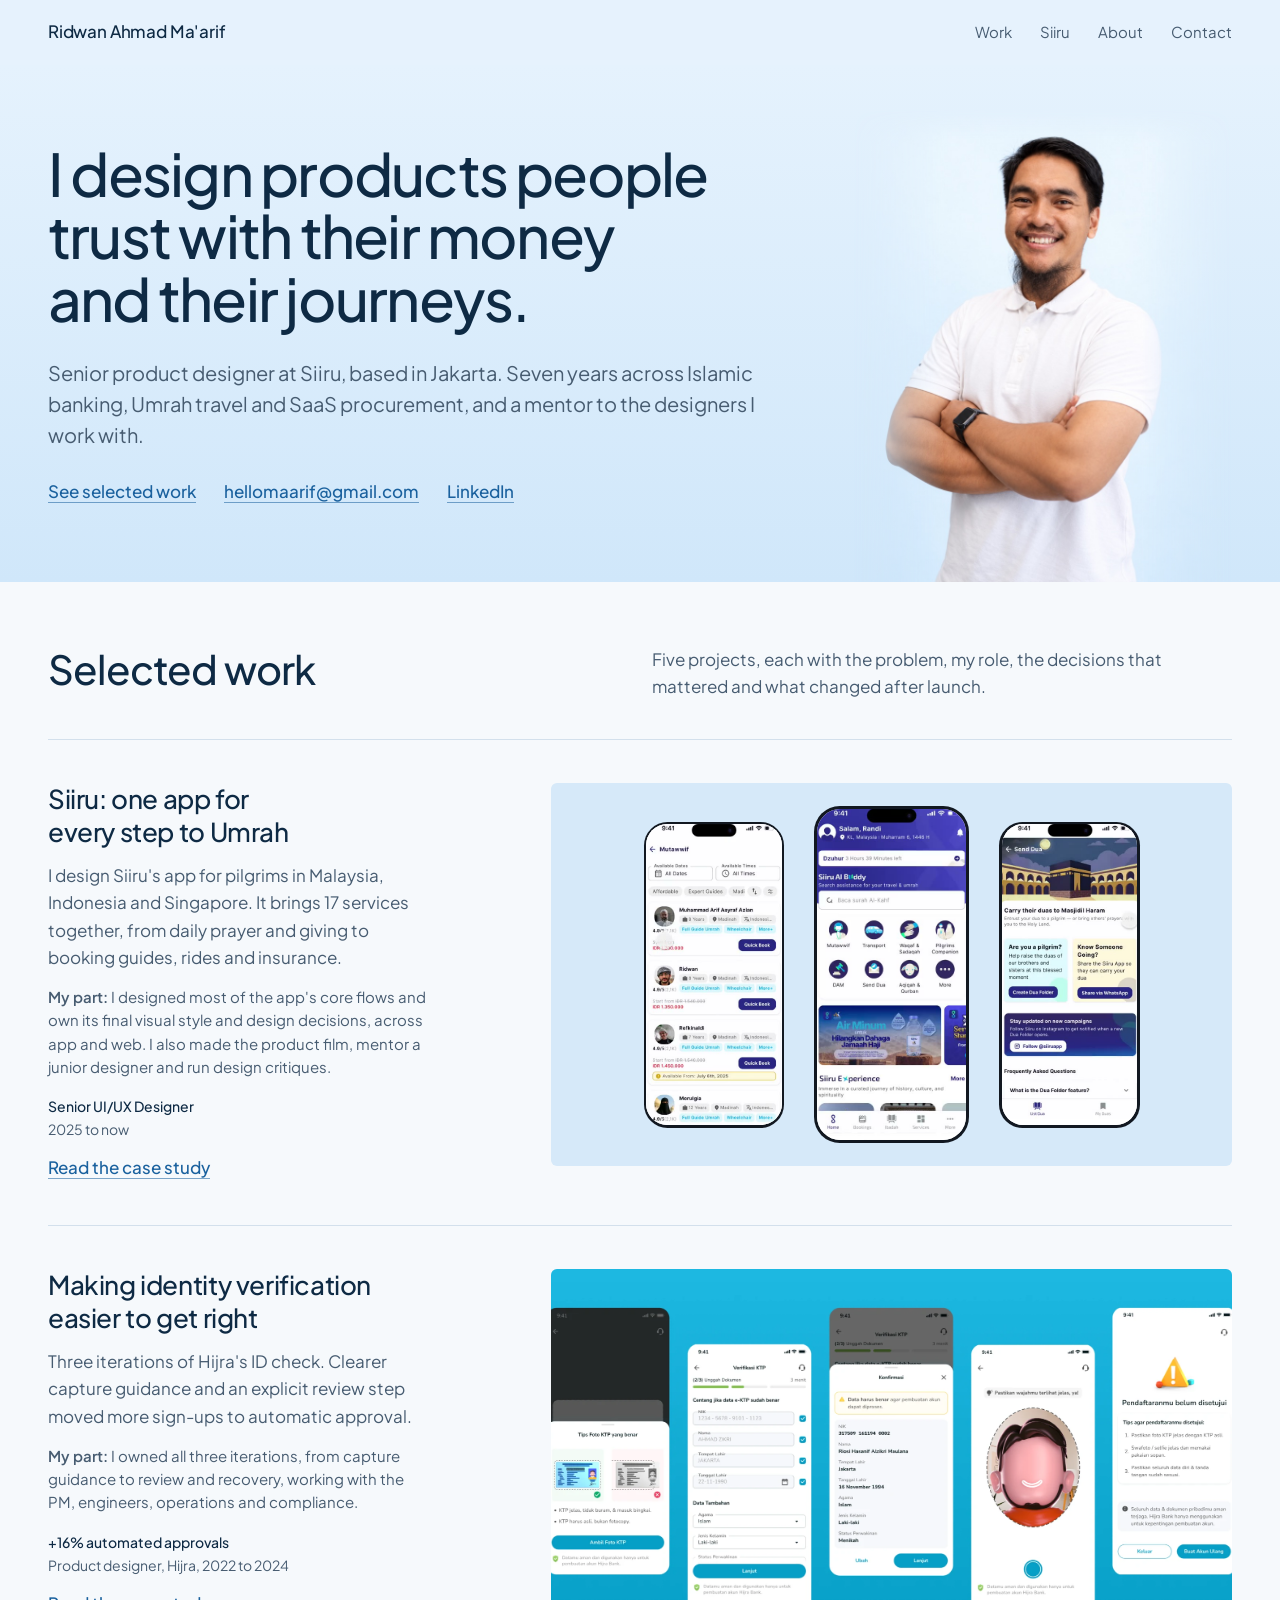
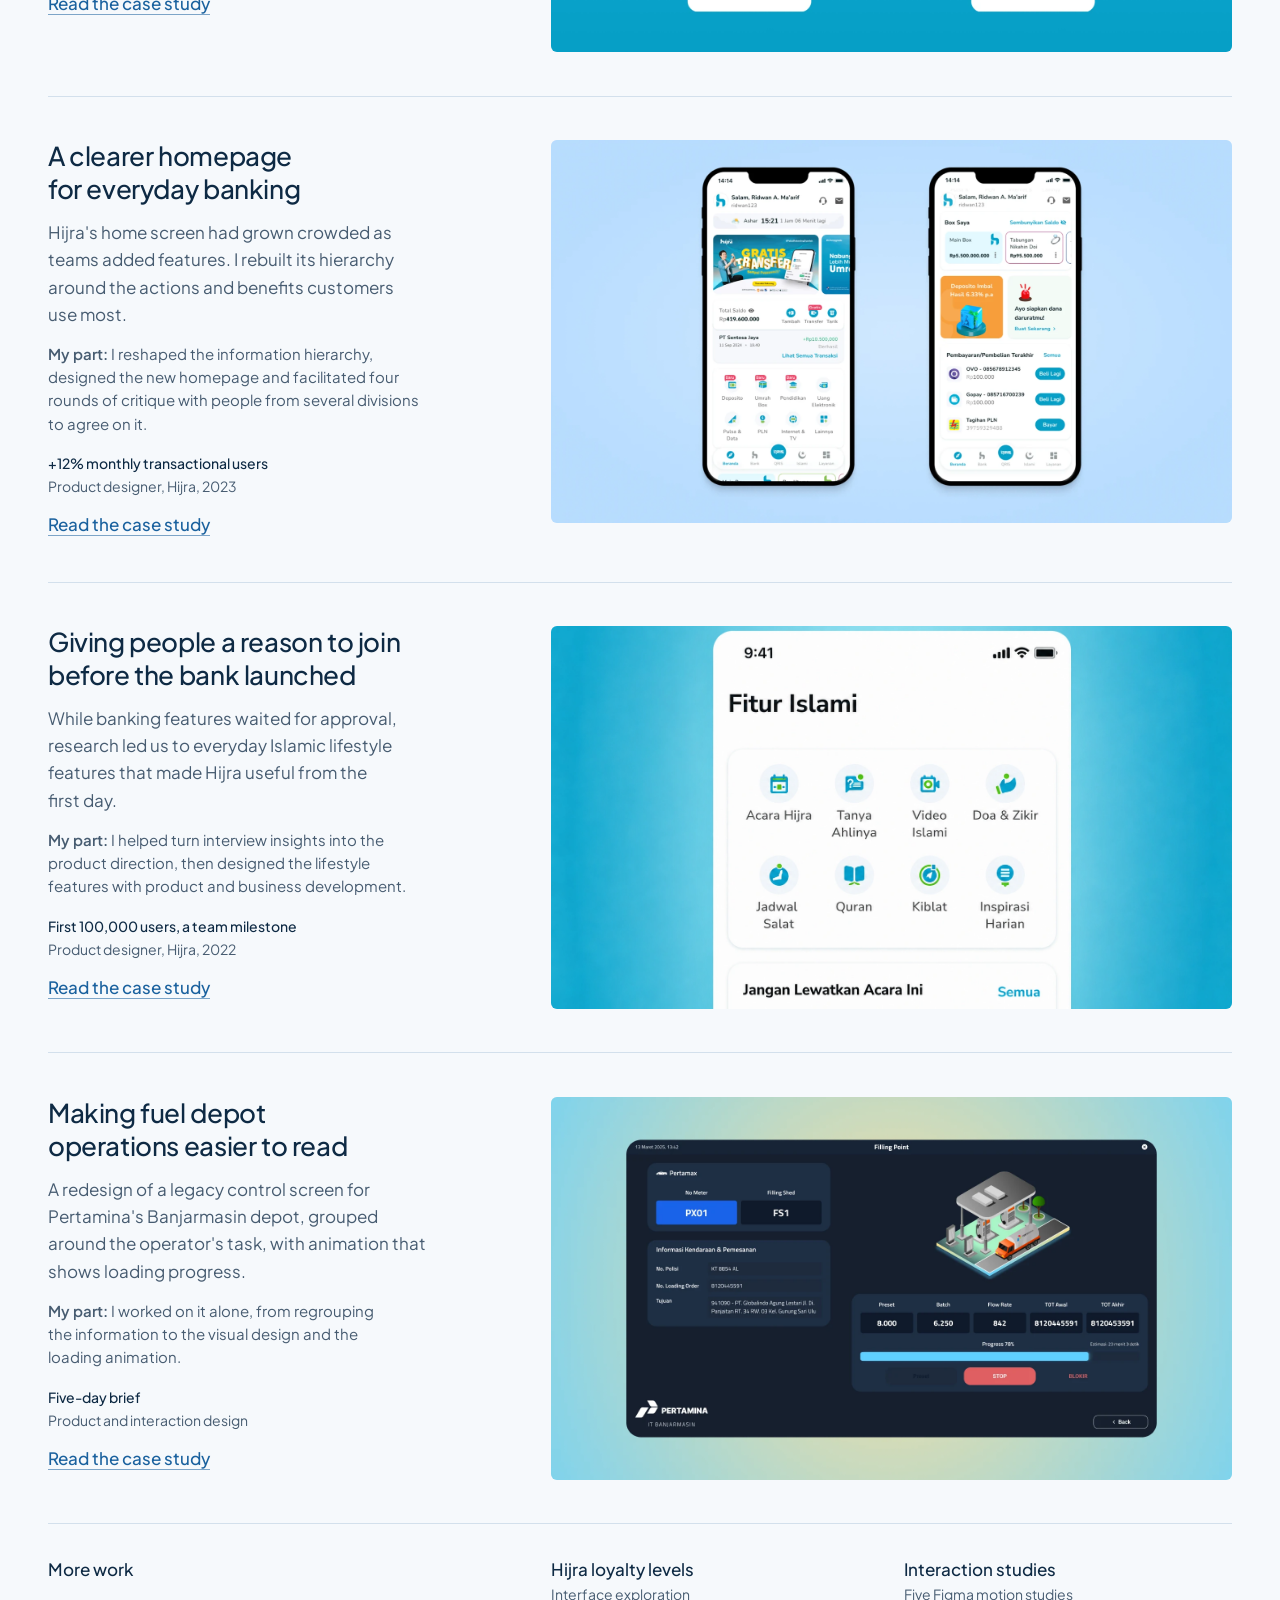
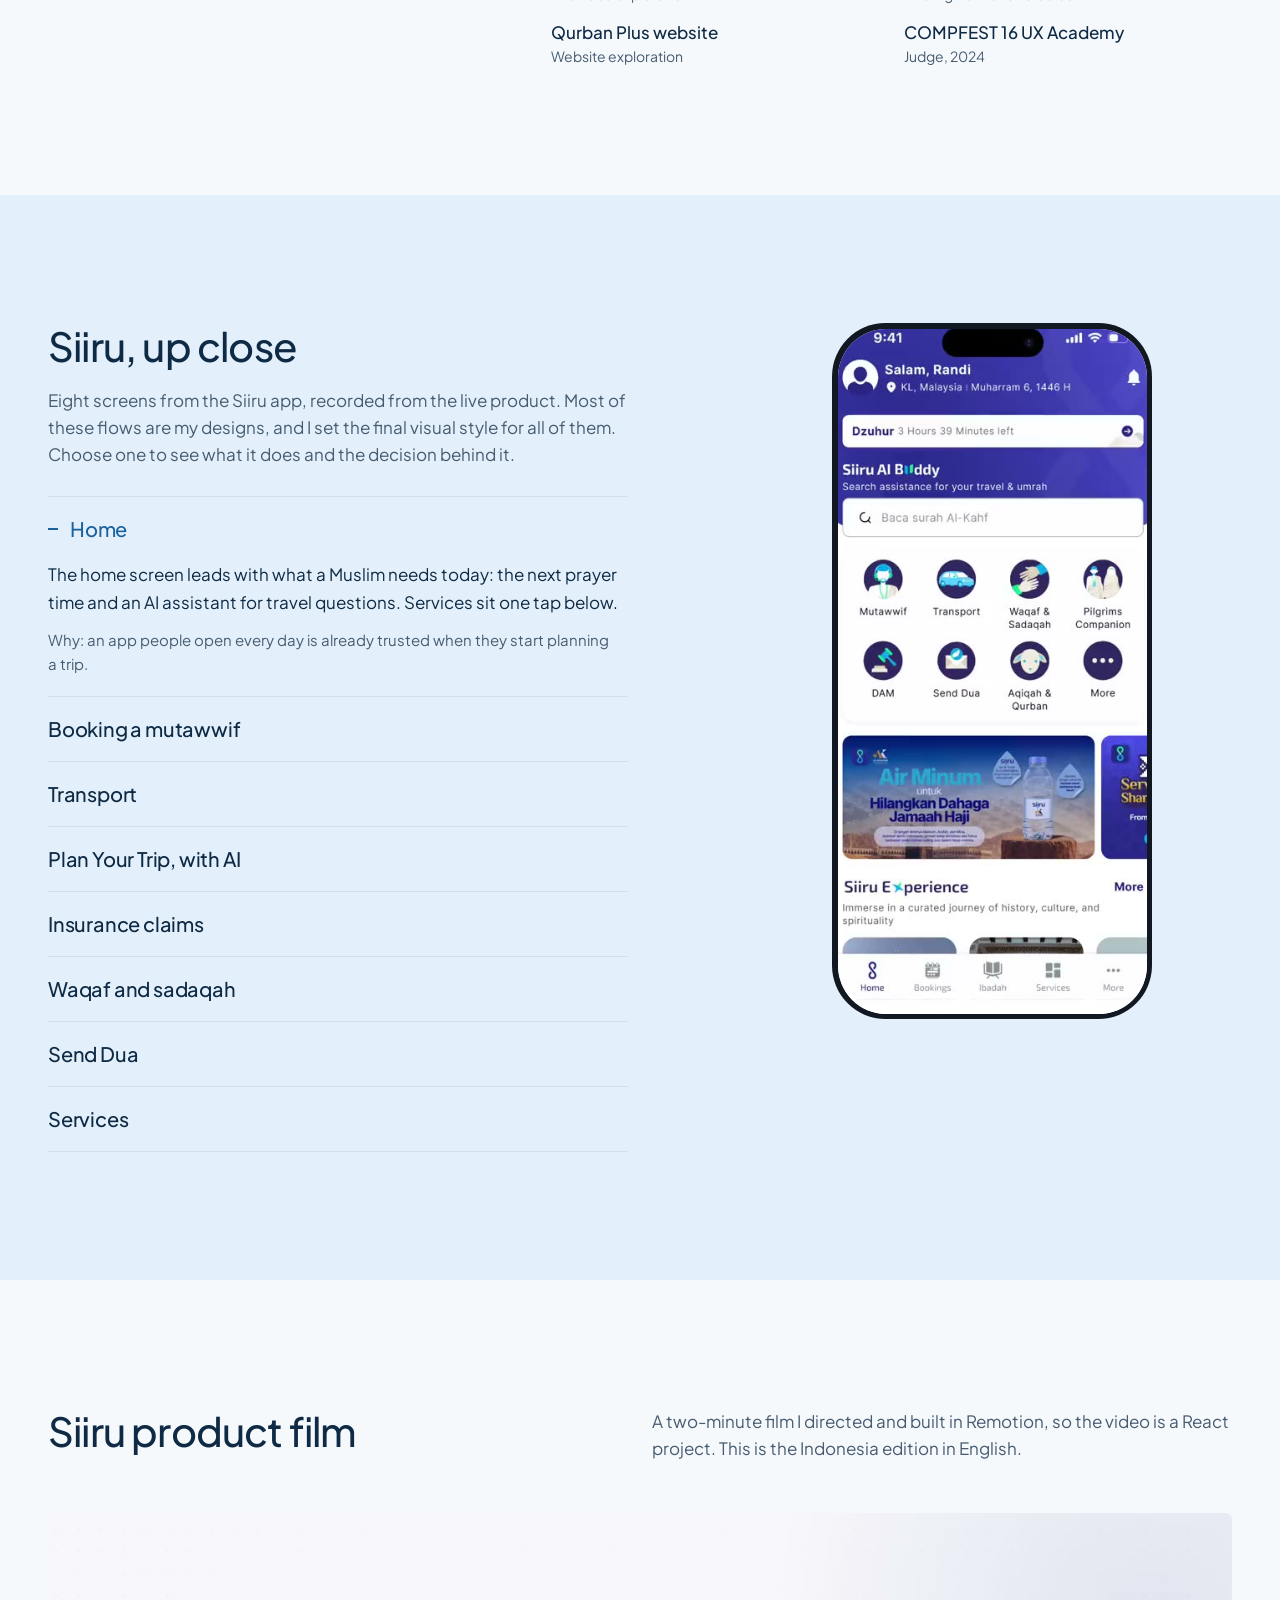
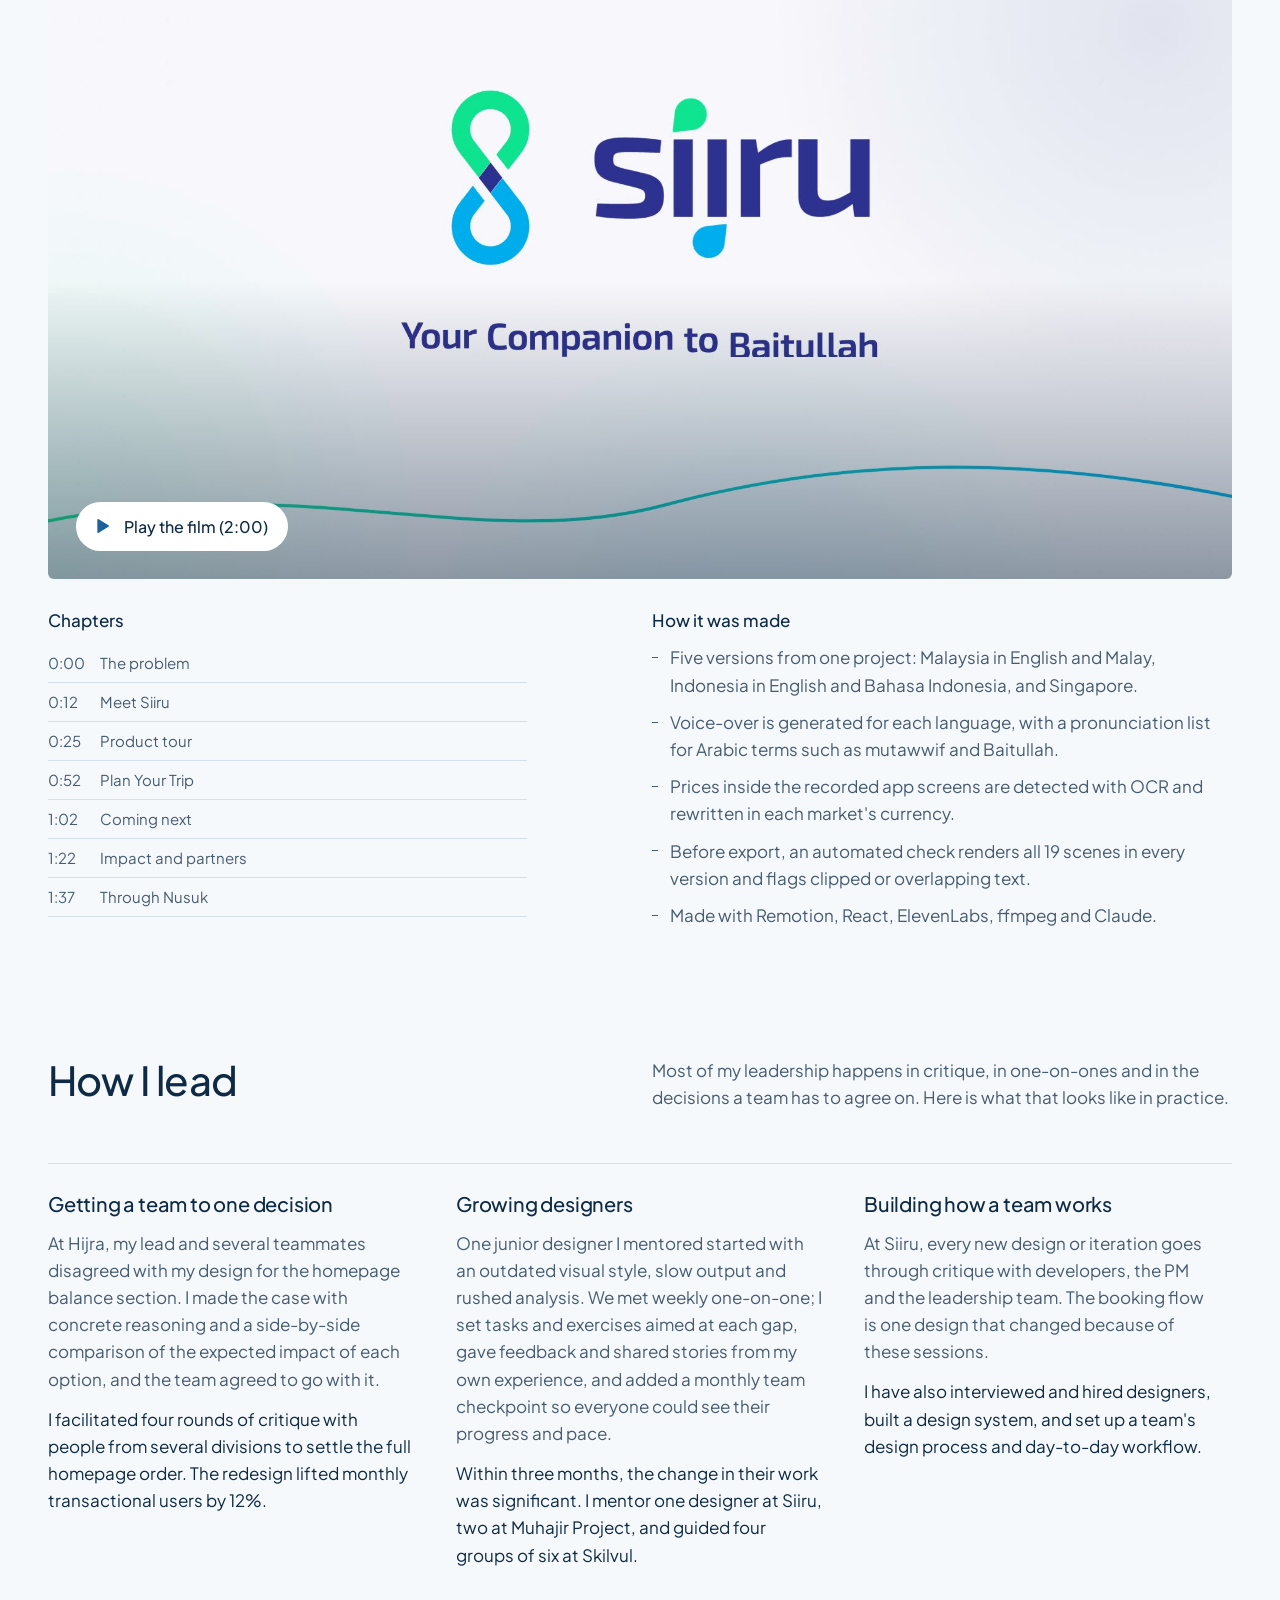
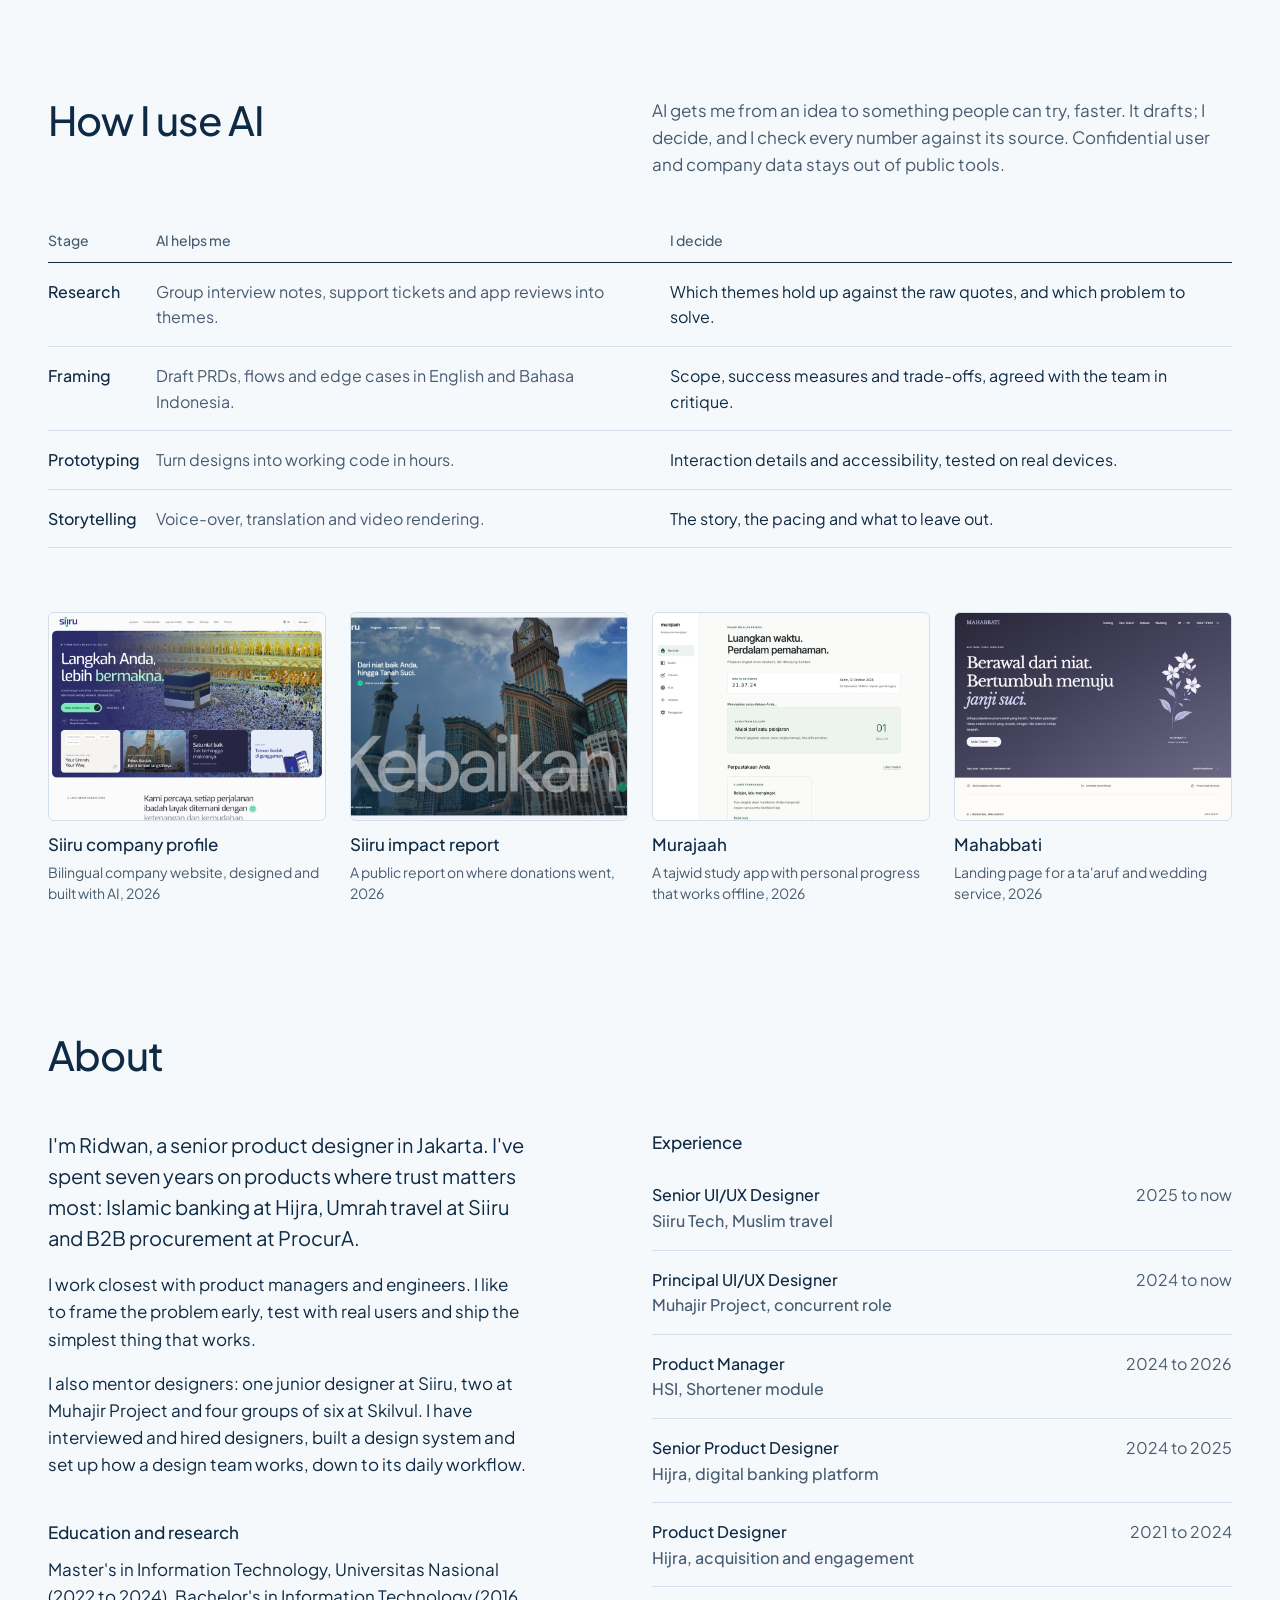
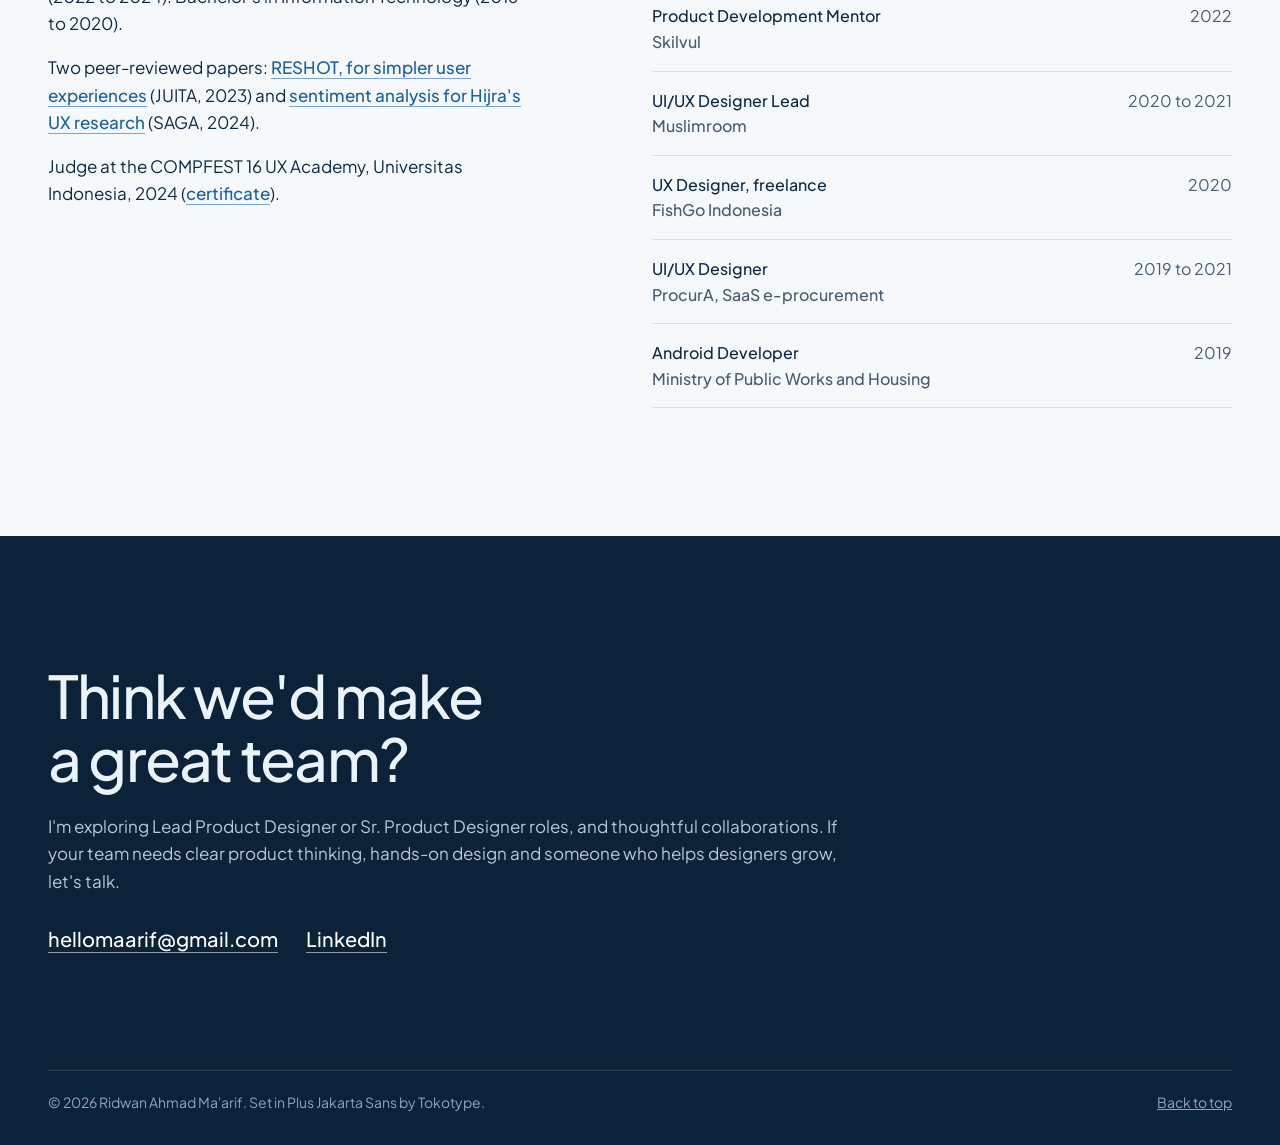
==== commit f4791383: "Update job role description in footer" ====
--- a/index.html
+++ b/index.html
@@ -379,7 +379,7 @@
   <footer class="contact" id="contact" aria-labelledby="contact-title">
     <div class="wrap">
       <h2 class="display" id="contact-title">Think we'd make a great team?</h2>
-      <p>I'm exploring Lead Product Designer and Design Manager roles, and thoughtful collaborations. If your team needs clear product thinking, hands-on design and someone who helps designers grow, let's talk.</p>
+      <p>I'm exploring Lead Product Designer or Sr. Product Designer roles, and thoughtful collaborations. If your team needs clear product thinking, hands-on design and someone who helps designers grow, let's talk.</p>
       <p class="links">
         <a class="link" href="mailto:hellomaarif@gmail.com">hellomaarif@gmail.com</a>
         <a class="link" href="https://www.linkedin.com/in/ridwanam/" rel="noopener">LinkedIn</a>
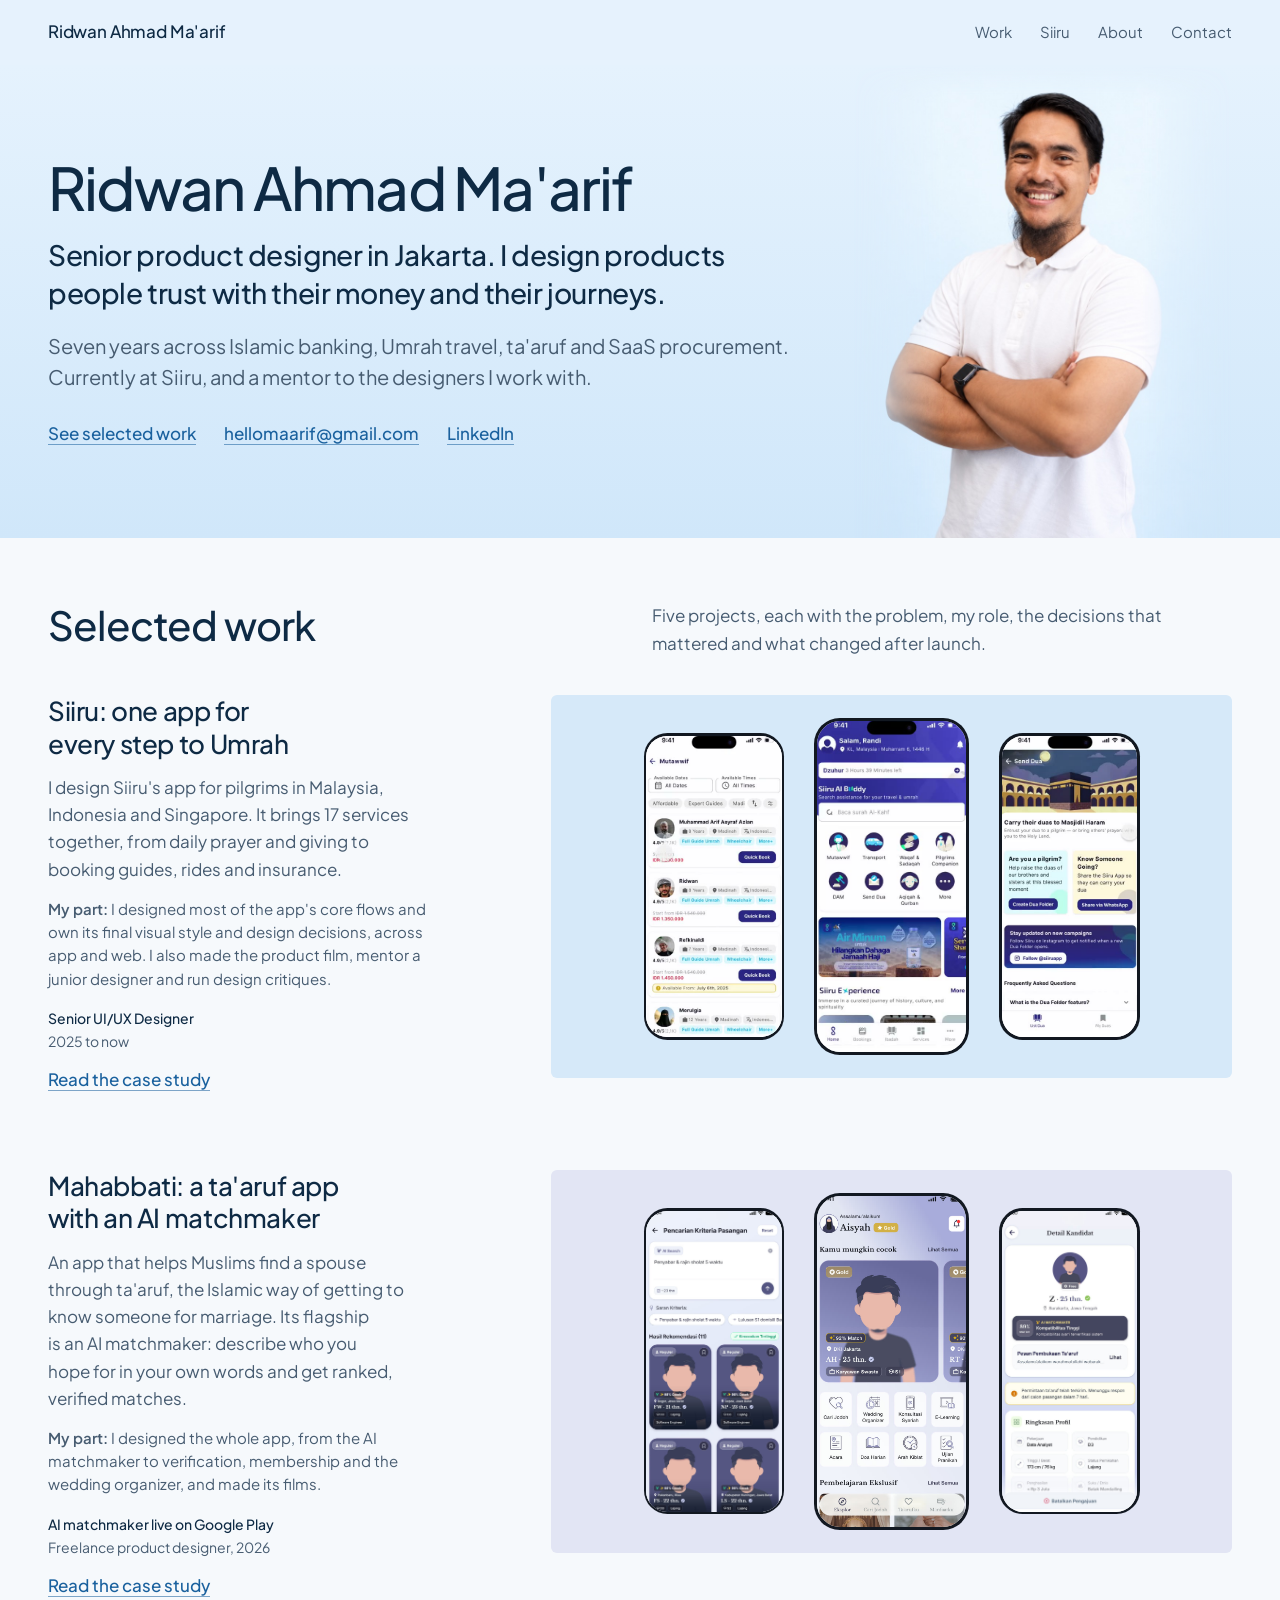
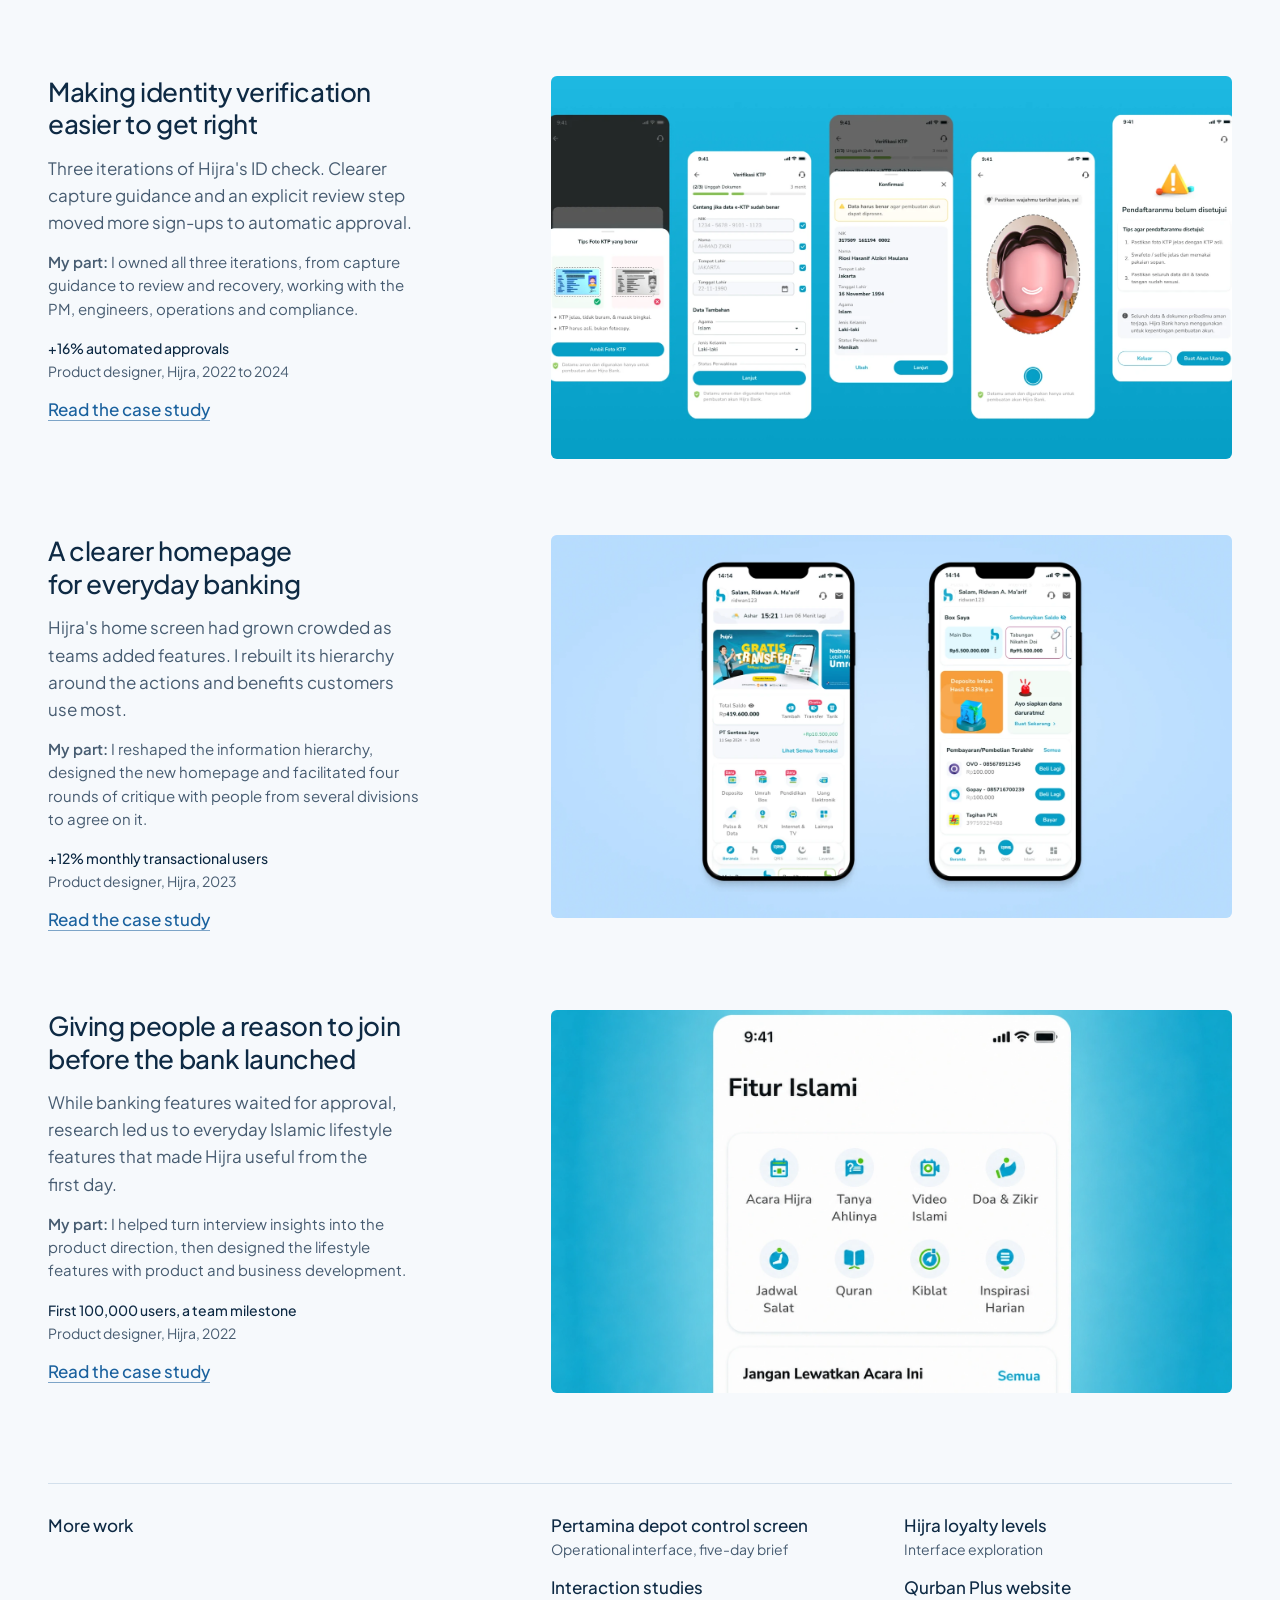
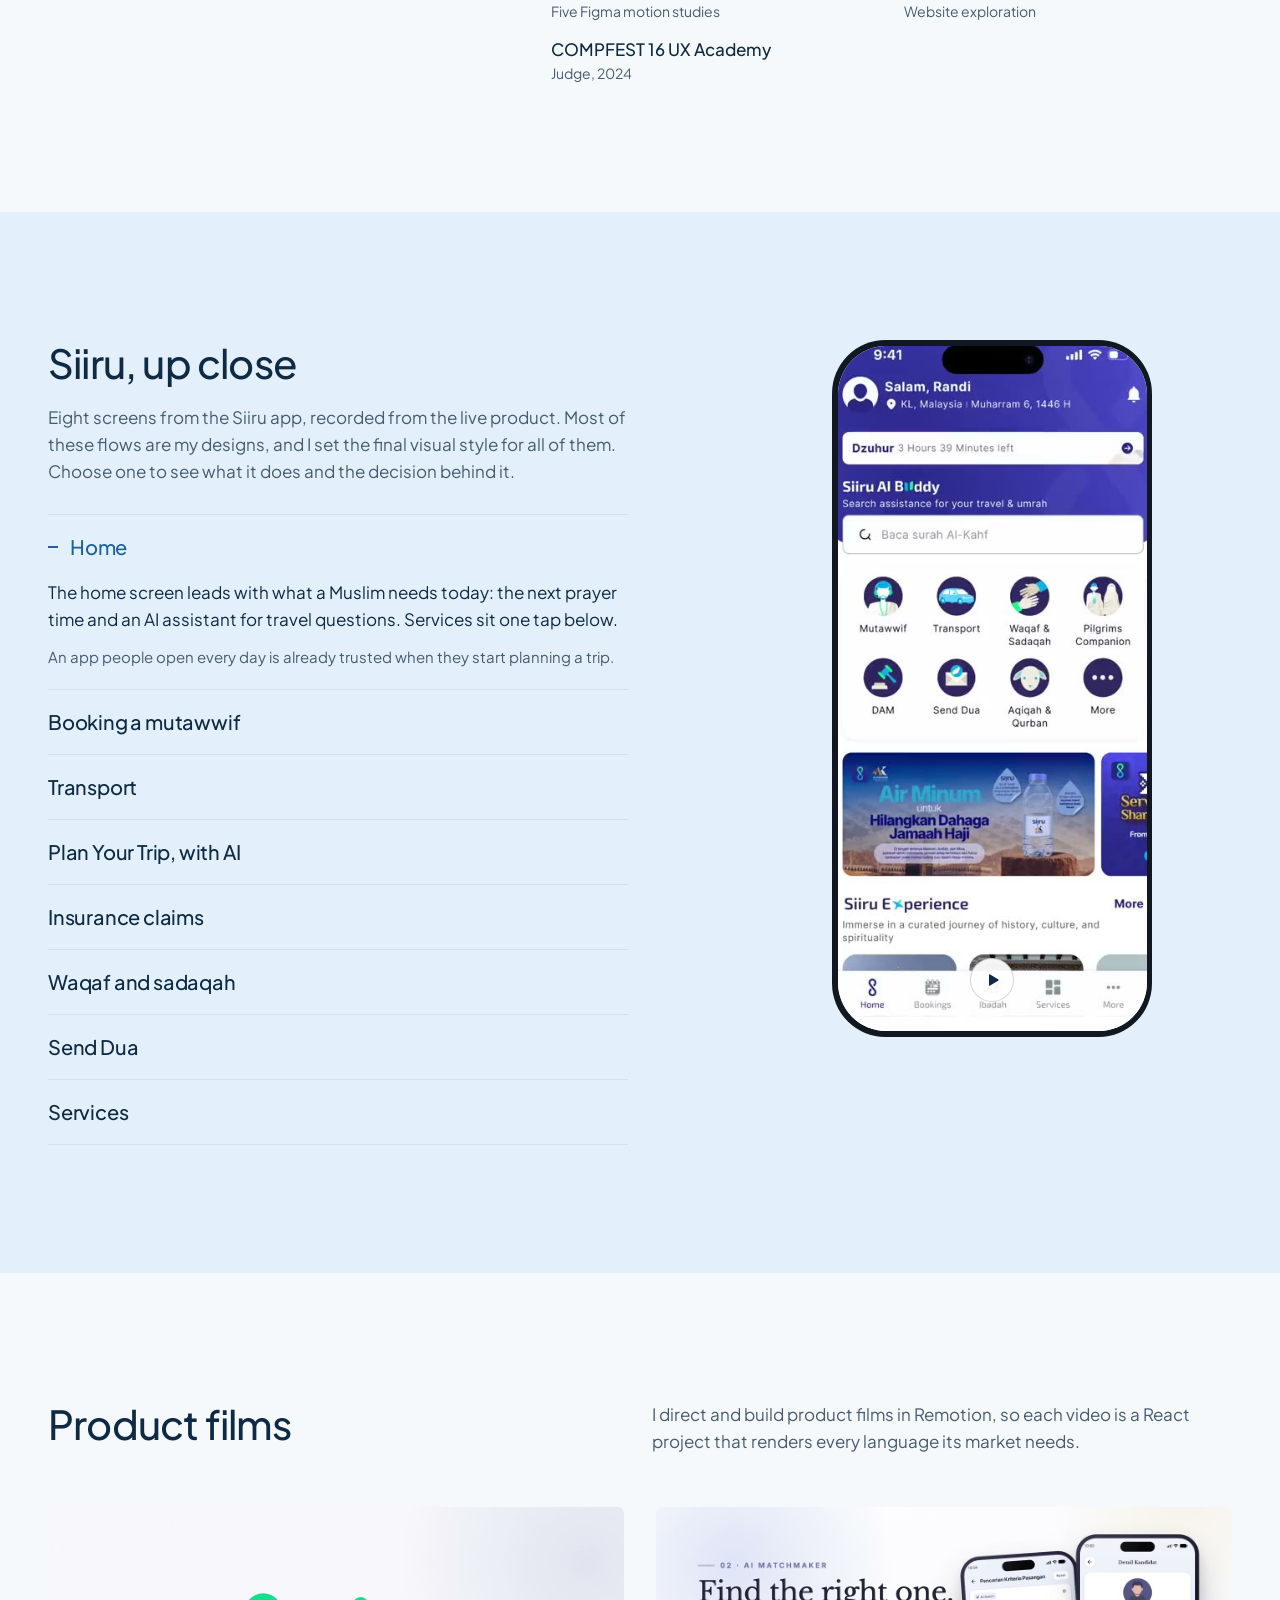
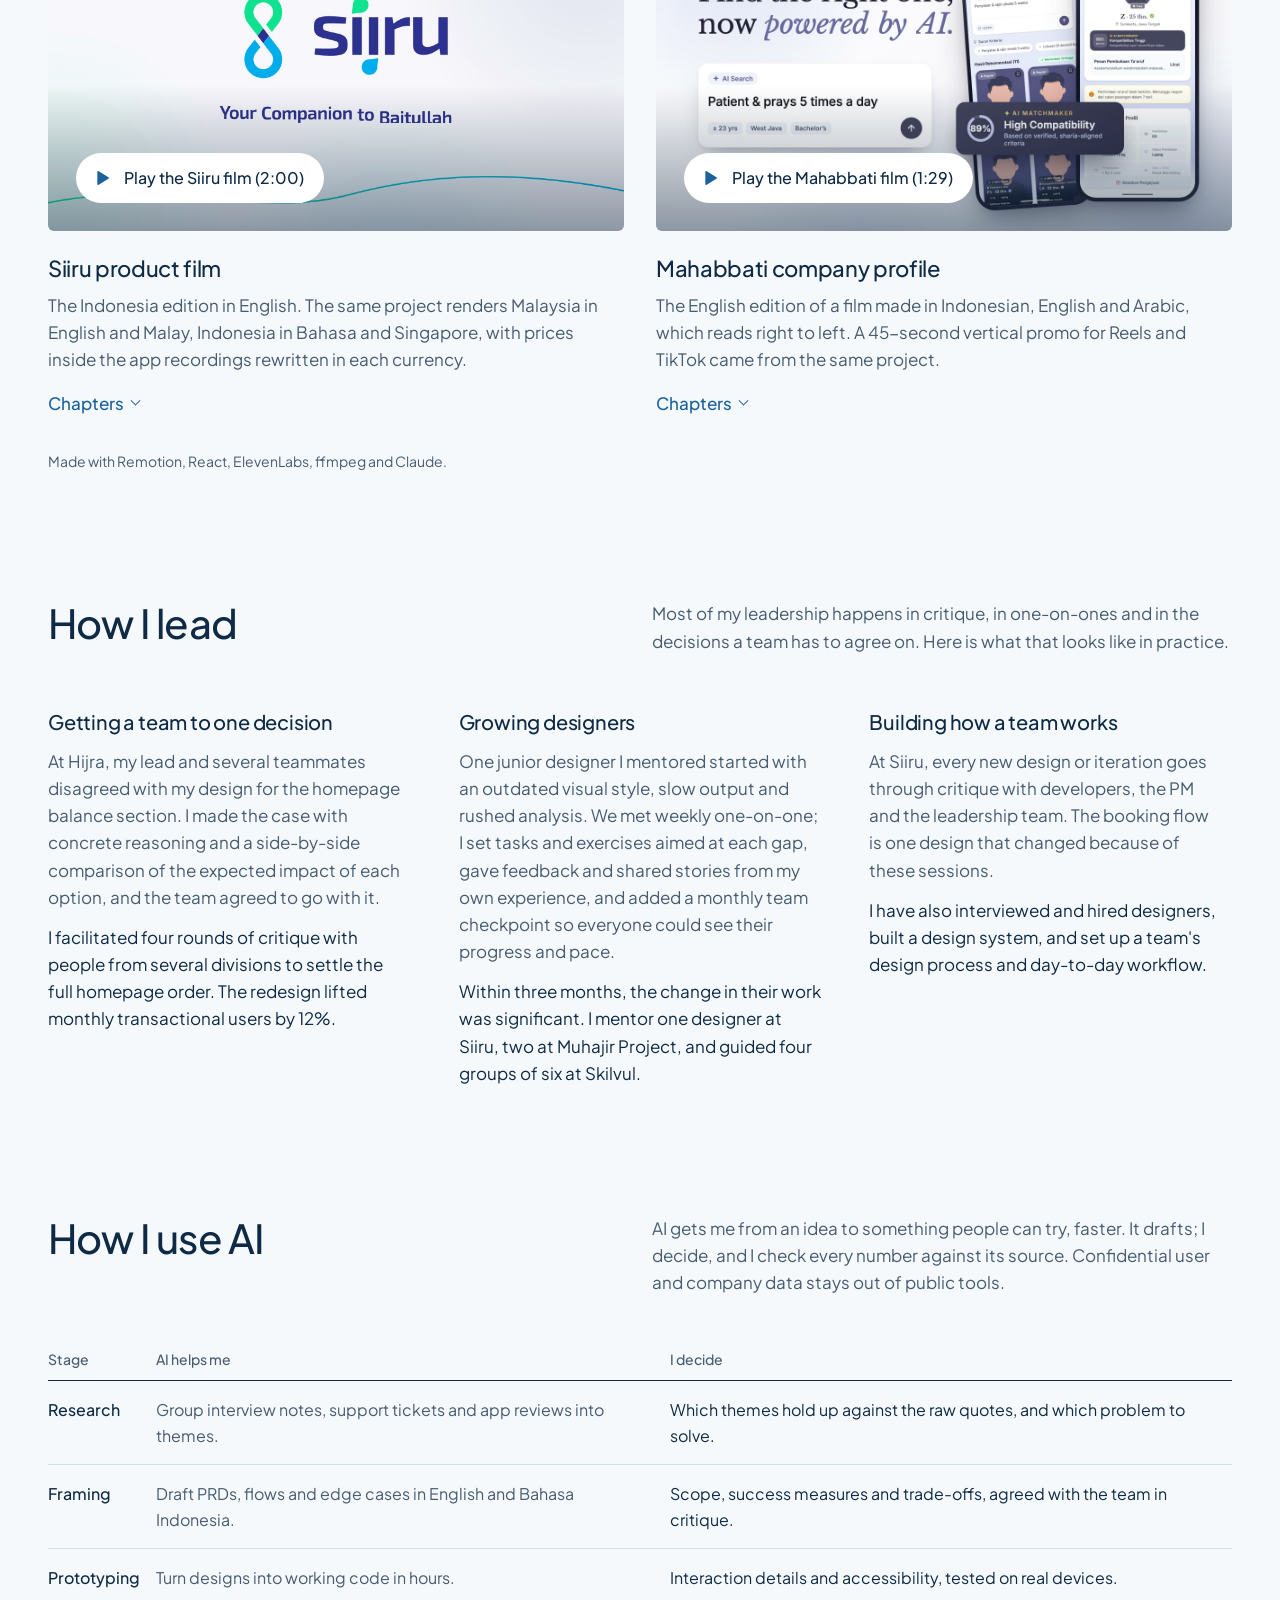
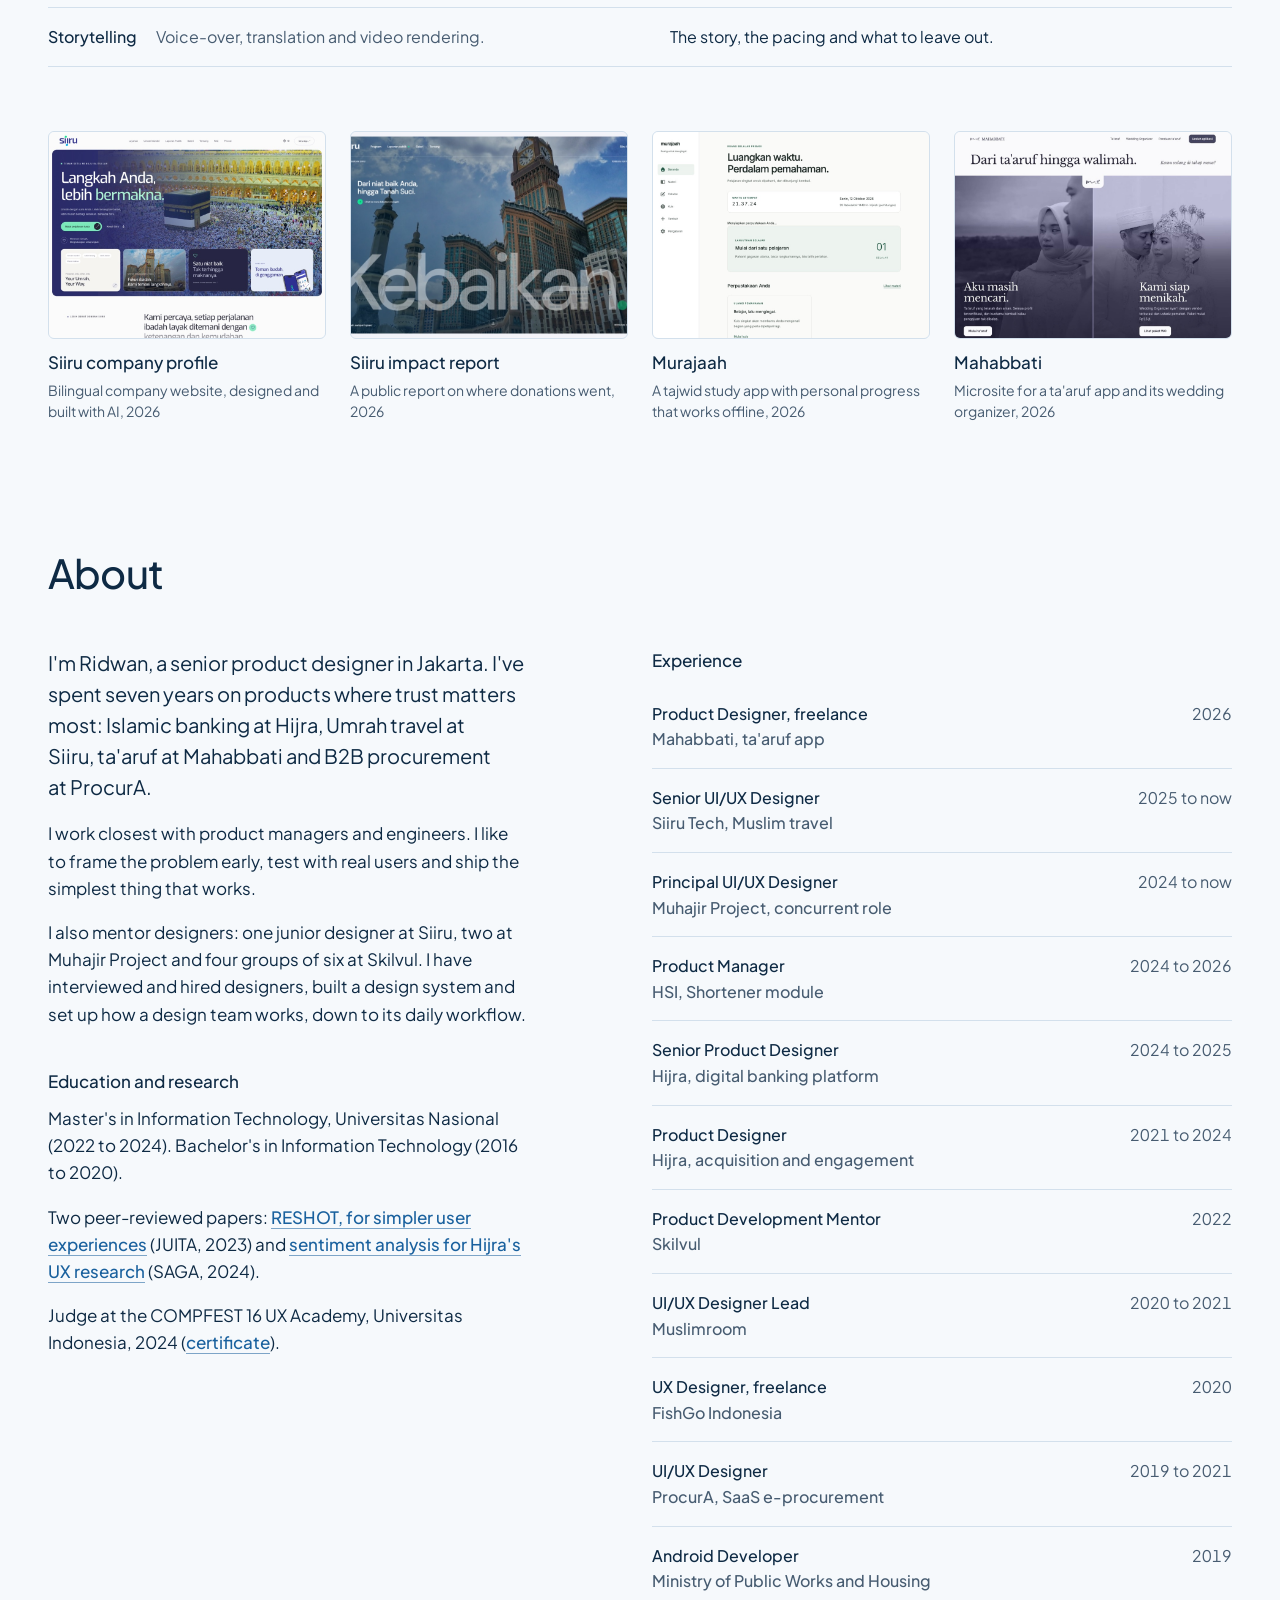
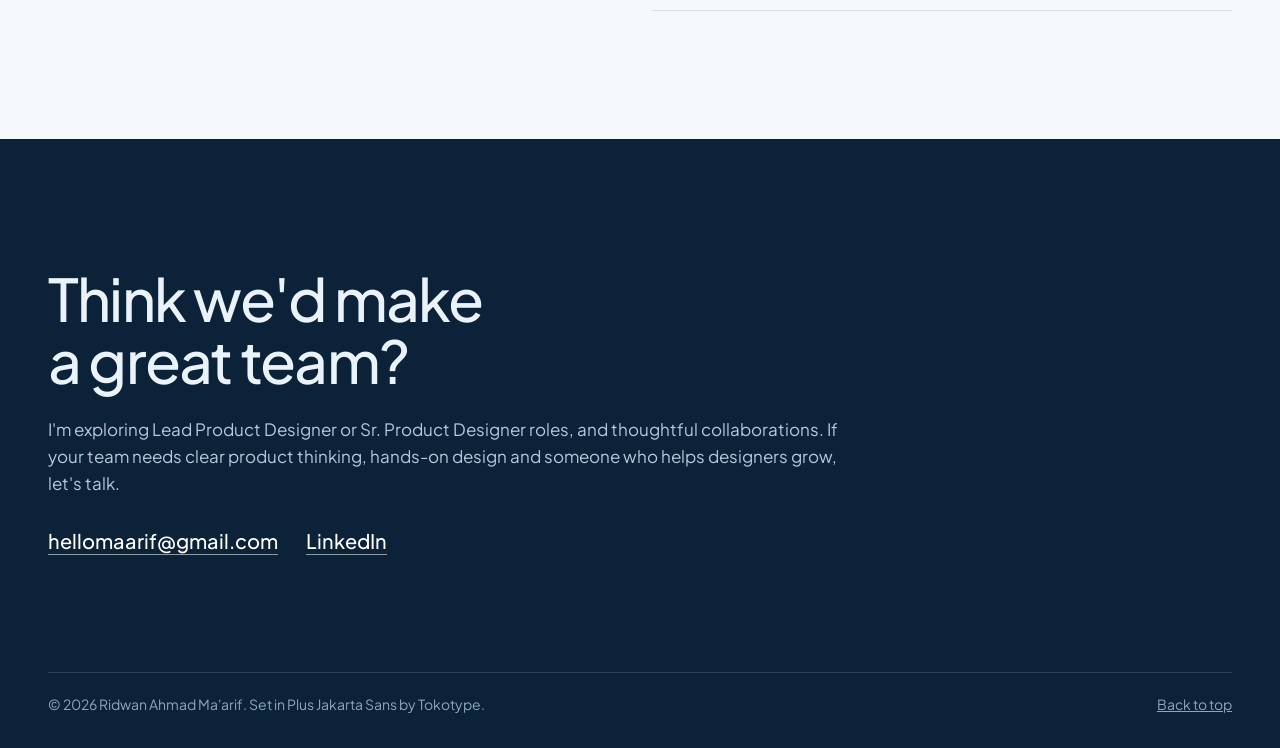
==== commit ab24c1c9: "Add Mahabbati case study and calm the media Mahabbati (freelance, 2026): a ta'aruf app with an AI ma" ====
--- a/index.html
+++ b/index.html
@@ -46,9 +46,10 @@
     <section class="hero" aria-labelledby="hero-title">
       <div class="wrap">
         <div class="hero-text">
-          <h1 class="display" id="hero-title" data-in style="--i:0">I design products people trust with their money and their journeys.</h1>
-          <p class="lead" data-in style="--i:1">Senior product designer at Siiru, based in Jakarta. Seven years across Islamic banking, Umrah travel and SaaS procurement, and a mentor to the designers I work with.</p>
-          <p class="links" data-in style="--i:2">
+          <h1 class="display" id="hero-title" data-in style="--i:0">Ridwan Ahmad Ma'arif</h1>
+          <p class="statement" data-in style="--i:1">Senior product designer in Jakarta. I design products people trust with their money and their journeys.</p>
+          <p class="lead" data-in style="--i:2">Seven years across Islamic banking, Umrah travel, ta'aruf and SaaS procurement. Currently at Siiru, and a mentor to the designers I work with.</p>
+          <p class="links" data-in style="--i:3">
             <a class="link" href="#work">See selected work</a>
             <a class="link" href="mailto:hellomaarif@gmail.com">hellomaarif@gmail.com</a>
             <a class="link" href="https://www.linkedin.com/in/ridwanam/" rel="noopener">LinkedIn</a>
@@ -76,10 +77,27 @@
               <span class="link cta">Read the case study</span>
             </div>
             <div class="work-media" data-vt="cover-siiru">
-              <div class="plate" aria-label="Three Siiru app screens: guide booking, home and Send Dua" role="img">
-                <div class="phone"><div class="phone-screen"><video src="assets/media/app-mutawwif.mp4" poster="assets/media/app-mutawwif.jpg" muted loop playsinline preload="none" data-autoplay></video></div></div>
-                <div class="phone"><div class="phone-screen"><video src="assets/media/app-home.mp4" poster="assets/media/app-home.jpg" muted loop playsinline preload="none" data-autoplay></video></div></div>
-                <div class="phone"><div class="phone-screen"><video src="assets/media/app-senddua.mp4" poster="assets/media/app-senddua.jpg" muted loop playsinline preload="none" data-autoplay></video></div></div>
+              <div class="plate" data-preview aria-label="Three Siiru app screens: guide booking, home and Send Dua" role="img">
+                <div class="phone"><div class="phone-screen"><video src="assets/media/app-mutawwif.mp4" poster="assets/media/app-mutawwif.jpg" muted playsinline preload="none"></video></div></div>
+                <div class="phone"><div class="phone-screen"><video src="assets/media/app-home.mp4" poster="assets/media/app-home.jpg" muted playsinline preload="none"></video></div></div>
+                <div class="phone"><div class="phone-screen"><video src="assets/media/app-senddua.mp4" poster="assets/media/app-senddua.jpg" muted playsinline preload="none"></video></div></div>
+              </div>
+            </div>
+          </a>
+
+          <a class="work" href="work/mahabbati.html">
+            <div class="work-text">
+              <h3 class="h3">Mahabbati: a ta'aruf app with an AI matchmaker</h3>
+              <p>An app that helps Muslims find a spouse through ta'aruf, the Islamic way of getting to know someone for marriage. Its flagship is an AI matchmaker: describe who you hope for in your own words and get ranked, verified matches.</p>
+              <p class="part"><strong>My part:</strong> I designed the whole app, from the AI matchmaker to verification, membership and the wedding organizer, and made its films.</p>
+              <p class="work-facts meta"><strong>AI matchmaker live on Google Play</strong><span>Freelance product designer, 2026</span></p>
+              <span class="link cta">Read the case study</span>
+            </div>
+            <div class="work-media" data-vt="cover-mahabbati">
+              <div class="plate plate--lavender" role="img" aria-label="Three Mahabbati app screens: the AI search, the home screen with match scores, and a candidate's compatibility">
+                <div class="phone"><div class="phone-screen"><img src="assets/img/mahabbati/ai.jpg" alt="" width="600" height="1347" loading="lazy" decoding="async"></div></div>
+                <div class="phone"><div class="phone-screen"><img src="assets/img/mahabbati/home.jpg" alt="" width="600" height="1306" loading="lazy" decoding="async"></div></div>
+                <div class="phone"><div class="phone-screen"><img src="assets/img/mahabbati/kandidat.jpg" alt="" width="600" height="1347" loading="lazy" decoding="async"></div></div>
               </div>
             </div>
           </a>
@@ -116,22 +134,12 @@
             </div>
             <div class="work-media" data-vt="cover-hijra-first-100k"><img src="assets/img/work/acquisition-cover-restored.webp" alt="Hijra's Islamic lifestyle features menu" width="1540" height="1021" loading="lazy" decoding="async"></div>
           </a>
-
-          <a class="work" href="work/pertamina-hmi.html">
-            <div class="work-text">
-              <h3 class="h3">Making fuel depot operations easier to read</h3>
-              <p>A redesign of a legacy control screen for Pertamina's Banjarmasin depot, grouped around the operator's task, with animation that shows loading progress.</p>
-              <p class="part"><strong>My part:</strong> I worked on it alone, from regrouping the information to the visual design and the loading animation.</p>
-              <p class="work-facts meta"><strong>Five-day brief</strong><span>Product and interaction design</span></p>
-              <span class="link cta">Read the case study</span>
-            </div>
-            <div class="work-media" data-vt="cover-pertamina-hmi"><img src="assets/img/work/pertamina-cover.webp" alt="Redesigned dark control screen with a tanker loading illustration" width="1664" height="1104" loading="lazy" decoding="async"></div>
-          </a>
         </div>
 
         <div class="more">
           <h3>More work</h3>
           <ul>
+            <li><a href="work/pertamina-hmi.html"><span class="t">Pertamina depot control screen</span><span class="meta">Operational interface, five-day brief</span></a></li>
             <li><a href="work/hijra-loyalty.html"><span class="t">Hijra loyalty levels</span><span class="meta">Interface exploration</span></a></li>
             <li><a href="work/interaction-studies.html"><span class="t">Interaction studies</span><span class="meta">Five Figma motion studies</span></a></li>
             <li><a href="work/qurban-plus.html"><span class="t">Qurban Plus website</span><span class="meta">Website exploration</span></a></li>
@@ -151,119 +159,137 @@
             <li class="design">
               <button type="button" aria-expanded="true" aria-controls="d-home"><span>Home</span></button>
               <div class="design-body" id="d-home"><div>
-                <div class="phone design-phone"><div class="phone-screen"><video src="assets/media/app-home.mp4" poster="assets/media/app-home.jpg" muted loop playsinline preload="none" data-autoplay></video></div></div>
+                <div class="phone design-phone" data-clip="Home"><div class="phone-screen"><video src="assets/media/app-home.mp4" poster="assets/media/app-home.jpg" muted playsinline preload="none"></video></div><button class="clip-btn" type="button"></button></div>
                 <p>The home screen leads with what a Muslim needs today: the next prayer time and an AI assistant for travel questions. Services sit one tap below.</p>
-                <p>Why: an app people open every day is already trusted when they start planning a trip.</p>
+                <p>An app people open every day is already trusted when they start planning a trip.</p>
               </div></div>
             </li>
             <li class="design">
               <button type="button" aria-expanded="false" aria-controls="d-mutawwif"><span>Booking a mutawwif</span></button>
               <div class="design-body" id="d-mutawwif"><div>
-                <div class="phone design-phone"><div class="phone-screen"><video src="assets/media/app-mutawwif.mp4" poster="assets/media/app-mutawwif.jpg" muted loop playsinline preload="none" data-autoplay></video></div></div>
+                <div class="phone design-phone" data-clip="Booking a mutawwif"><div class="phone-screen"><video src="assets/media/app-mutawwif.mp4" poster="assets/media/app-mutawwif.jpg" muted playsinline preload="none"></video></div><button class="clip-btn" type="button"></button></div>
                 <p>Each guide card shows years of experience, city, languages, rating, wheelchair support and a starting price, with Quick Book on the card itself.</p>
-                <p>Why: people compare guides without opening every profile. I wrote a think-aloud usability test with SUS scoring for this flow.</p>
+                <p>People compare guides without opening every profile. I wrote a think-aloud usability test with SUS scoring for this flow.</p>
               </div></div>
             </li>
             <li class="design">
               <button type="button" aria-expanded="false" aria-controls="d-transport"><span>Transport</span></button>
               <div class="design-body" id="d-transport"><div>
-                <div class="phone design-phone"><div class="phone-screen"><video src="assets/media/app-transport.mp4" poster="assets/media/app-transport.jpg" muted loop playsinline preload="none" data-autoplay></video></div></div>
+                <div class="phone design-phone" data-clip="Transport"><div class="phone-screen"><video src="assets/media/app-transport.mp4" poster="assets/media/app-transport.jpg" muted playsinline preload="none"></video></div><button class="clip-btn" type="button"></button></div>
                 <p>Cars are listed by seats and luggage space before price, with a certified driver badge on every option.</p>
-                <p>Why: pilgrims travel as families with heavy bags, so capacity decides the booking.</p>
+                <p>Pilgrims travel as families with heavy bags, so capacity decides the booking.</p>
               </div></div>
             </li>
             <li class="design">
               <button type="button" aria-expanded="false" aria-controls="d-plan"><span>Plan Your Trip, with AI</span></button>
               <div class="design-body" id="d-plan"><div>
-                <div class="phone design-phone"><div class="phone-screen"><video src="assets/media/app-plantrip.mp4" poster="assets/media/app-plantrip.jpg" muted loop playsinline preload="none" data-autoplay></video></div></div>
+                <div class="phone design-phone" data-clip="Plan Your Trip, with AI"><div class="phone-screen"><video src="assets/media/app-plantrip.mp4" poster="assets/media/app-plantrip.jpg" muted playsinline preload="none"></video></div><button class="clip-btn" type="button"></button></div>
                 <p>A few plain questions replace an empty prompt. While the plan is built, the app shows what it is doing: finding places in Madinah, fitting prayer times, planning the route.</p>
-                <p>Why: guided input gives better results, and visible steps make the plan easier to trust. Planning a DIY Umrah can otherwise take 40 to 60 hours.</p>
+                <p>Guided input gives better results, and visible steps make the plan easier to trust. Planning a DIY Umrah can otherwise take 40 to 60 hours.</p>
               </div></div>
             </li>
             <li class="design">
               <button type="button" aria-expanded="false" aria-controls="d-insurance"><span>Insurance claims</span></button>
               <div class="design-body" id="d-insurance"><div>
-                <div class="phone design-phone"><div class="phone-screen"><video src="assets/media/app-insurance.mp4" poster="assets/media/app-insurance.jpg" muted loop playsinline preload="none" data-autoplay></video></div></div>
+                <div class="phone design-phone" data-clip="Insurance claims"><div class="phone-screen"><video src="assets/media/app-insurance.mp4" poster="assets/media/app-insurance.jpg" muted playsinline preload="none"></video></div><button class="clip-btn" type="button"></button></div>
                 <p>The claim is the starting point. Active protection, the claim deadline and three steps (choose, fill in, submit) are on the first screen.</p>
-                <p>Why: people file claims while stressed and far from home.</p>
+                <p>People file claims while stressed and far from home.</p>
               </div></div>
             </li>
             <li class="design">
               <button type="button" aria-expanded="false" aria-controls="d-sadaqah"><span>Waqaf and sadaqah</span></button>
               <div class="design-body" id="d-sadaqah"><div>
-                <div class="phone design-phone"><div class="phone-screen"><video src="assets/media/app-sadaqah.mp4" poster="assets/media/app-sadaqah.jpg" muted loop playsinline preload="none" data-autoplay></video></div></div>
+                <div class="phone design-phone" data-clip="Waqaf and sadaqah"><div class="phone-screen"><video src="assets/media/app-sadaqah.mp4" poster="assets/media/app-sadaqah.jpg" muted playsinline preload="none"></video></div><button class="clip-btn" type="button"></button></div>
                 <p>Each gift is a concrete item with a price, such as an iftar food pack at Masjidil Haram, with a single Donate button.</p>
-                <p>Why: a specific gift is easier to decide on than an open amount.</p>
+                <p>A specific gift is easier to decide on than an open amount.</p>
               </div></div>
             </li>
             <li class="design">
               <button type="button" aria-expanded="false" aria-controls="d-dua"><span>Send Dua</span></button>
               <div class="design-body" id="d-dua"><div>
-                <div class="phone design-phone"><div class="phone-screen"><video src="assets/media/app-senddua.mp4" poster="assets/media/app-senddua.jpg" muted loop playsinline preload="none" data-autoplay></video></div></div>
+                <div class="phone design-phone" data-clip="Send Dua"><div class="phone-screen"><video src="assets/media/app-senddua.mp4" poster="assets/media/app-senddua.jpg" muted playsinline preload="none"></video></div><button class="clip-btn" type="button"></button></div>
                 <p>Pilgrims create a dua folder, and friends and family add their duas through a WhatsApp link.</p>
-                <p>Why: it builds on a tradition people already practise, and every shared link brings someone new to the app.</p>
+                <p>It builds on a tradition people already practise, and every shared link brings someone new to the app.</p>
               </div></div>
             </li>
             <li class="design">
               <button type="button" aria-expanded="false" aria-controls="d-services"><span>Services</span></button>
               <div class="design-body" id="d-services"><div>
-                <div class="phone design-phone"><div class="phone-screen"><video src="assets/media/app-services.mp4" poster="assets/media/app-services.jpg" muted loop playsinline preload="none" data-autoplay></video></div></div>
+                <div class="phone design-phone" data-clip="Services"><div class="phone-screen"><video src="assets/media/app-services.mp4" poster="assets/media/app-services.jpg" muted playsinline preload="none"></video></div><button class="clip-btn" type="button"></button></div>
                 <p>Seventeen services are grouped by what people want to do: worship, travel and protection, with New and Soon labels.</p>
-                <p>Why: the catalogue can keep growing without becoming hard to scan.</p>
+                <p>The catalogue can keep growing without becoming hard to scan.</p>
               </div></div>
             </li>
           </ul>
         </div>
-        <div class="viewer-stage" aria-hidden="true">
+        <div class="viewer-stage">
           <div class="phone"><div class="phone-screen">
-            <video src="assets/media/app-home.mp4" poster="assets/media/app-home.jpg" muted loop playsinline preload="none"></video>
-            <video src="assets/media/app-mutawwif.mp4" poster="assets/media/app-mutawwif.jpg" muted loop playsinline preload="none"></video>
-            <video src="assets/media/app-transport.mp4" poster="assets/media/app-transport.jpg" muted loop playsinline preload="none"></video>
-            <video src="assets/media/app-plantrip.mp4" poster="assets/media/app-plantrip.jpg" muted loop playsinline preload="none"></video>
-            <video src="assets/media/app-insurance.mp4" poster="assets/media/app-insurance.jpg" muted loop playsinline preload="none"></video>
-            <video src="assets/media/app-sadaqah.mp4" poster="assets/media/app-sadaqah.jpg" muted loop playsinline preload="none"></video>
-            <video src="assets/media/app-senddua.mp4" poster="assets/media/app-senddua.jpg" muted loop playsinline preload="none"></video>
-            <video src="assets/media/app-services.mp4" poster="assets/media/app-services.jpg" muted loop playsinline preload="none"></video>
-          </div></div>
-        </div>
-      </div>
-    </section>
-
-    <!-- Product film -->
+            <video src="assets/media/app-home.mp4" poster="assets/media/app-home.jpg" muted playsinline aria-hidden="true" preload="none"></video>
+            <video src="assets/media/app-mutawwif.mp4" poster="assets/media/app-mutawwif.jpg" muted playsinline aria-hidden="true" preload="none"></video>
+            <video src="assets/media/app-transport.mp4" poster="assets/media/app-transport.jpg" muted playsinline aria-hidden="true" preload="none"></video>
+            <video src="assets/media/app-plantrip.mp4" poster="assets/media/app-plantrip.jpg" muted playsinline aria-hidden="true" preload="none"></video>
+            <video src="assets/media/app-insurance.mp4" poster="assets/media/app-insurance.jpg" muted playsinline aria-hidden="true" preload="none"></video>
+            <video src="assets/media/app-sadaqah.mp4" poster="assets/media/app-sadaqah.jpg" muted playsinline aria-hidden="true" preload="none"></video>
+            <video src="assets/media/app-senddua.mp4" poster="assets/media/app-senddua.jpg" muted playsinline aria-hidden="true" preload="none"></video>
+            <video src="assets/media/app-services.mp4" poster="assets/media/app-services.jpg" muted playsinline aria-hidden="true" preload="none"></video>
+          </div><button class="clip-btn" type="button"></button></div>
+        </div>
+      </div>
+    </section>
+
+    <!-- Product films -->
     <section class="section" id="film" aria-labelledby="film-title">
       <div class="wrap">
         <div class="section-head">
-          <h2 class="h2" id="film-title">Siiru product film</h2>
-          <p>A two-minute film I directed and built in Remotion, so the video is a React project. This is the Indonesia edition in English.</p>
-        </div>
-        <div class="film" data-film data-src="assets/media/siiru-showreel-id-en.mp4" data-captions="assets/media/siiru-showreel-en.vtt">
-          <video src="assets/media/siiru-showreel-teaser.mp4" poster="assets/media/siiru-showreel-poster.jpg" muted loop playsinline preload="none" data-autoplay aria-label="Siiru product film, Indonesia edition in English"></video>
-          <button class="film-play" type="button"><span><svg viewBox="0 0 24 24" fill="currentColor" aria-hidden="true"><path d="M8 5.5v13a1 1 0 0 0 1.5.86l10.6-6.5a1 1 0 0 0 0-1.72L9.5 4.64A1 1 0 0 0 8 5.5Z"/></svg>Play the film (2:00)</span></button>
-        </div>
-        <div class="film-meta">
-          <div class="chapters">
-            <h3>Chapters</h3>
-            <ol>
-              <li><button type="button" data-at="0"><span>0:00</span>The problem</button></li>
-              <li><button type="button" data-at="12.5"><span>0:12</span>Meet Siiru</button></li>
-              <li><button type="button" data-at="25"><span>0:25</span>Product tour</button></li>
-              <li><button type="button" data-at="52.5"><span>0:52</span>Plan Your Trip</button></li>
-              <li><button type="button" data-at="62.5"><span>1:02</span>Coming next</button></li>
-              <li><button type="button" data-at="82.5"><span>1:22</span>Impact and partners</button></li>
-              <li><button type="button" data-at="97.5"><span>1:37</span>Through Nusuk</button></li>
-            </ol>
-          </div>
-          <div class="film-notes">
-            <h3>How it was made</h3>
-            <ul>
-              <li>Five versions from one project: Malaysia in English and Malay, Indonesia in English and Bahasa Indonesia, and Singapore.</li>
-              <li>Voice-over is generated for each language, with a pronunciation list for Arabic terms such as mutawwif and Baitullah.</li>
-              <li>Prices inside the recorded app screens are detected with OCR and rewritten in each market's currency.</li>
-              <li>Before export, an automated check renders all 19 scenes in every version and flags clipped or overlapping text.</li>
-              <li>Made with Remotion, React, ElevenLabs, ffmpeg and Claude.</li>
-            </ul>
-          </div>
-        </div>
+          <h2 class="h2" id="film-title">Product films</h2>
+          <p>I direct and build product films in Remotion, so each video is a React project that renders every language its market needs.</p>
+        </div>
+        <div class="films">
+          <article class="film-item">
+            <div class="film" data-film>
+              <video src="assets/media/siiru-showreel-id-en.mp4" poster="assets/media/siiru-showreel-poster.jpg" controls playsinline preload="none" aria-label="Siiru product film, Indonesia edition in English"><track kind="captions" srclang="en" label="English" src="assets/media/siiru-showreel-en.vtt" default></video>
+              <button class="film-play" type="button"><span><svg viewBox="0 0 24 24" fill="currentColor" aria-hidden="true"><path d="M8 5.5v13a1 1 0 0 0 1.5.86l10.6-6.5a1 1 0 0 0 0-1.72L9.5 4.64A1 1 0 0 0 8 5.5Z"/></svg>Play the Siiru film (2:00)</span></button>
+            </div>
+            <h3>Siiru product film</h3>
+            <p>The Indonesia edition in English. The same project renders Malaysia in English and Malay, Indonesia in Bahasa and Singapore, with prices inside the app recordings rewritten in each currency.</p>
+            <details class="chapters">
+              <summary>Chapters</summary>
+              <ol>
+                <li><button type="button" data-at="0"><span>0:00</span>The problem</button></li>
+                <li><button type="button" data-at="12.5"><span>0:12</span>Meet Siiru</button></li>
+                <li><button type="button" data-at="25"><span>0:25</span>Product tour</button></li>
+                <li><button type="button" data-at="52.5"><span>0:52</span>Plan Your Trip</button></li>
+                <li><button type="button" data-at="62.5"><span>1:02</span>Coming next</button></li>
+                <li><button type="button" data-at="82.5"><span>1:22</span>Impact and partners</button></li>
+                <li><button type="button" data-at="97.5"><span>1:37</span>Through Nusuk</button></li>
+              </ol>
+            </details>
+          </article>
+          <article class="film-item">
+            <div class="film" data-film>
+              <video src="assets/media/mahabbati-film-en.mp4" poster="assets/media/mahabbati-film-poster.jpg" controls playsinline preload="none" aria-label="Mahabbati company profile, English edition"><track kind="captions" srclang="en" label="English" src="assets/media/mahabbati-film-en.vtt" default></video>
+              <button class="film-play" type="button"><span><svg viewBox="0 0 24 24" fill="currentColor" aria-hidden="true"><path d="M8 5.5v13a1 1 0 0 0 1.5.86l10.6-6.5a1 1 0 0 0 0-1.72L9.5 4.64A1 1 0 0 0 8 5.5Z"/></svg>Play the Mahabbati film (1:29)</span></button>
+            </div>
+            <h3>Mahabbati company profile</h3>
+            <p>The English edition of a film made in Indonesian, English and Arabic, which reads right to left. A 45-second vertical promo for Reels and TikTok came from the same project.</p>
+            <details class="chapters">
+              <summary>Chapters</summary>
+              <ol>
+                <li><button type="button" data-at="0"><span>0:00</span>Intro</button></li>
+                <li><button type="button" data-at="9"><span>0:09</span>Marriage infrastructure</button></li>
+                <li><button type="button" data-at="16"><span>0:16</span>Explore</button></li>
+                <li><button type="button" data-at="22"><span>0:22</span>AI matchmaker</button></li>
+                <li><button type="button" data-at="30"><span>0:30</span>Safe ta'aruf</button></li>
+                <li><button type="button" data-at="36.5"><span>0:36</span>Verification</button></li>
+                <li><button type="button" data-at="46.5"><span>0:46</span>Membership and preparation</button></li>
+                <li><button type="button" data-at="59.5"><span>0:59</span>Wedding organizer</button></li>
+                <li><button type="button" data-at="66"><span>1:06</span>Impact</button></li>
+                <li><button type="button" data-at="75"><span>1:15</span>Going global</button></li>
+              </ol>
+            </details>
+          </article>
+        </div>
+        <p class="meta" style="margin-top:32px">Made with Remotion, React, ElevenLabs, ffmpeg and Claude.</p>
       </div>
     </section>
 
@@ -327,10 +353,10 @@
             <span class="t">Murajaah</span>
             <span class="meta">A tajwid study app with personal progress that works offline, 2026</span>
           </a>
-          <a class="build" href="https://ridwanahmadm.github.io/Mahabbati-1/" rel="noopener">
+          <a class="build" href="https://ridwanahmadm.github.io/Mahabbati/" rel="noopener">
             <div class="build-shot"><img src="assets/img/proto/mahabbati.jpg" alt="Mahabbati ta'aruf and wedding website" width="900" height="1688" loading="lazy" decoding="async"></div>
             <span class="t">Mahabbati</span>
-            <span class="meta">Landing page for a ta'aruf and wedding service, 2026</span>
+            <span class="meta">Microsite for a ta'aruf app and its wedding organizer, 2026</span>
           </a>
         </div>
       </div>
@@ -342,7 +368,7 @@
         <div class="section-head"><h2 class="h2" id="about-title">About</h2></div>
         <div class="about">
           <div class="about-text">
-            <p class="lead">I'm Ridwan, a senior product designer in Jakarta. I've spent seven years on products where trust matters most: Islamic banking at Hijra, Umrah travel at Siiru and B2B procurement at ProcurA.</p>
+            <p class="lead">I'm Ridwan, a senior product designer in Jakarta. I've spent seven years on products where trust matters most: Islamic banking at Hijra, Umrah travel at Siiru, ta'aruf at Mahabbati and B2B procurement at ProcurA.</p>
             <div class="prose">
               <p>I work closest with product managers and engineers. I like to frame the problem early, test with real users and ship the simplest thing that works.</p>
               <p>I also mentor designers: one junior designer at Siiru, two at Muhajir Project and four groups of six at Skilvul. I have interviewed and hired designers, built a design system and set up how a design team works, down to its daily workflow.</p>
@@ -358,6 +384,7 @@
             <h3>Experience</h3>
             <table class="table">
               <tbody>
+                <tr><td>Product Designer, freelance<br><span class="soft">Mahabbati, ta'aruf app</span></td><td>2026</td></tr>
                 <tr><td>Senior UI/UX Designer<br><span class="soft">Siiru Tech, Muslim travel</span></td><td>2025 to now</td></tr>
                 <tr><td>Principal UI/UX Designer<br><span class="soft">Muhajir Project, concurrent role</span></td><td>2024 to now</td></tr>
                 <tr><td>Product Manager<br><span class="soft">HSI, Shortener module</span></td><td>2024 to 2026</td></tr>
--- a/assets/css/site.css
+++ b/assets/css/site.css
@@ -41,6 +41,9 @@
 button { font: inherit; color: inherit; background: none; border: 0; padding: 0; cursor: pointer; text-align: left; }
 a { color: inherit; }
 ::selection { background: #bcdcf6; }
+html { scrollbar-color: #9db2c6 var(--paper); }
+body { accent-color: var(--sea); caret-color: var(--sea); }
+.table, .facts dd, .stats dt { font-variant-numeric: tabular-nums; }
 :focus-visible { outline: 2px solid var(--sea); outline-offset: 3px; border-radius: 2px; }
 
 .wrap { width: min(var(--max), 100% - 2 * var(--gutter)); margin-inline: auto; }
@@ -83,17 +86,19 @@
 @media (max-width: 560px) { .menu { gap: 18px; } .name span { display: none; } }
 
 /* Hero */
+/* deslop-ignore-next-line 06: the hero sky matches the portrait's own backdrop (see DESIGN.md) */
 .hero { background: linear-gradient(180deg, #e5f2fd 0%, #d0e7fa 100%); }
 .hero .wrap { display: grid; grid-template-columns: repeat(12, 1fr); gap: 24px; align-items: end; }
 .hero-text { grid-column: 1 / span 8; align-self: center; max-width: 820px; padding: clamp(56px, 6vw, 88px) 0; }
-.hero h1 { margin-bottom: 28px; }
-.hero h1 .ln { display: block; }
+.hero h1 { margin-bottom: 18px; }
+.statement { font-size: clamp(22px, 2.2vw, 28px); line-height: 1.35; letter-spacing: -0.015em; font-weight: 500; color: var(--ink); max-width: 30em; margin-bottom: 18px; text-wrap: balance; }
 .hero .lead { margin-bottom: 28px; }
 .hero-photo { grid-column: 9 / span 4; align-self: end; margin: 0; }
+/* deslop-ignore-next-line 06: alpha masks that feather the photo edges, not decoration */
 .hero-photo img { width: 100%; height: auto;
-  -webkit-mask-image: linear-gradient(to right, transparent, #000 24%, #000 76%, transparent), linear-gradient(to bottom, transparent, #000 7%);
+  -webkit-mask-image: linear-gradient(to right, transparent, #000 24%, #000 76%, transparent), linear-gradient(to bottom, transparent, #000 7%); /* deslop-ignore 06: functional mask/scrim, not decoration */
   -webkit-mask-composite: source-in;
-  mask-image: linear-gradient(to right, transparent, #000 24%, #000 76%, transparent), linear-gradient(to bottom, transparent, #000 7%);
+  mask-image: linear-gradient(to right, transparent, #000 24%, #000 76%, transparent), linear-gradient(to bottom, transparent, #000 7%); /* deslop-ignore 06: functional mask/scrim, not decoration */
   mask-composite: intersect; }
 @media (max-width: 860px) {
   .hero .wrap { grid-template-columns: 1fr; gap: 0; }
@@ -110,8 +115,8 @@
 @media (max-width: 860px) { .section-head { grid-template-columns: 1fr; gap: 14px; } .section-head h2, .section-head p { grid-column: auto; } }
 
 /* Work rows */
-.work-list { border-top: 1px solid var(--line); }
-.work { display: grid; grid-template-columns: repeat(12, 1fr); gap: 24px; padding-block: clamp(28px, 3.4vw, 44px); border-bottom: 1px solid var(--line); text-decoration: none; color: inherit; }
+.work-list { display: grid; gap: clamp(48px, 6vw, 88px); }
+.work { display: grid; grid-template-columns: repeat(12, 1fr); gap: 24px; text-decoration: none; color: inherit; }
 .work-text { grid-column: 1 / span 4; display: flex; flex-direction: column; gap: 14px; }
 .work-text .h3 { transition: color 150ms var(--ease); }
 .work:hover .h3 { color: var(--sea); }
@@ -131,7 +136,7 @@
   .work-text, .work-media { grid-column: auto; }
   .work-media { order: -1; }
 }
-.more { display: grid; grid-template-columns: repeat(12, 1fr); gap: 24px; padding-top: 32px; }
+.more { display: grid; grid-template-columns: repeat(12, 1fr); gap: 24px; margin-top: clamp(56px, 7vw, 96px); padding-top: 28px; border-top: 1px solid var(--line); }
 .more h3 { grid-column: 1 / span 4; font-size: 17px; font-weight: 500; }
 .more ul { grid-column: 6 / span 7; display: grid; grid-template-columns: 1fr 1fr; gap: 14px 24px; }
 .more li a { text-decoration: none; display: block; }
@@ -152,10 +157,12 @@
 .viewer-list > p { color: var(--ink-soft); margin: 18px 0 28px; }
 .designs { border-top: 1px solid var(--line); }
 .design { border-bottom: 1px solid var(--line); }
-.design button { position: relative; display: flex; align-items: baseline; gap: 16px; width: 100%; padding: 16px 0; font-size: 20px; font-weight: 500; letter-spacing: -0.01em; color: var(--ink); transition: color 150ms var(--ease), padding 300ms var(--ease); }
+.design button { position: relative; display: flex; align-items: baseline; gap: 16px; width: 100%; padding: 16px 0; font-size: 20px; font-weight: 500; letter-spacing: -0.01em; color: var(--ink); transition: color 150ms var(--ease); }
+.design button span { display: inline-block; transition: transform 300ms var(--ease); }
 .design button::before { content: ""; position: absolute; left: 0; top: 50%; width: 10px; height: 2px; margin-top: -1px; background: var(--sea); transform: scaleX(0); transform-origin: 0 50%; transition: transform 300ms var(--ease); }
 .design button:hover { color: var(--sea); }
-.design button[aria-expanded="true"] { color: var(--sea); padding-left: 22px; }
+.design button[aria-expanded="true"] { color: var(--sea); }
+.design button[aria-expanded="true"] span { transform: translateX(22px); }
 .design button[aria-expanded="true"]::before { transform: scaleX(1); }
 .design-body { display: grid; grid-template-rows: 0fr; transition: grid-template-rows 300ms var(--ease); }
 .design-body > div { overflow: hidden; }
@@ -179,7 +186,7 @@
 }
 
 /* How I lead */
-.lead-grid { display: grid; grid-template-columns: repeat(3, 1fr); gap: 24px 40px; border-top: 1px solid var(--line); padding-top: 24px; }
+.lead-grid { display: grid; grid-template-columns: repeat(3, 1fr); gap: 32px 48px; }
 .lead-grid h3 { font-size: 20px; font-weight: 500; letter-spacing: -0.01em; margin-bottom: 10px; }
 .lead-grid p { color: var(--ink-soft); }
 .lead-grid p + p { margin-top: 0.75em; }
@@ -189,22 +196,40 @@
 /* Film */
 .film { position: relative; aspect-ratio: 16 / 9; border-radius: var(--radius); overflow: hidden; background: #e9eef6; }
 .film video { width: 100%; height: 100%; object-fit: cover; }
-.film-play { position: absolute; inset: 0; display: flex; align-items: flex-end; padding: clamp(16px, 2.4vw, 28px); background: linear-gradient(to top, rgba(11, 34, 57, 0.45), transparent 45%); transition: opacity 200ms var(--ease); }
+.film-play { position: absolute; inset: 0; display: flex; align-items: flex-end; padding: clamp(16px, 2.4vw, 28px); background: linear-gradient(to top, rgba(11, 34, 57, 0.45), transparent 45%); transition: opacity 200ms var(--ease); } /* deslop-ignore 06: functional mask/scrim, not decoration */
 .film-play span { display: inline-flex; align-items: center; gap: 12px; padding: 12px 20px 12px 14px; border-radius: 999px; background: #fff; color: var(--ink); font-weight: 500; font-size: 16px; }
 .film-play svg { width: 22px; height: 22px; color: var(--sea); }
 .film.is-playing .film-play { opacity: 0; pointer-events: none; }
-.film-meta { display: grid; grid-template-columns: repeat(12, 1fr); gap: 24px; margin-top: 28px; }
-.chapters { grid-column: 1 / span 5; }
-.chapters h3, .film-notes h3 { font-size: 17px; font-weight: 500; margin-bottom: 10px; }
-.chapters ol { display: grid; }
+html:not(.js) .film-play { display: none; }
+.films { display: grid; grid-template-columns: 1fr 1fr; gap: 56px 32px; align-items: start; }
+.film-item h3 { font-size: 22px; font-weight: 500; letter-spacing: -0.015em; margin: 20px 0 6px; }
+.film-item p { color: var(--ink-soft); }
+.film-item p + p { margin-top: 10px; }
+.chapters { margin-top: 14px; }
+.chapters summary { display: inline-flex; align-items: center; gap: 8px; cursor: pointer; color: var(--sea); font-weight: 500; list-style: none; min-height: 32px; }
+.chapters summary::-webkit-details-marker { display: none; }
+.chapters summary::after { content: ""; width: 7px; height: 7px; border-right: 1.5px solid currentColor; border-bottom: 1.5px solid currentColor; transform: rotate(45deg) translate(-2px, -2px); transition: transform 200ms var(--ease); }
+.chapters[open] summary::after { transform: rotate(225deg) translate(-2px, -2px); }
+.chapters ol { display: grid; margin-top: 8px; }
 .chapters button { display: grid; grid-template-columns: 52px 1fr; width: 100%; padding: 7px 0; border-bottom: 1px solid var(--line); color: var(--ink-soft); font-size: 15px; transition: color 150ms var(--ease); }
-.chapters button:hover, .chapters button[aria-current="true"] { color: var(--ink); }
+.chapters button:hover { color: var(--ink); }
 .chapters button[aria-current="true"] { color: var(--sea); }
-.film-notes { grid-column: 7 / span 6; }
-.film-notes ul { display: grid; gap: 10px; }
-.film-notes li { padding-left: 18px; position: relative; color: var(--ink-soft); max-width: 60ch; }
-.film-notes li::before { content: ""; position: absolute; left: 0; top: 0.75em; width: 6px; height: 1px; background: var(--ink-soft); }
-@media (max-width: 860px) { .film-meta { grid-template-columns: 1fr; } .chapters, .film-notes { grid-column: auto; } }
+@media (max-width: 860px) { .films { grid-template-columns: 1fr; } }
+
+/* Screen recordings: a visible play and pause control */
+.clip-btn { position: absolute; left: 50%; bottom: 5%; z-index: 2; width: 44px; height: 44px; margin-left: -22px; display: grid; place-items: center; border-radius: 50%; background: rgba(255, 255, 255, 0.94); color: var(--ink); border: 1px solid rgba(14, 42, 68, 0.18); transition: opacity 150ms var(--ease), transform 140ms var(--ease); } /* deslop-ignore 19: small circular control, solid surface, no blur */
+.clip-btn svg { width: 18px; height: 18px; }
+.clip-btn[data-state="playing"] { opacity: 0.72; }
+.clip-btn:hover, .clip-btn:focus-visible { opacity: 1; }
+.clip-btn:active { transform: scale(0.94); }
+html:not(.js) .clip-btn { display: none; }
+
+/* Brand plates for client media */
+.plate--lavender { background: #e2e5f4; }
+
+/* Vertical promo */
+.vertical { margin-top: 28px; width: min(320px, 100%); aspect-ratio: 9 / 16; border-radius: var(--radius); overflow: hidden; background: #e2e5f4; }
+.vertical video { width: 100%; height: 100%; object-fit: cover; }
 
 /* Tables (AI workflow, experience) */
 .table { width: 100%; border-collapse: collapse; font-size: 16px; }
@@ -277,12 +302,13 @@
 .fig figcaption { margin-top: 10px; font-size: 14px; color: var(--ink-soft); }
 .pair { display: grid; grid-template-columns: 1fr 1fr; gap: 16px; margin-top: 32px; width: min(980px, calc(100vw - 2 * var(--gutter))); }
 .pair .fig { margin: 0; width: auto; }
-.phones { display: grid; grid-template-columns: repeat(var(--n, 4), minmax(0, 1fr)); gap: 24px; margin-top: 32px; width: min(980px, calc(100vw - 2 * var(--gutter))); padding: clamp(20px, 3vw, 36px); background: var(--sky); border-radius: var(--radius); }
+.phones { display: grid; grid-template-columns: repeat(var(--n, 4), minmax(0, 210px)); justify-content: center; gap: 24px; margin-top: 32px; width: min(980px, calc(100vw - 2 * var(--gutter))); padding: clamp(20px, 3vw, 36px); background: var(--sky); border-radius: var(--radius); }
 .phones figure { display: grid; gap: 12px; align-content: start; }
 .phones .phone { width: 100%; }
 .phones figcaption { font-size: 14px; color: var(--ink-soft); }
 .phones figcaption strong { display: block; color: var(--ink); font-weight: 500; font-size: 15px; }
-@media (max-width: 760px) { .phones { grid-template-columns: 1fr 1fr; } .pair { grid-template-columns: 1fr; } }
+.phones--lavender { background: #e2e5f4; }
+@media (max-width: 760px) { .phones { grid-template-columns: repeat(2, minmax(0, 1fr)); } .pair { grid-template-columns: 1fr; } }
 .stats { display: grid; grid-template-columns: repeat(var(--n, 3), minmax(0, 1fr)); gap: 24px; margin-top: 28px; padding-top: 16px; border-top: 1px solid var(--line); }
 .stats dt { font-size: 28px; font-weight: 500; letter-spacing: -0.02em; line-height: 1.2; }
 .stats dd { font-size: 14px; color: var(--ink-soft); }
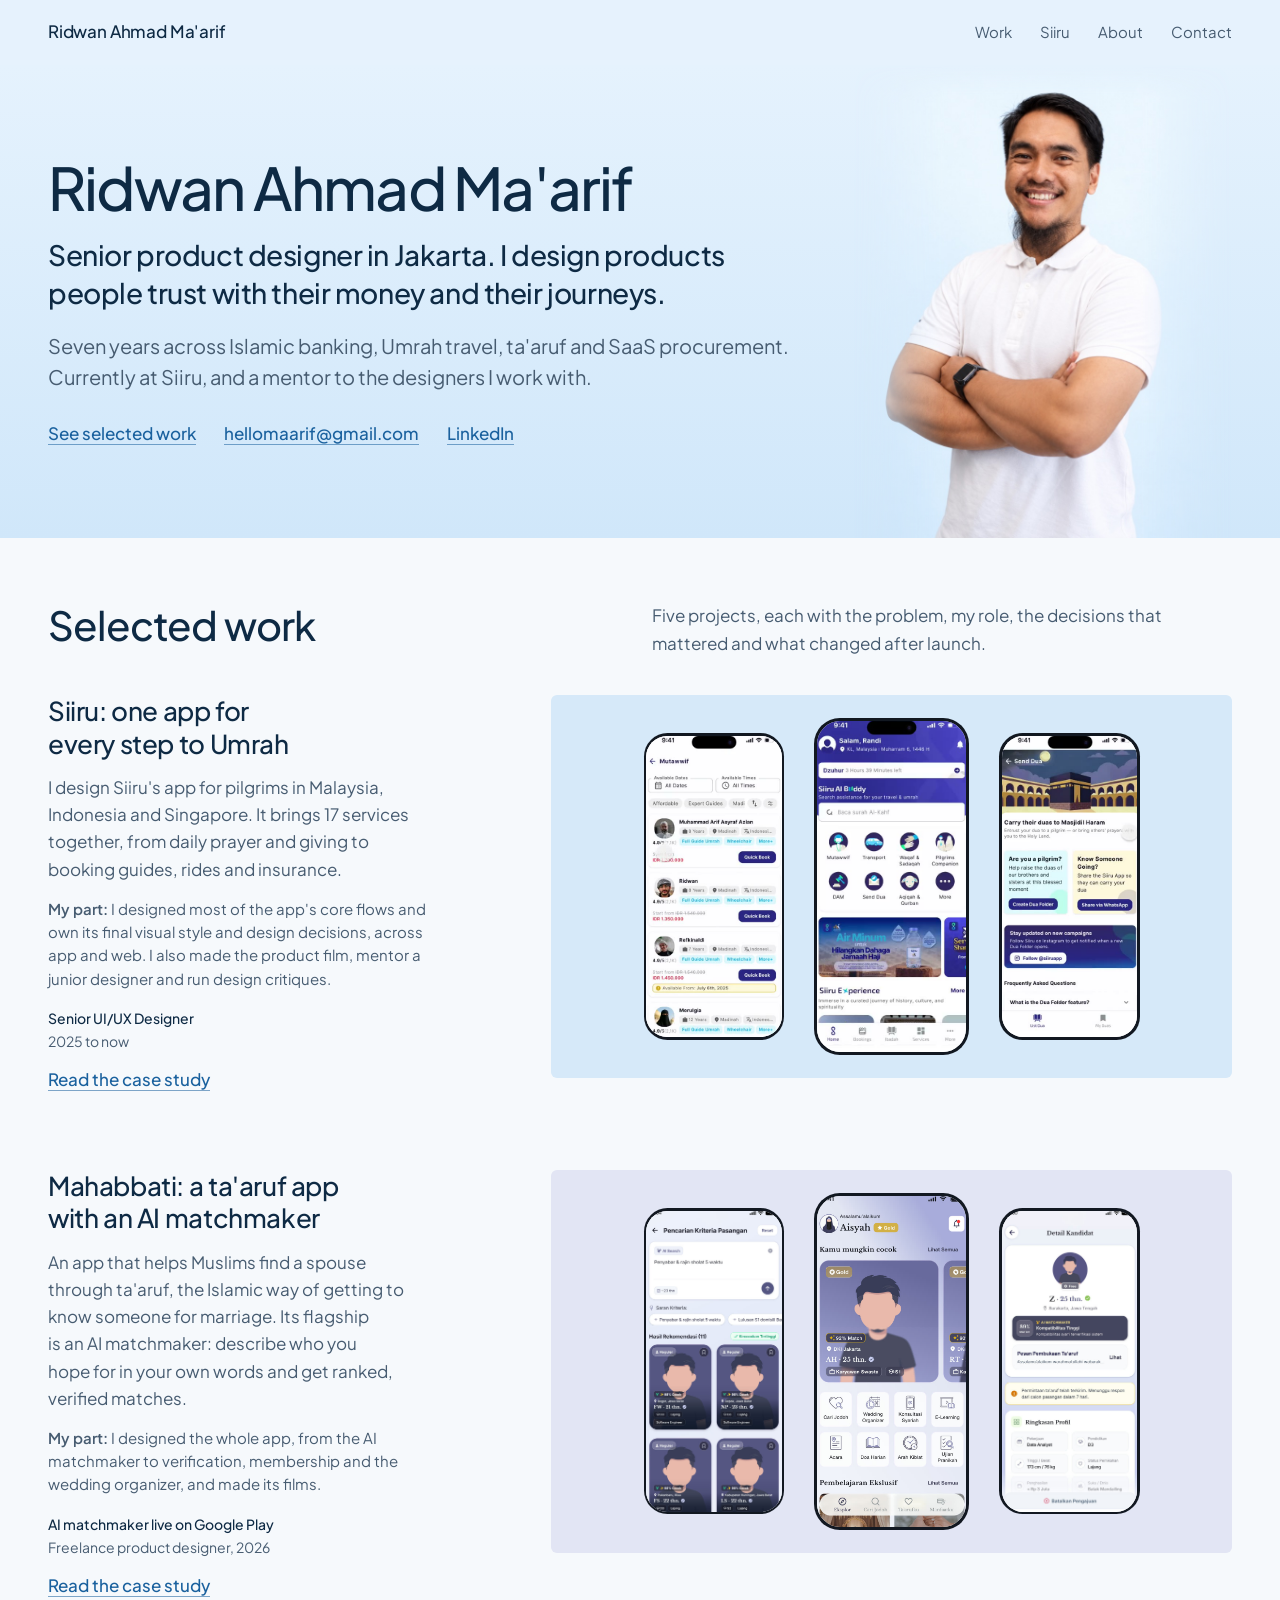
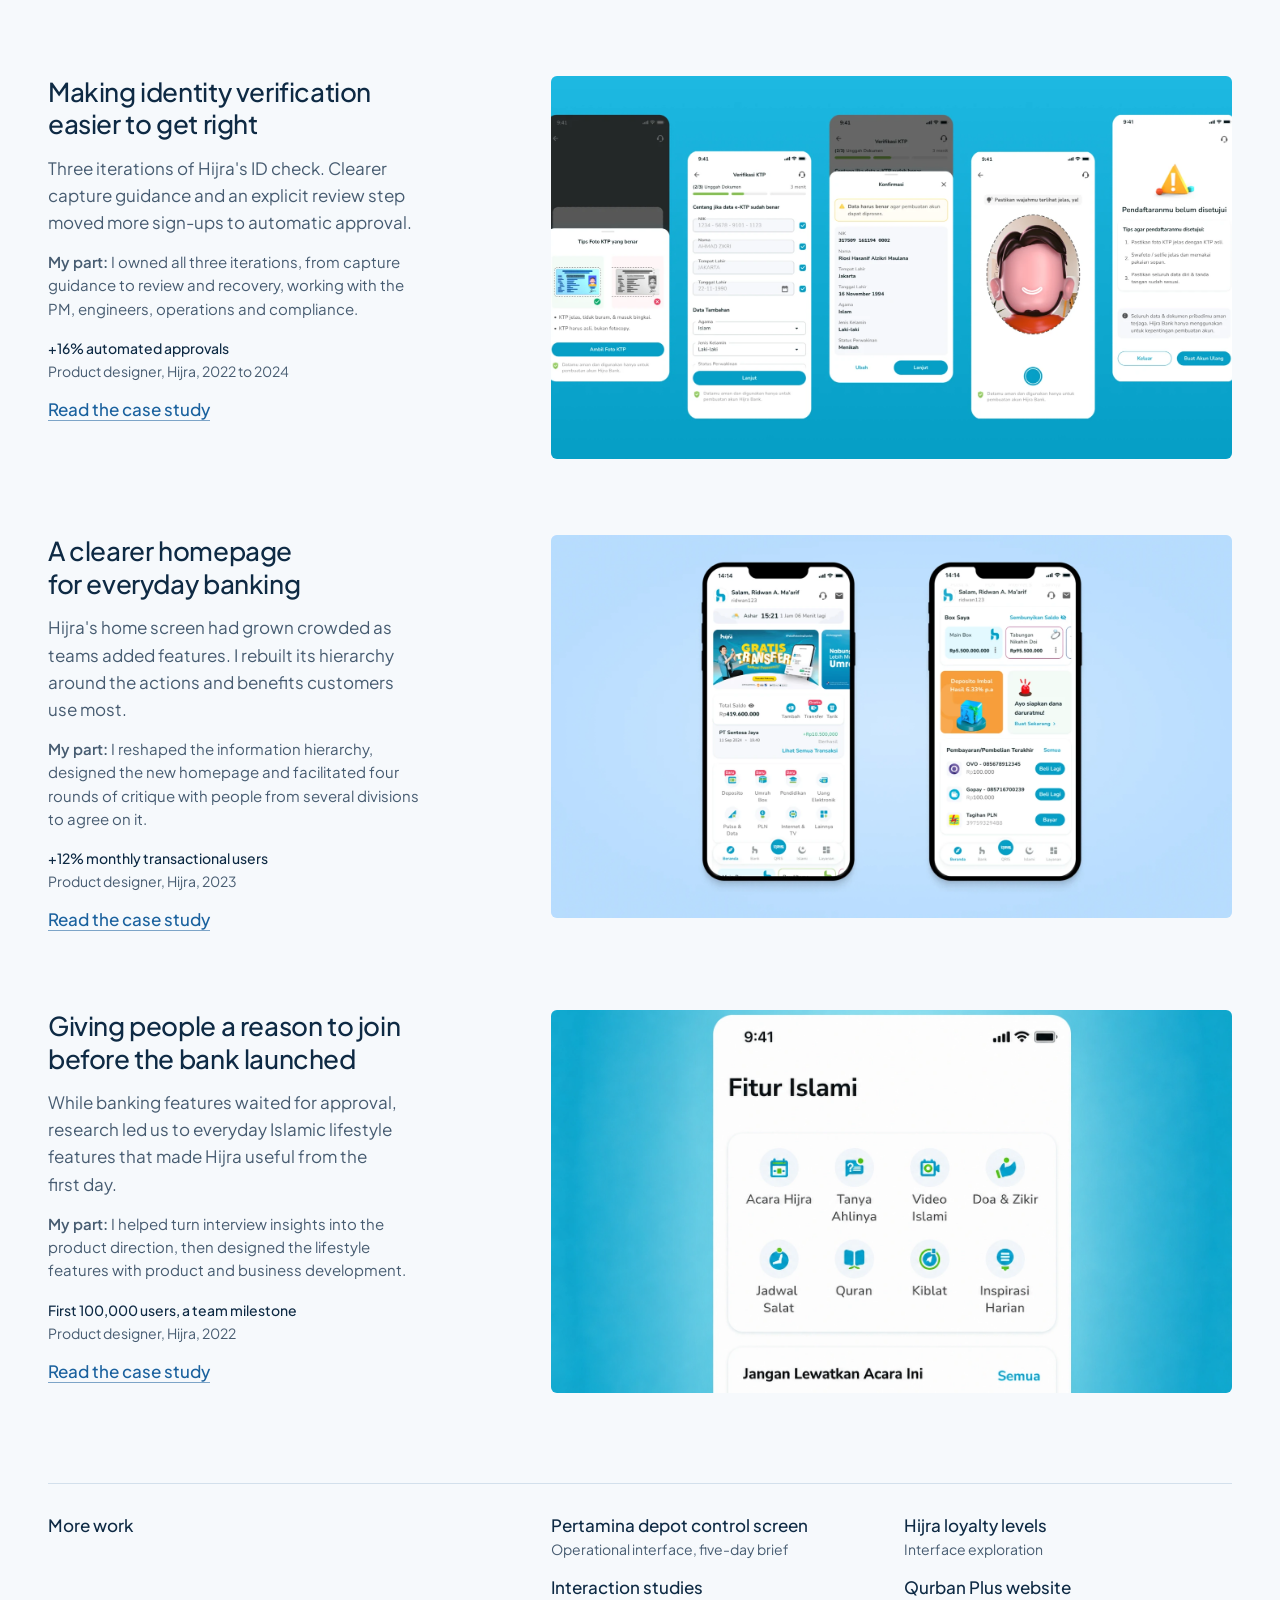
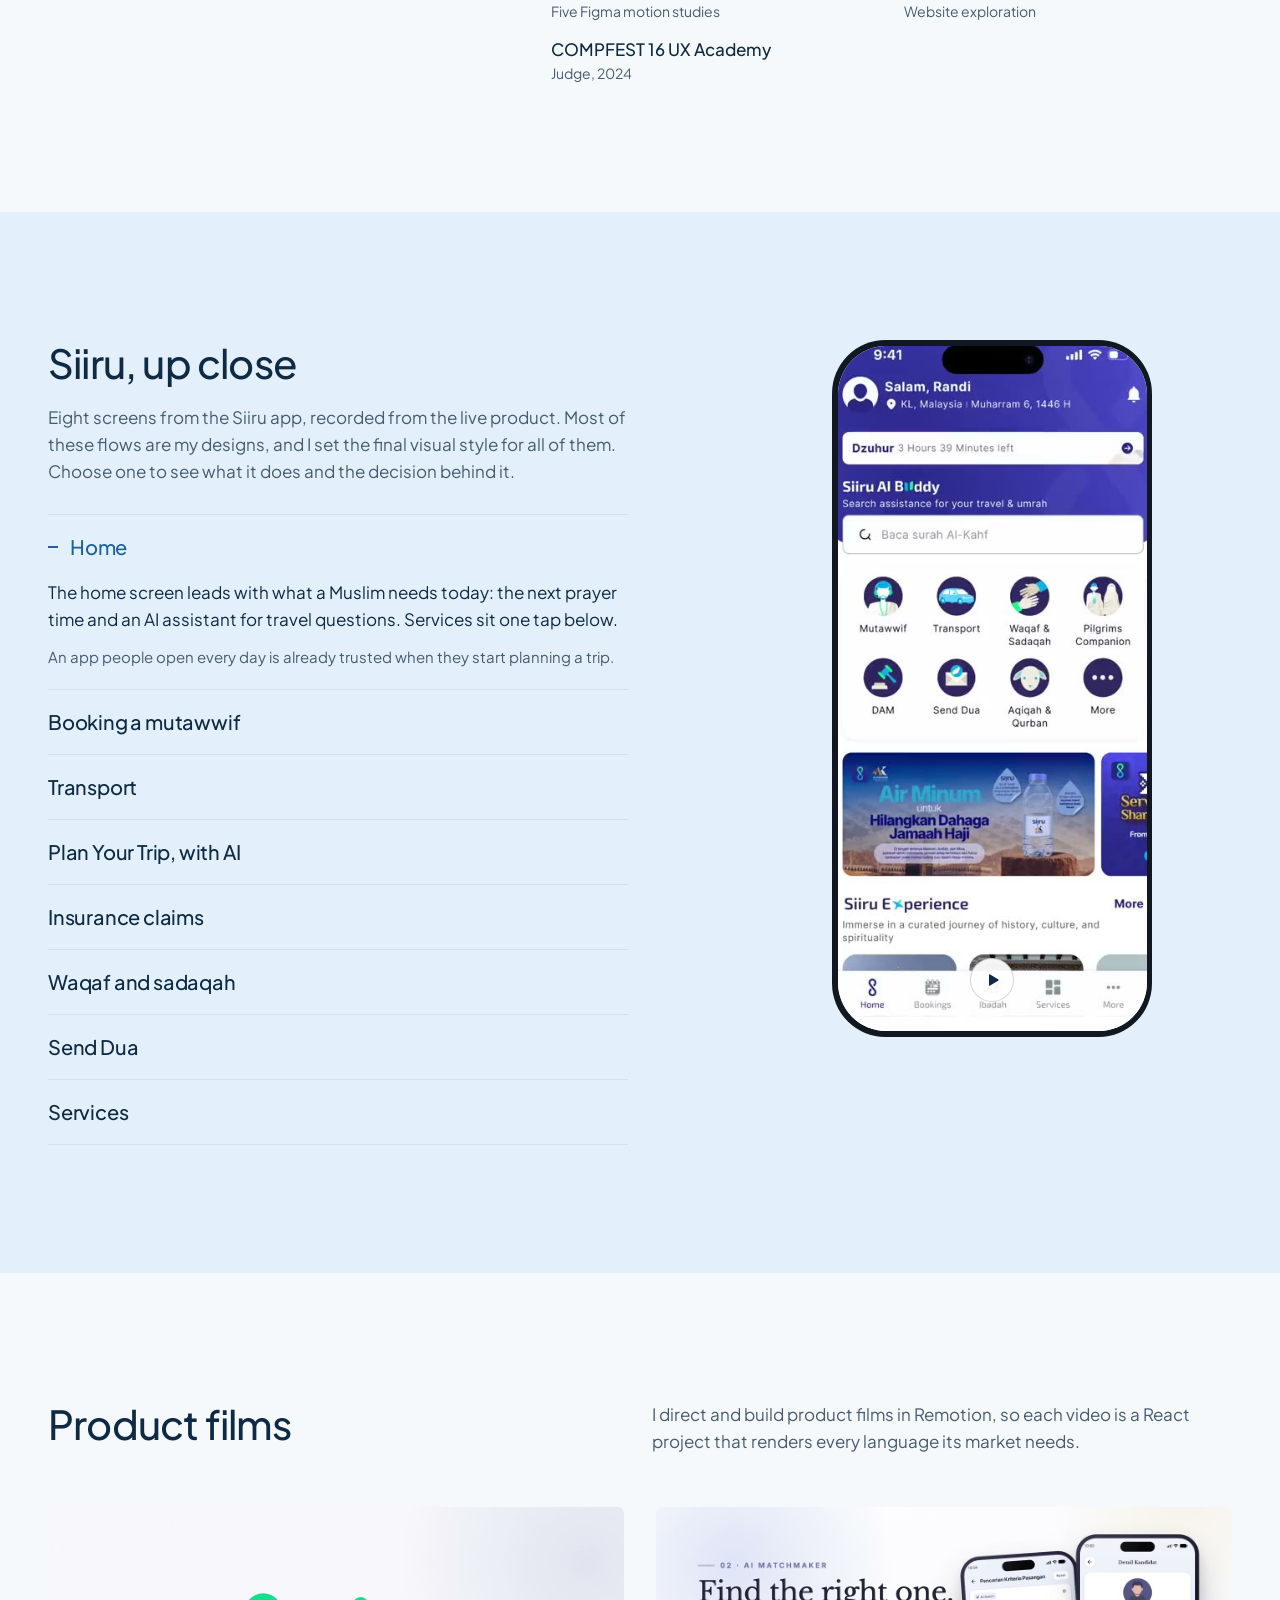
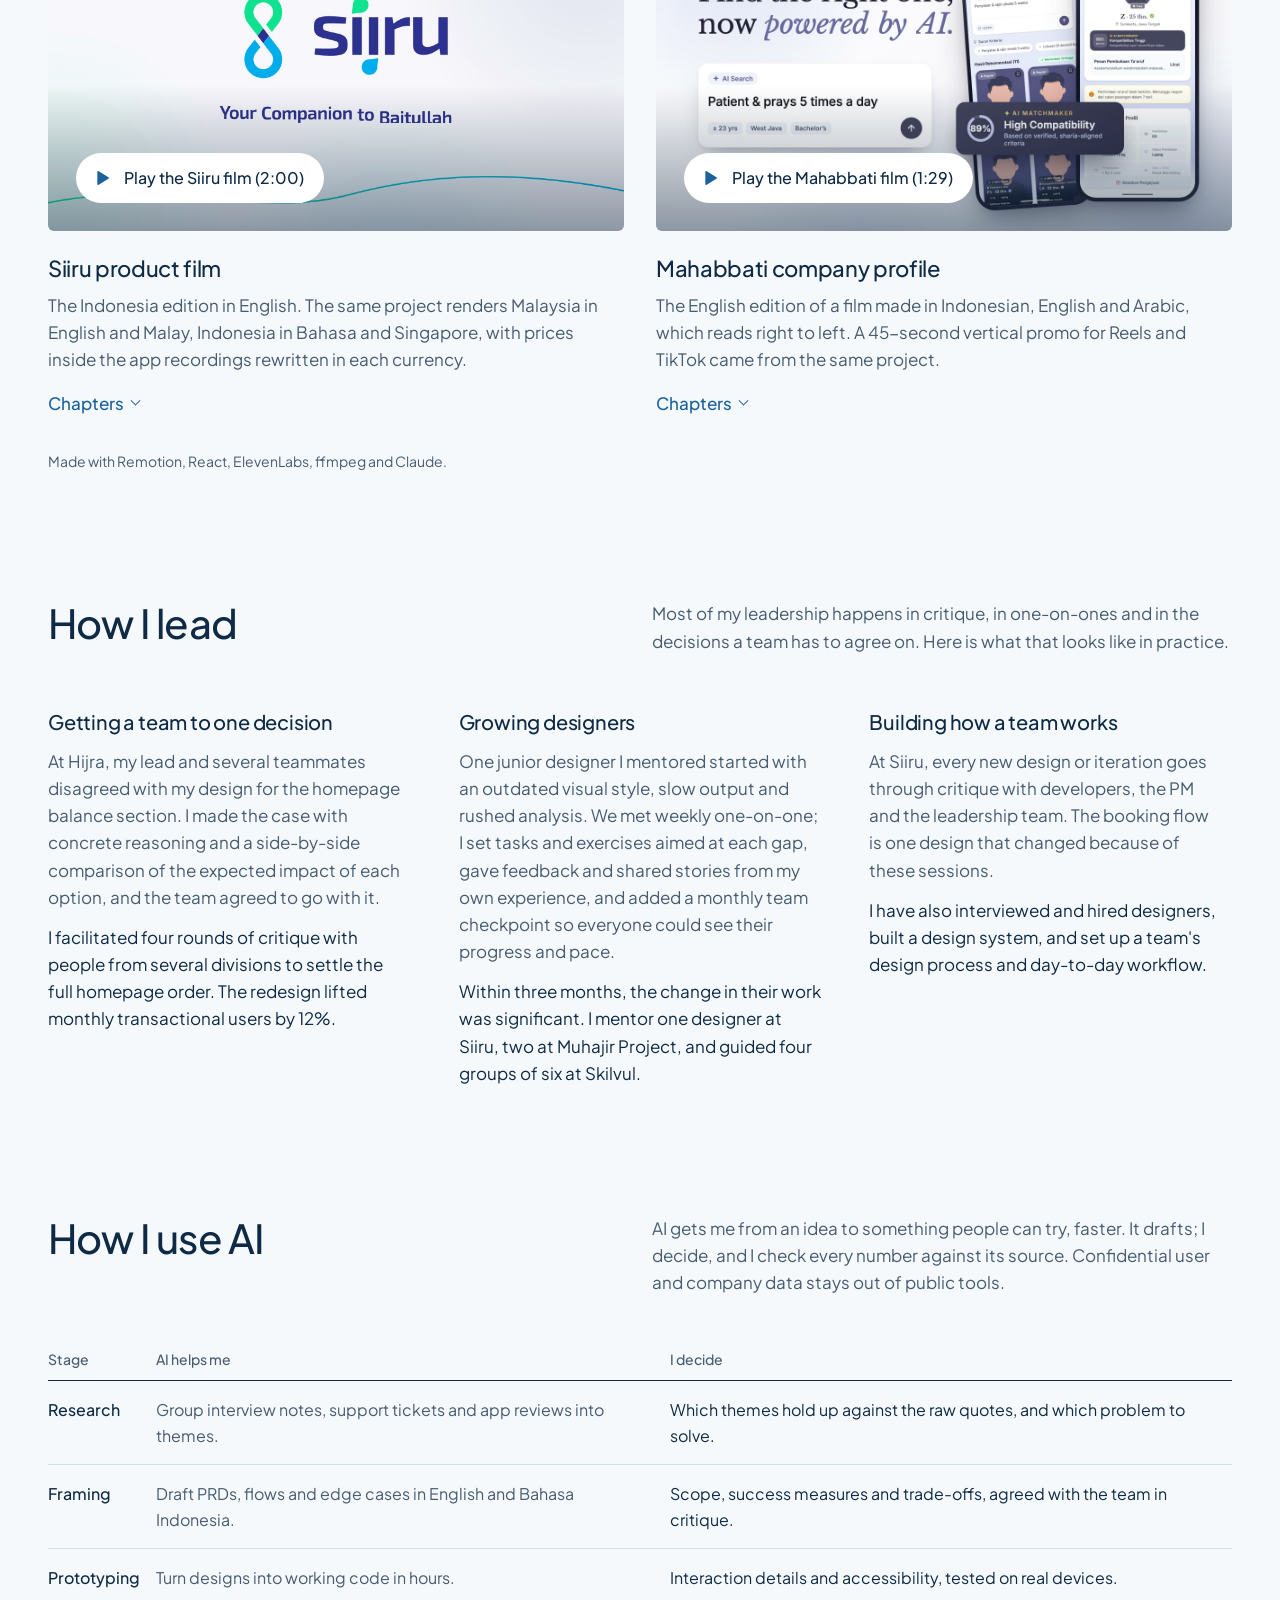
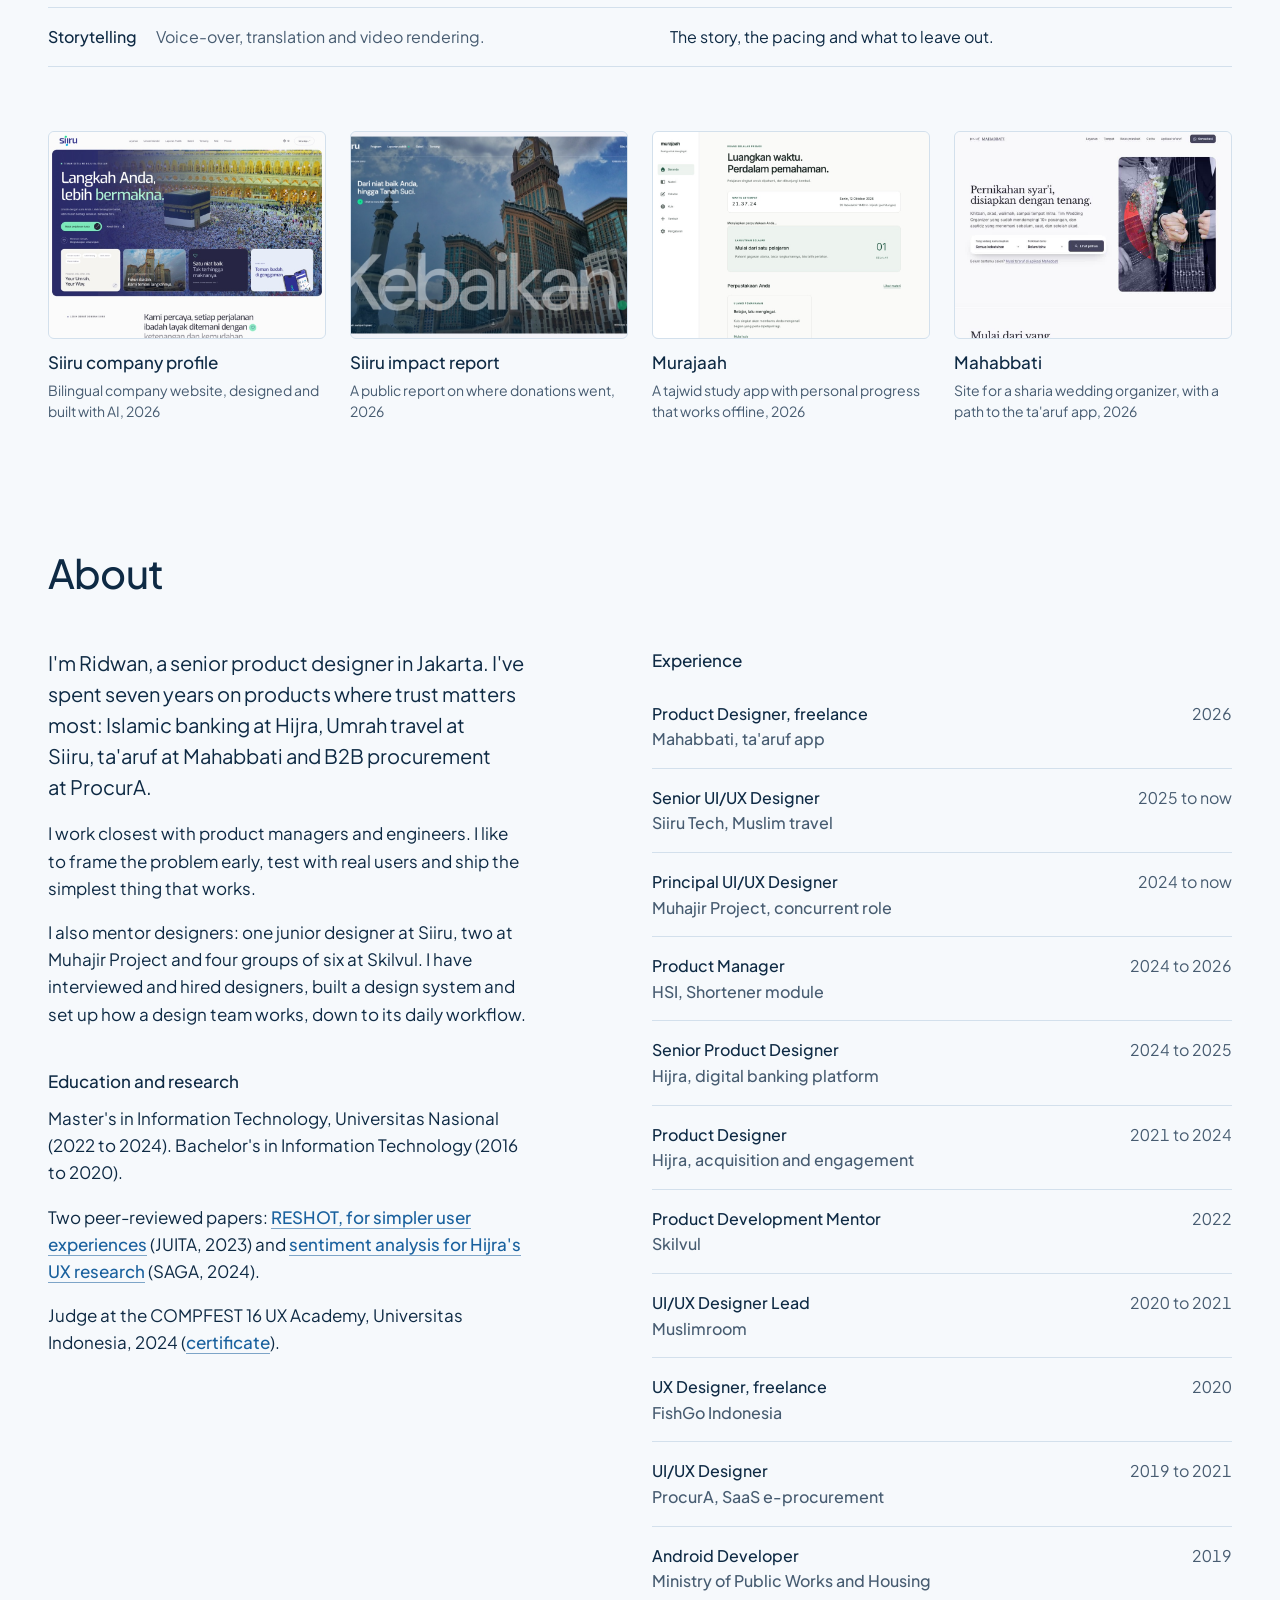
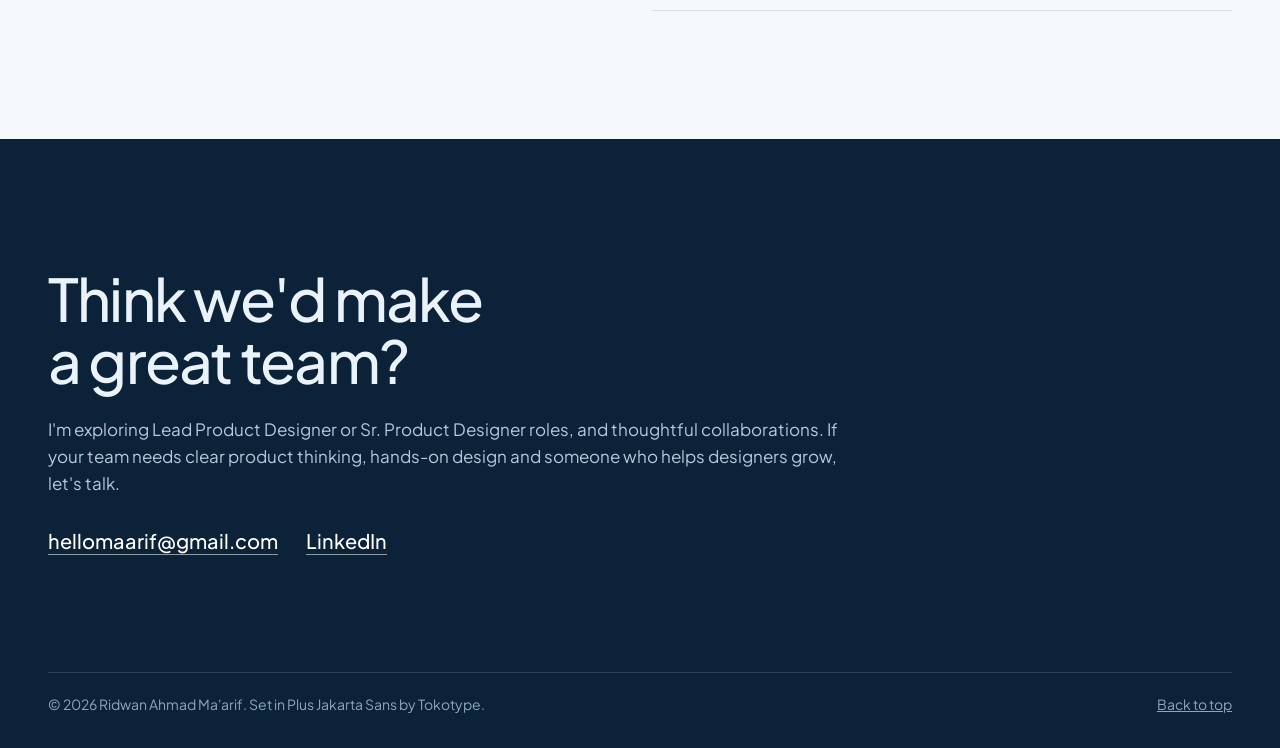
==== commit e1ebd4f4: "Refresh Mahabbati microsite thumbnail The microsite now leads with the wedding organizer; new screen" ====
--- a/index.html
+++ b/index.html
@@ -354,9 +354,9 @@
             <span class="meta">A tajwid study app with personal progress that works offline, 2026</span>
           </a>
           <a class="build" href="https://ridwanahmadm.github.io/Mahabbati/" rel="noopener">
-            <div class="build-shot"><img src="assets/img/proto/mahabbati.jpg" alt="Mahabbati ta'aruf and wedding website" width="900" height="1688" loading="lazy" decoding="async"></div>
+            <div class="build-shot"><img src="assets/img/proto/mahabbati.jpg" alt="Mahabbati ta'aruf and wedding website" width="900" height="1608" loading="lazy" decoding="async"></div>
             <span class="t">Mahabbati</span>
-            <span class="meta">Microsite for a ta'aruf app and its wedding organizer, 2026</span>
+            <span class="meta">Site for a sharia wedding organizer, with a path to the ta'aruf app, 2026</span>
           </a>
         </div>
       </div>
